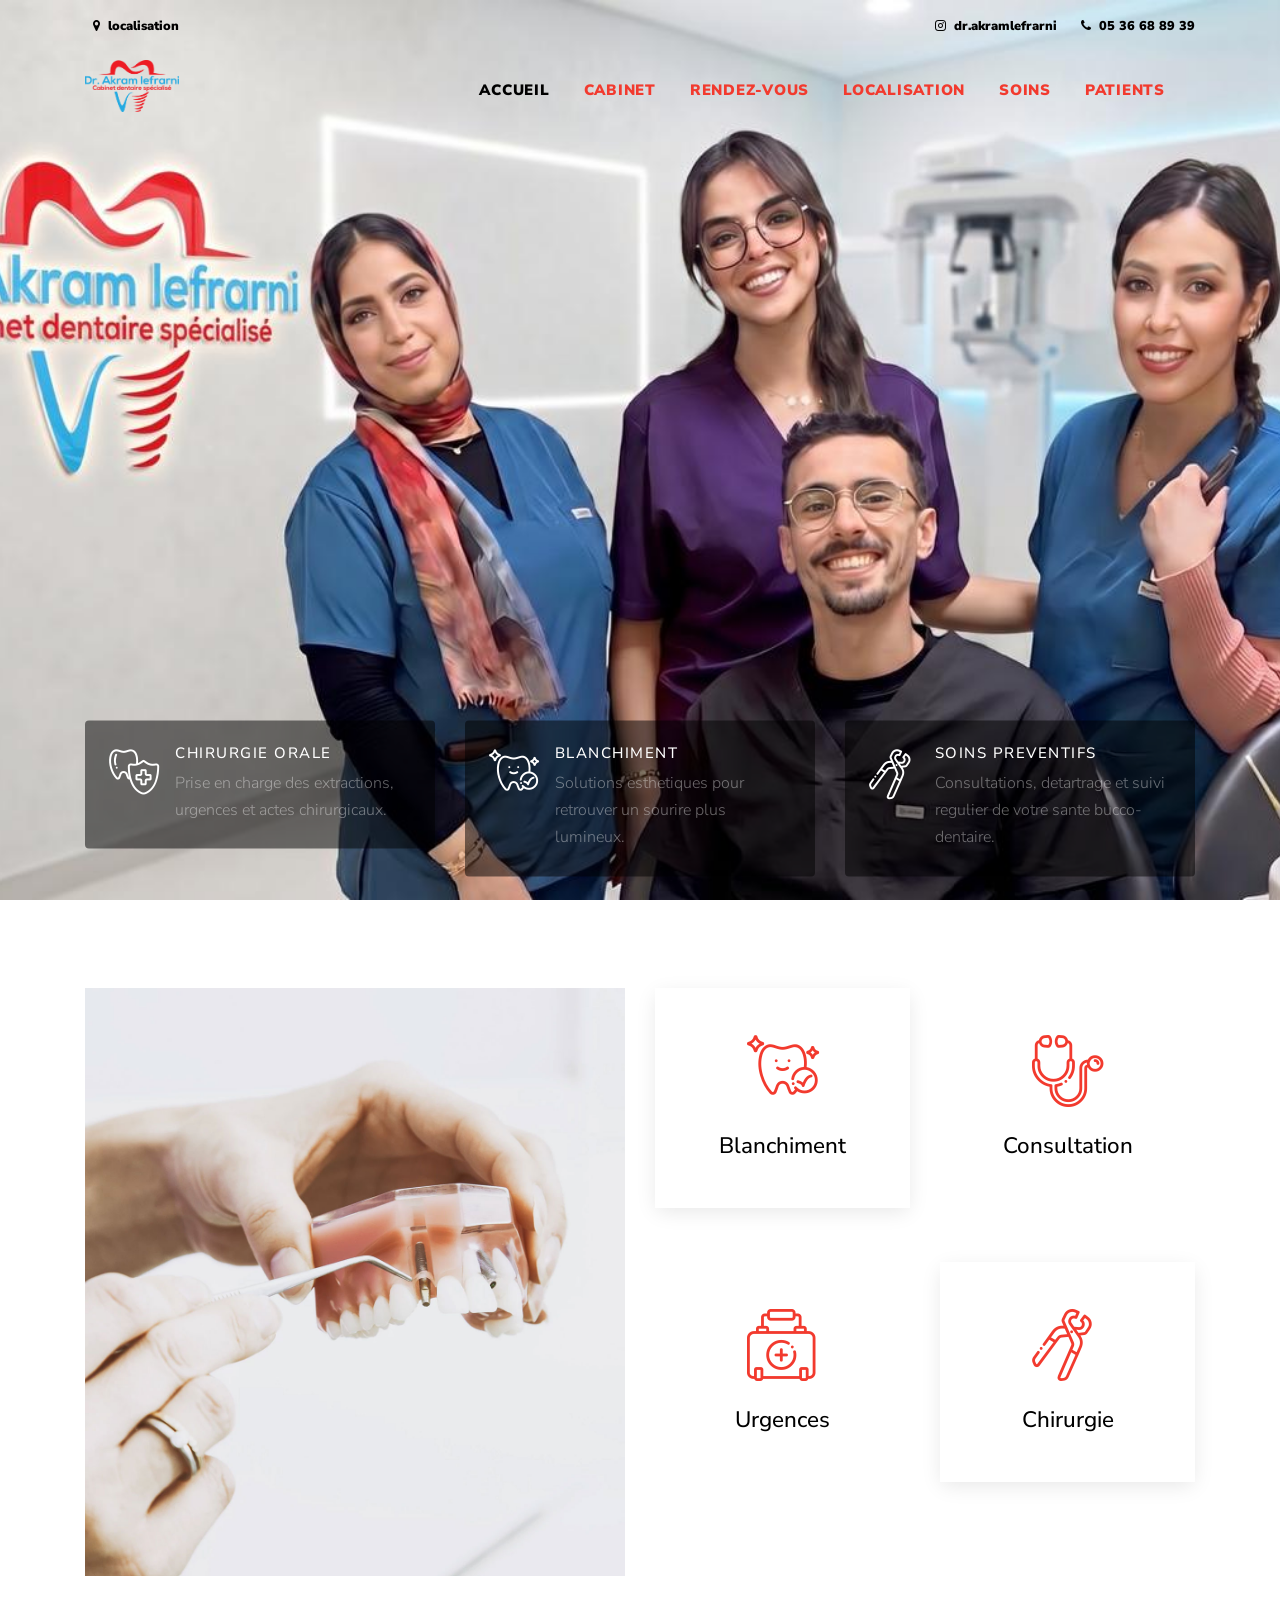
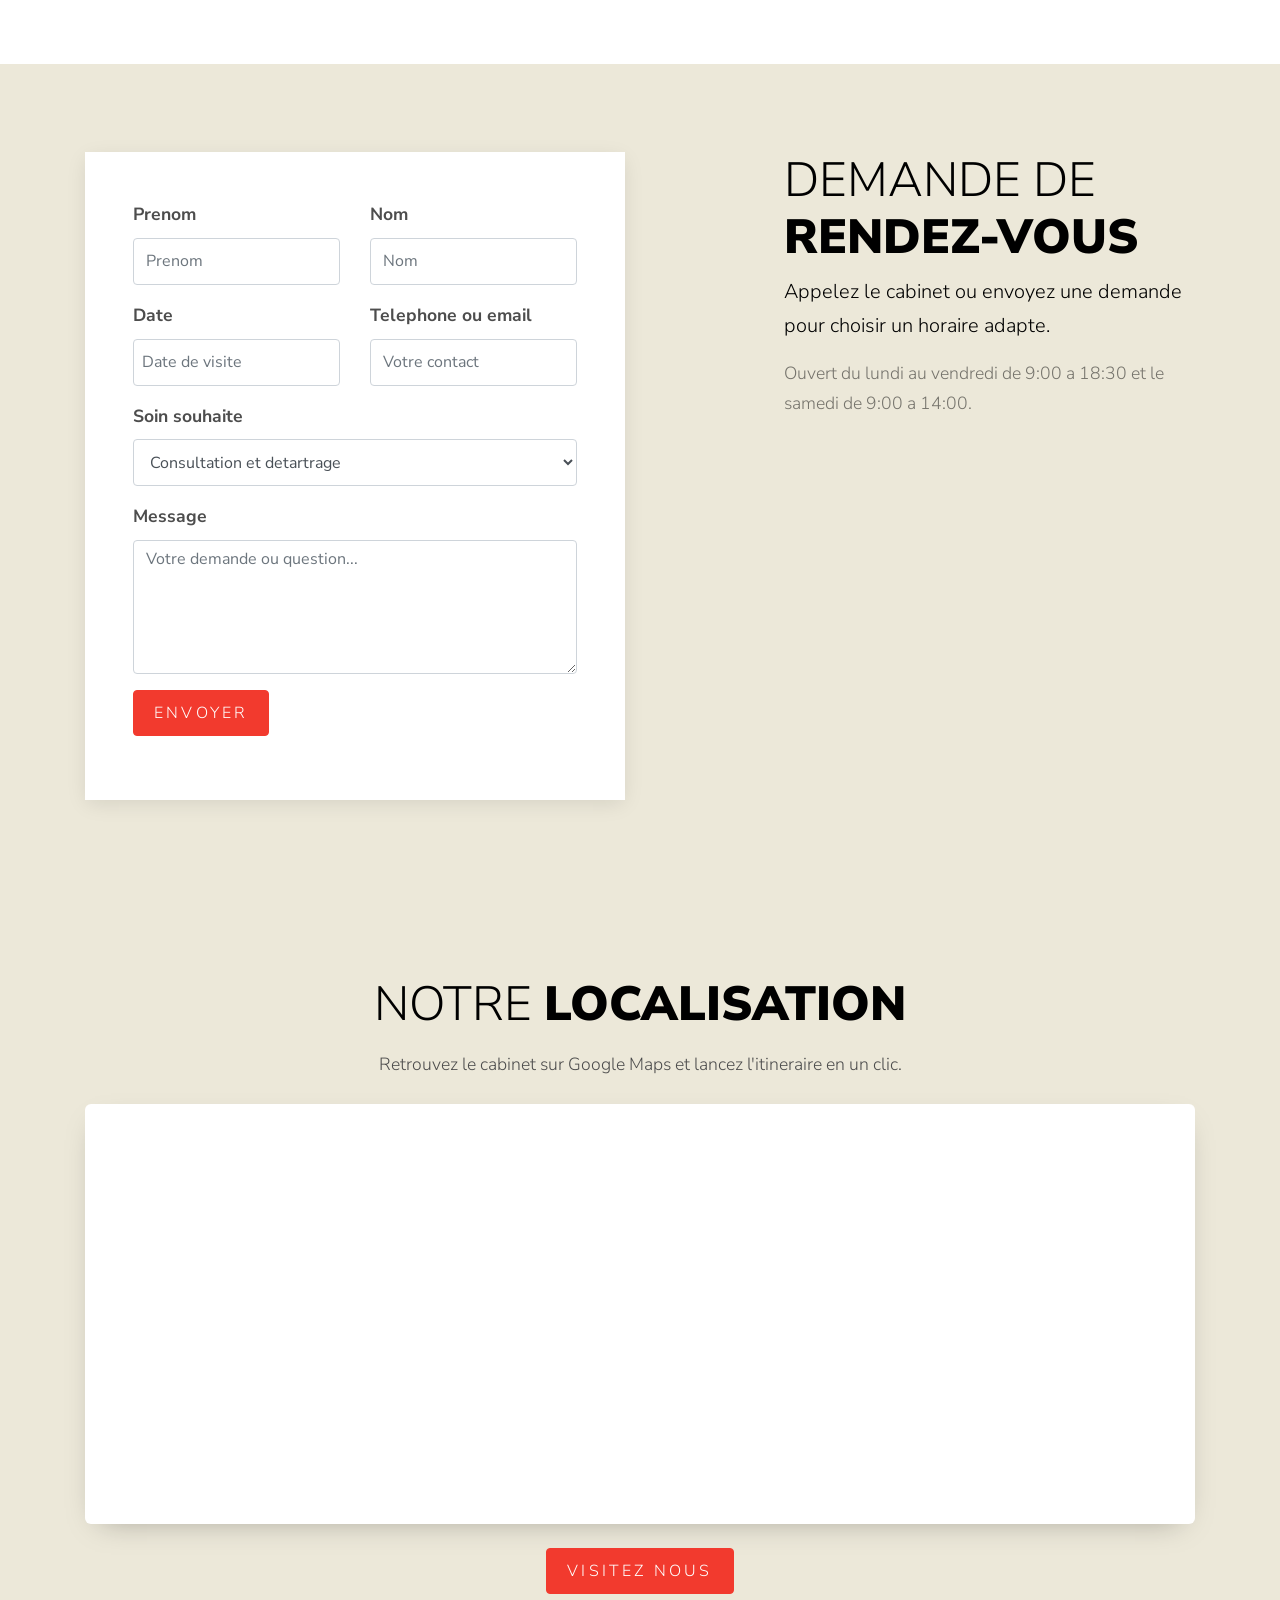
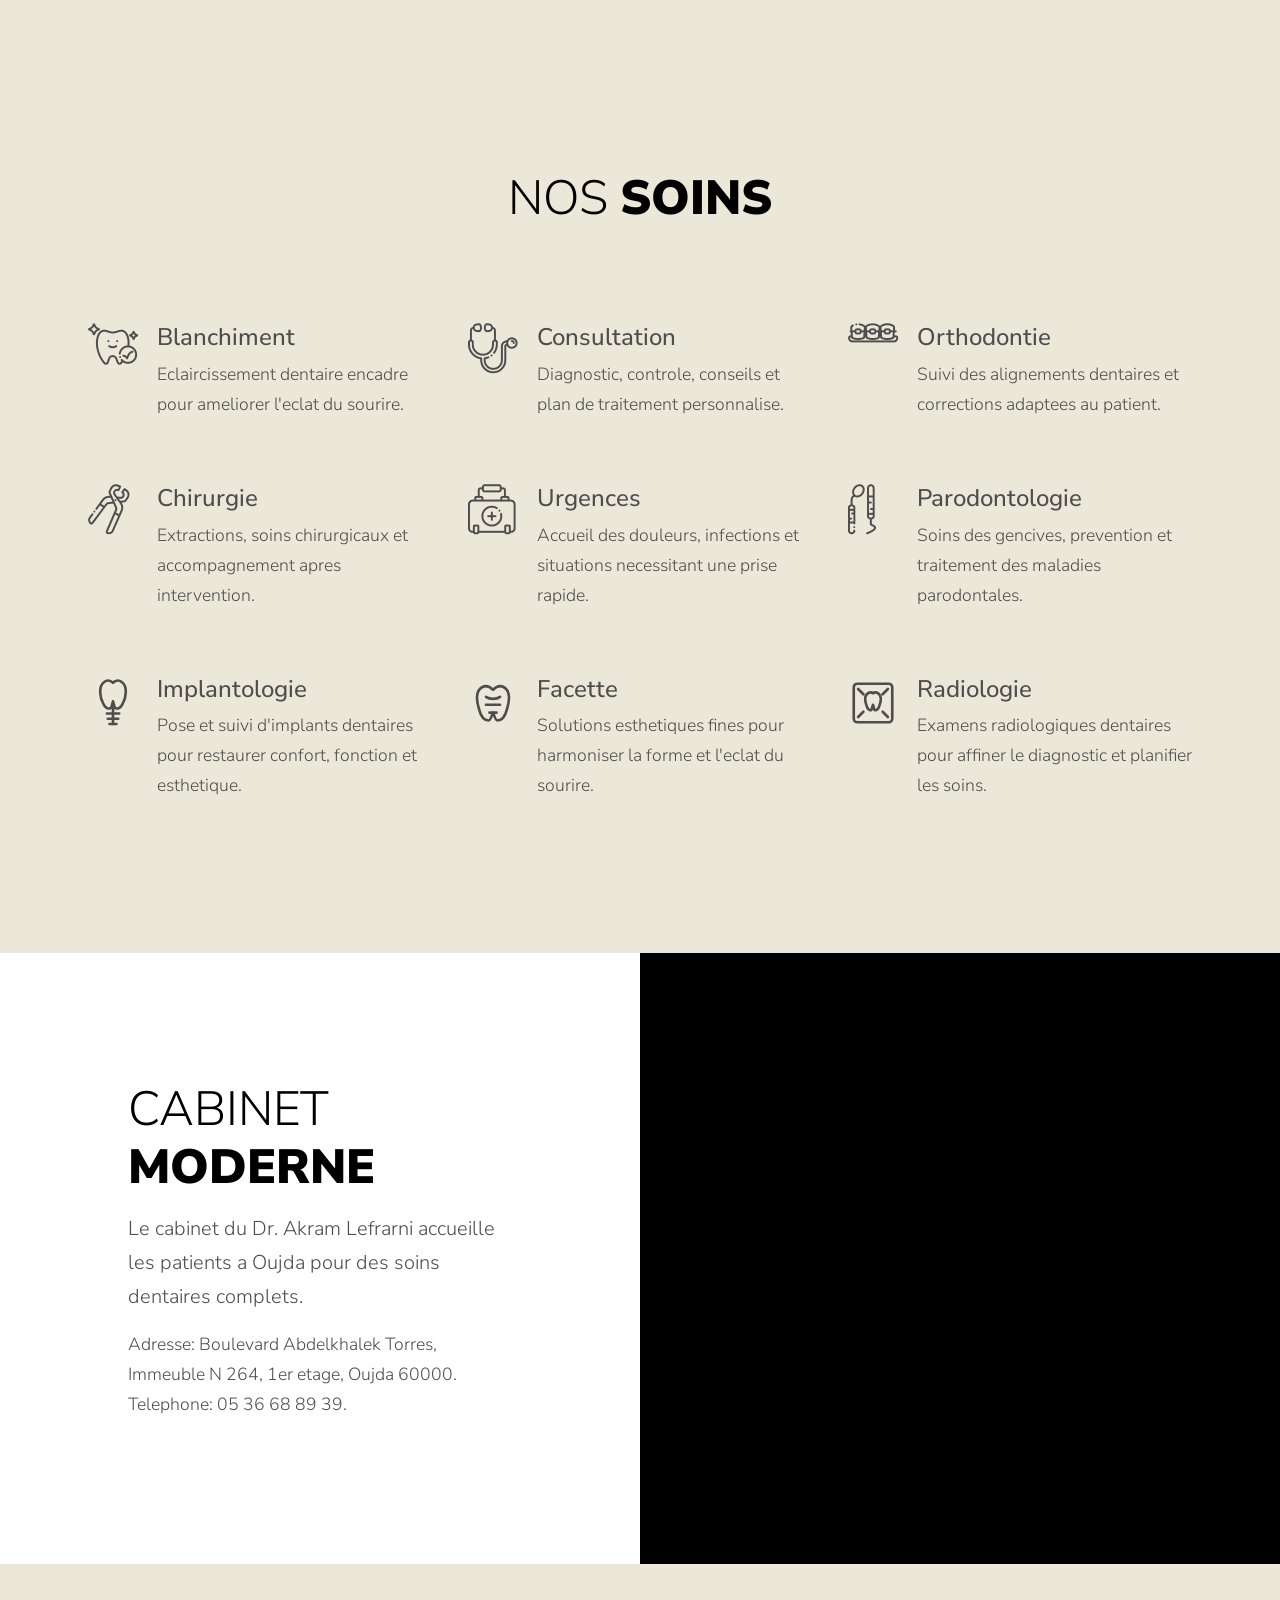
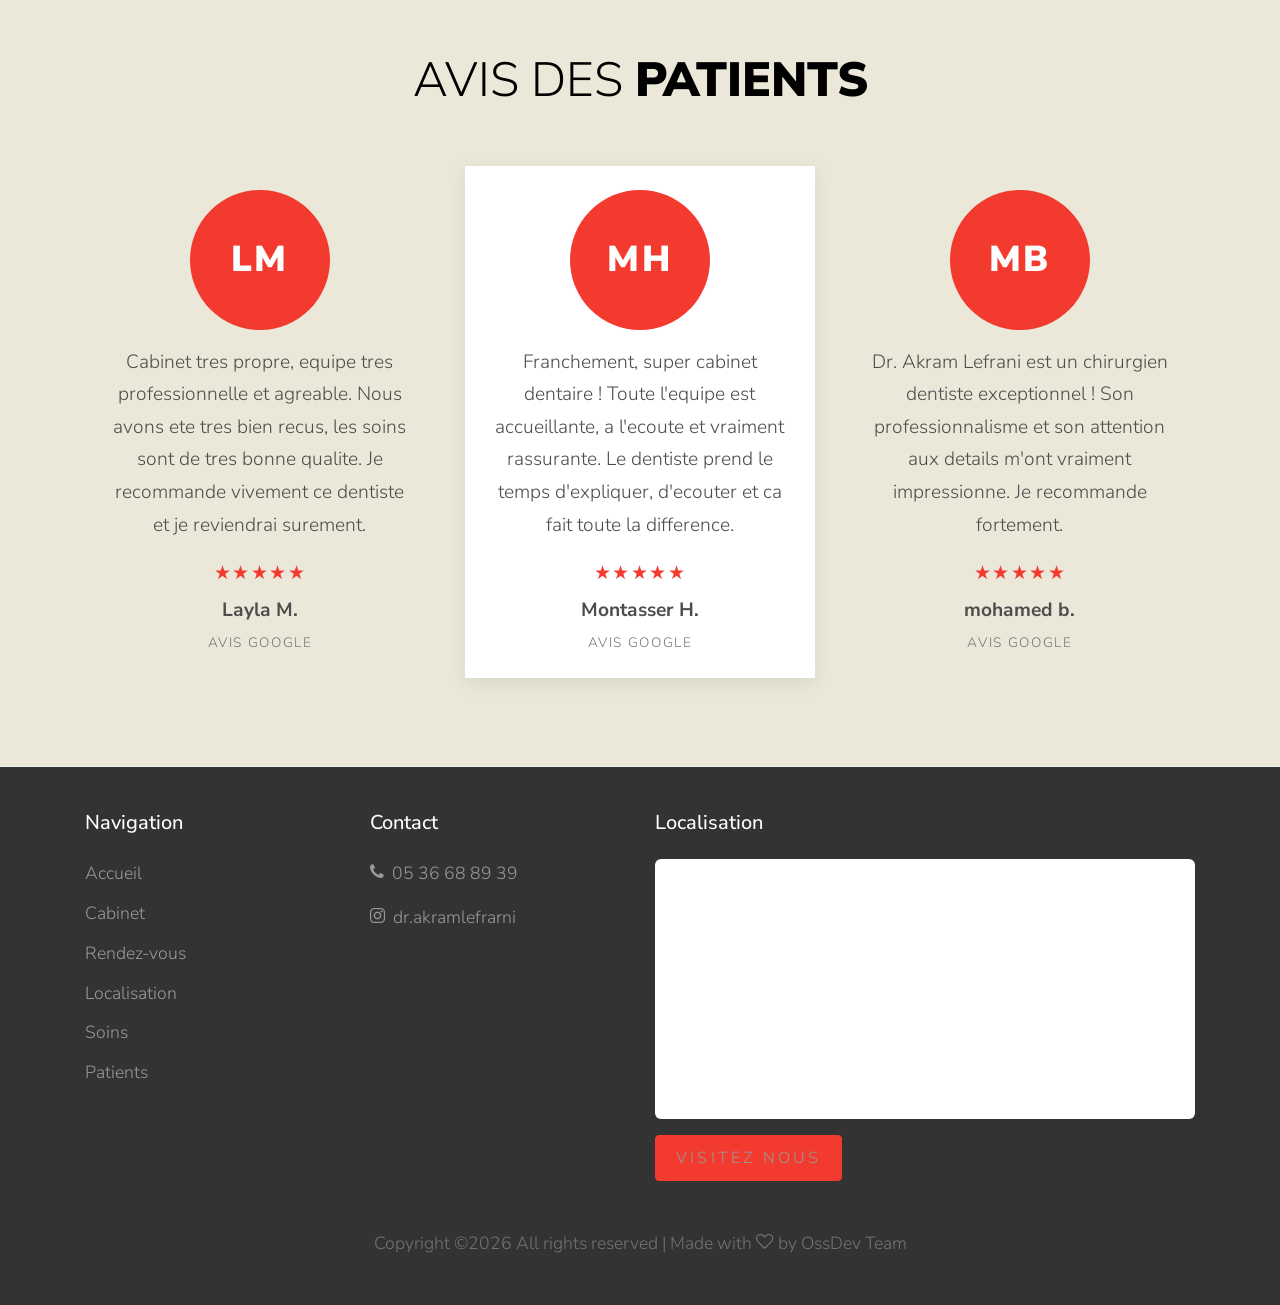
==== index.html @ 18bb13ee "Refine footer and services" ====
<!DOCTYPE html>
<html lang="en">
  <head>
    <title>Cabinet Dentaire Dr. Akram Lefrarni</title>
    <meta charset="utf-8">
    <meta name="viewport" content="width=device-width, initial-scale=1, shrink-to-fit=no">

    <link rel="stylesheet" href="https://fonts.googleapis.com/css?family=Nunito+Sans:200,300,400,700,900"> 
    <link rel="stylesheet" href="fonts/icomoon/style.css">

    <link rel="stylesheet" href="css/bootstrap.min.css">
    <link rel="stylesheet" href="css/magnific-popup.css">
    <link rel="stylesheet" href="css/jquery-ui.css">
    <link rel="stylesheet" href="css/owl.carousel.min.css">
    <link rel="stylesheet" href="css/owl.theme.default.min.css">
    <link rel="stylesheet" href="css/bootstrap-datepicker.css">
    
    
    <link rel="stylesheet" href="fonts/flaticon/font/flaticon.css">
  
    <link rel="stylesheet" href="css/aos.css">

    <link rel="stylesheet" href="css/style.css">
    
  </head>
  <body>
  
  <div class="site-wrap">

    <div class="site-mobile-menu">
      <div class="site-mobile-menu-header">
        <div class="site-mobile-menu-close mt-3">
          <span class="icon-close2 js-menu-toggle"></span>
        </div>
      </div>
      <div class="site-mobile-menu-body"></div>
    </div> <!-- .site-mobile-menu -->
    
    
    <div class="site-navbar-wrap">
      <div class="site-navbar-top d-none d-lg-block">
        <div class="container py-2">
          <div class="row align-items-center">
            <div class="col-6">
              <a href="https://www.google.com/maps?kgmid=/g/11rzddnyf4&amp;hl=fr-MA&amp;shem=epsd1,rimspwouoe&amp;shndl=30&amp;kgs=b366cc1768836b90&amp;um=1&amp;ie=UTF-8&amp;fb=1&amp;gl=ma&amp;sa=X&amp;geocode=KWnq8M3XY3gNMW0KTFNRmbJt&amp;daddr=Blvd+abdelkhalek+torres,+Immeuble+N%C2%B0+264,+1er+%C3%A9tage,+Oujda+60000" target="_blank" rel="noopener" class="d-inline-flex align-items-center p-2 pl-0">
                <span class="icon-map-marker mr-2"></span>
                <span>localisation</span>
              </a>
            </div>
            <div class="col-6">
              <div class="d-flex ml-auto">
                <a href="https://www.instagram.com/dr.akramlefrarni/" class="d-flex align-items-center ml-auto mr-4">
                  <span class="icon-instagram mr-2"></span>
                  <span class="d-none d-md-inline-block">dr.akramlefrarni</span>
                </a>
                <a href="tel:0536688939" class="d-flex align-items-center">
                  <span class="icon-phone mr-2"></span>
                  <span class="d-none d-md-inline-block">05 36 68 89 39</span>
                </a>
              </div>
            </div>
          </div>
        </div>
      </div>
      <div class="site-navbar">
        <div class="container py-1">
          <div class="row align-items-center">
            <div class="col-2">
              <h2 class="mb-0 site-logo"><a href="#home"><img src="images/logo-akram.png" alt="Dr. Akram Lefrarni"></a></h2>
            </div>
            <div class="col-10">
              <nav class="site-navigation text-right" role="navigation">
                <div class="container">
                  <div class="d-inline-block d-lg-none ml-md-0 mr-auto py-3"><a href="#" class="site-menu-toggle js-menu-toggle text-white"><span class="icon-menu h3"></span></a></div>

                  <ul class="site-menu js-clone-nav d-none d-lg-block">
                    <li class="active">
                      <a href="#home">Accueil</a>
                    </li>
                    <li><a href="#cabinet">Cabinet</a></li>
                    <li><a href="#contact">Rendez-vous</a></li>
                    <li><a href="#localisation">Localisation</a></li>
                    <li><a href="#soins">Soins</a></li>
                    <li><a href="#patients">Patients</a></li>
                    <li class="d-lg-none"><a href="https://www.google.com/maps?kgmid=/g/11rzddnyf4&amp;hl=fr-MA&amp;shem=epsd1,rimspwouoe&amp;shndl=30&amp;kgs=b366cc1768836b90&amp;um=1&amp;ie=UTF-8&amp;fb=1&amp;gl=ma&amp;sa=X&amp;geocode=KWnq8M3XY3gNMW0KTFNRmbJt&amp;daddr=Blvd+abdelkhalek+torres,+Immeuble+N%C2%B0+264,+1er+%C3%A9tage,+Oujda+60000" target="_blank" rel="noopener"><span class="icon-map-marker mr-2"></span>localisation</a></li>
                    <li class="d-lg-none"><a href="https://www.instagram.com/dr.akramlefrarni/" target="_blank" rel="noopener"><span class="icon-instagram mr-2"></span>dr.akramlefrarni</a></li>
                    <li class="d-lg-none"><a href="tel:0536688939"><span class="icon-phone mr-2"></span>05 36 68 89 39</a></li>
                  </ul>
                </div>
              </nav>
            </div>
          </div>
        </div>
      </div>
    </div>

    <div id="home" class="site-blocks-cover hero-team-bg" data-aos="fade">
      <div class="container">
        <div class="row align-items-center"></div>
      </div>
    </div>  

    <div class="site-block-1">
      <div class="container">
        <div class="row">
          <div class="col-lg-4">
            <div class="site-block-feature d-flex p-4 rounded mb-4">
              <div class="mr-3">
                <span class="icon flaticon-tooth font-weight-light text-white h2"></span>
              </div>
              <div class="text">
                <h3>Chirurgie orale</h3>
                <p>Prise en charge des extractions, urgences et actes chirurgicaux.</p>
              </div>
            </div>   
          </div>
          <div class="col-lg-4">
            <div class="site-block-feature d-flex p-4 rounded mb-4">
              <div class="mr-3">
                <span class="icon flaticon-tooth-whitening font-weight-light text-white h2"></span>
              </div>
              <div class="text">
                <h3>Blanchiment</h3>
                <p>Solutions esthetiques pour retrouver un sourire plus lumineux.</p>
              </div>
            </div>
          </div>
          <div class="col-lg-4">
            <div class="site-block-feature d-flex p-4 rounded mb-4">
              <div class="mr-3">
                <span class="icon flaticon-tooth-pliers font-weight-light text-white h2"></span>
              </div>
              <div class="text">
                <h3>Soins preventifs</h3>
                <p>Consultations, detartrage et suivi regulier de votre sante bucco-dentaire.</p>
              </div>
            </div>
          </div>
        </div>
      </div>
    </div>

    <div id="cabinet" class="site-section site-block-3">
      <div class="container">
        <div class="row">
          <div class="col-lg-6 mb-5 mb-lg-0">
            <img src="images/img_3.jpg" alt="Image" class="img-fluid">
          </div>
          <div class="col-lg-6">
            <div class="row row-items">
              <div class="col-md-6">
                <a href="#" class="d-flex text-center feature active p-4 mb-4">
                  <span class="align-self-center w-100">
                    <span class="d-block mb-3">
                      <span class="flaticon-tooth-whitening display-3"></span>
                    </span>
                    <h3>Blanchiment</h3>
                  </span>
                </a>
              </div>
              <div class="col-md-6">
                <a href="#" class="d-flex text-center feature p-4 mb-4">
                  <span class="align-self-center w-100">
                    <span class="d-block mb-3">
                      <span class="flaticon-stethoscope display-3"></span>
                    </span>
                    <h3>Consultation</h3>
                  </span>
                </a>
              </div>
            </div>
            <div class="row row-items last">
              <div class="col-md-6">
                <a href="#" class="d-flex text-center feature p-4 mb-4">
                  <span class="align-self-center w-100">
                    <span class="d-block mb-3">
                      <span class="flaticon-first-aid-kit display-3"></span>
                    </span>
                    <h3>Urgences</h3>
                  </span>
                </a>
              </div>
              <div class="col-md-6">
                <a href="#" class="d-flex text-center active feature p-4 mb-4">
                  <span class="align-self-center w-100">
                    <span class="d-block mb-3">
                      <span class="flaticon-tooth-pliers display-3"></span>
                    </span>
                    <h3>Chirurgie</h3>
                  </span>
                </a>
              </div>
            </div>
          </div>
        </div>
      </div>
    </div>

    

    <div id="contact" class="site-section site-block-appointment">
      <div class="container">
        <div class="row">
          <div class="col-lg-6 mb-5 pl-lg-5 order-1 order-lg-2">
            <div class="pl-lg-5 ml-lg-5">
              <h2 class="site-heading text-black">Demande de <strong>Rendez-vous</strong></h2>
              <p class="lead text-black">Appelez le cabinet ou envoyez une demande pour choisir un horaire adapte.</p>
              <p class="text-black-opacity-5">Ouvert du lundi au vendredi de 9:00 a 18:30 et le samedi de 9:00 a 14:00.</p>
            </div>
          </div>
          <div class="col-lg-6 order-2 order-lg-1">


            <form action="#" class="p-5 bg-white js-whatsapp-form" data-whatsapp-type="appointment">

              <div class="row form-group">
                <div class="col-md-6 mb-3 mb-md-0">
                  <label class="font-weight-bold" for="fname">Prenom</label>
                  <input type="text" id="fname" name="fname" class="form-control" placeholder="Prenom">
                </div>
                <div class="col-md-6">
                  <label class="font-weight-bold" for="lname">Nom</label>
                  <input type="text" id="lname" name="lname" class="form-control" placeholder="Nom">
                </div>
              </div>

              <div class="row form-group">
                <div class="col-md-6 mb-3 mb-md-0">
                  <label class="font-weight-bold" for="date">Date</label> 
                  <input type="text" id="date" name="date" class="form-control datepicker px-2" placeholder="Date de visite">
                </div>
                <div class="col-md-6">
                  <label class="font-weight-bold" for="contact-info">Telephone ou email</label> 
                  <input type="text" id="contact-info" name="contact" class="form-control" placeholder="Votre contact">
                </div>
              </div>

              <div class="row form-group">
                <div class="col-md-12">
                  <label class="font-weight-bold" for="treatment">Soin souhaite</label> 
                  <select name="treatment" id="treatment" class="form-control">
                    <option value="Consultation et detartrage">Consultation et detartrage</option>
                    <option value="Urgence dentaire">Urgence dentaire</option>
                    <option value="Implants dentaires">Implants dentaires</option>
                    <option value="Orthodontie">Orthodontie</option>
                    <option value="Blanchiment">Blanchiment</option>
                  </select>
                </div>
              </div>

              <div class="row form-group">
                <div class="col-md-12">
                  <label class="font-weight-bold" for="note">Message</label> 
                  <textarea name="note" id="note" cols="30" rows="5" class="form-control" placeholder="Votre demande ou question..."></textarea>
                </div>
              </div>

              <div class="row form-group">
                <div class="col-md-12">
                  <input type="submit" value="Envoyer" class="btn btn-primary">
                </div>
              </div>

  
            </form>
          </div>
          
        </div>
      </div>
    </div>

    <div id="localisation" class="site-section site-map-location bg-light">
      <div class="container">
        <div class="row mb-4 justify-content-center">
          <div class="col-md-8 text-center">
            <h2 class="site-heading text-black mb-3">Notre <strong>Localisation</strong></h2>
            <p class="mb-0">Retrouvez le cabinet sur Google Maps et lancez l'itineraire en un clic.</p>
          </div>
        </div>
        <div class="site-map-frame">
          <iframe
            src="https://www.google.com/maps?q=Cabinet%20Dentaire%20Dr.%20Akram%20Lefrarni%20Oujda&output=embed"
            title="Localisation Cabinet Dentaire Dr. Akram Lefrarni"
            loading="lazy"
            referrerpolicy="no-referrer-when-downgrade"></iframe>
        </div>
        <div class="text-center mt-4">
          <a href="https://www.google.com/maps?kgmid=/g/11rzddnyf4&amp;hl=fr-MA&amp;shem=epsd1,rimspwouoe&amp;shndl=30&amp;kgs=b366cc1768836b90&amp;um=1&amp;ie=UTF-8&amp;fb=1&amp;gl=ma&amp;sa=X&amp;geocode=KWnq8M3XY3gNMW0KTFNRmbJt&amp;daddr=Blvd+abdelkhalek+torres,+Immeuble+N%C2%B0+264,+1er+%C3%A9tage,+Oujda+60000" target="_blank" rel="noopener" class="btn btn-primary">Visitez nous</a>
        </div>
      </div>
    </div>

    
    <div id="soins" class="site-section bg-light">
      <div class="container">
        <div class="row mb-5 justify-content-center">
          <div class="col-md-6 text-center">
            <h2 class="site-heading text-black mb-5">Nos <strong>Soins</strong></h2>
          </div>
        </div>
        <div class="row">
          <div class="col-md-6 col-lg-4">
            <div class="site-block-feature-2 d-flex rounded mb-5">
              <div class="mr-3">
                <span class="icon flaticon-tooth-whitening font-weight-light "></span>
              </div>
              <div class="text">
                <h3>Blanchiment</h3>
                <p>Eclaircissement dentaire encadre pour ameliorer l'eclat du sourire.</p>
              </div>
            </div>
          </div>

          <div class="col-md-6 col-lg-4">
            <div class="site-block-feature-2 d-flex rounded mb-5">
              <div class="mr-3">
                <span class="icon flaticon-stethoscope font-weight-light "></span>
              </div>
              <div class="text">
                <h3>Consultation</h3>
                <p>Diagnostic, controle, conseils et plan de traitement personnalise.</p>
              </div>
            </div>
          </div>

          <div class="col-md-6 col-lg-4">
            <div class="site-block-feature-2 d-flex rounded mb-5">
              <div class="mr-3">
                <span class="icon flaticon-brackets font-weight-light "></span>
              </div>
              <div class="text">
                <h3>Orthodontie</h3>
                <p>Suivi des alignements dentaires et corrections adaptees au patient.</p>
              </div>
            </div>
          </div>

          <div class="col-md-6 col-lg-4">
            <div class="site-block-feature-2 d-flex rounded mb-5">
              <div class="mr-3">
                <span class="icon flaticon-tooth-pliers font-weight-light "></span>
              </div>
              <div class="text">
                <h3>Chirurgie</h3>
                <p>Extractions, soins chirurgicaux et accompagnement apres intervention.</p>
              </div>
            </div>
          </div>

          <div class="col-md-6 col-lg-4">
            <div class="site-block-feature-2 d-flex rounded mb-5">
              <div class="mr-3">
                <span class="icon flaticon-first-aid-kit font-weight-light "></span>
              </div>
              <div class="text">
                <h3>Urgences</h3>
                <p>Accueil des douleurs, infections et situations necessitant une prise rapide.</p>
              </div>
            </div>
          </div>

          <div class="col-md-6 col-lg-4">
            <div class="site-block-feature-2 d-flex rounded mb-5">
              <div class="mr-3">
                <span class="icon flaticon-dentist-tools font-weight-light "></span>
              </div>
              <div class="text">
                <h3>Parodontologie</h3>
                <p>Soins des gencives, prevention et traitement des maladies parodontales.</p>
              </div>
            </div>
          </div>

          <div class="col-md-6 col-lg-4">
            <div class="site-block-feature-2 d-flex rounded mb-5">
              <div class="mr-3">
                <svg class="service-svg" viewBox="0 0 64 64" aria-hidden="true">
                  <path d="M22 8c4-3 8-1 10 1 2-2 6-4 10-1 7 5 5 18 1 25-2 4-5 6-8 5-2-1-2-5-3-8-1 3-1 7-3 8-3 1-6-1-8-5-4-7-6-20 1-25z"/>
                  <path d="M32 38v18"/>
                  <path d="M25 44h14"/>
                  <path d="M26 50h12"/>
                  <path d="M28 56h8"/>
                </svg>
              </div>
              <div class="text">
                <h3>Implantologie</h3>
                <p>Pose et suivi d'implants dentaires pour restaurer confort, fonction et esthetique.</p>
              </div>
            </div>
          </div>

          <div class="col-md-6 col-lg-4">
            <div class="site-block-feature-2 d-flex rounded mb-5">
              <div class="mr-3">
                <svg class="service-svg" viewBox="0 0 64 64" aria-hidden="true">
                  <path d="M18 15c5-4 10-2 14 2 4-4 9-6 14-2 5 4 5 14 2 24-2 8-6 13-11 13-2 0-3-4-5-9-2 5-3 9-5 9-5 0-9-5-11-13-3-10-3-20 2-24z"/>
                  <path d="M24 25c4 3 12 3 16 0"/>
                  <path d="M24 34h16"/>
                  <path d="M28 43h8"/>
                </svg>
              </div>
              <div class="text">
                <h3>Facette</h3>
                <p>Solutions esthetiques fines pour harmoniser la forme et l'eclat du sourire.</p>
              </div>
            </div>
          </div>

          <div class="col-md-6 col-lg-4">
            <div class="site-block-feature-2 d-flex rounded mb-5">
              <div class="mr-3">
                <svg class="service-svg" viewBox="0 0 64 64" aria-hidden="true">
                  <rect x="10" y="10" width="44" height="44" rx="4"/>
                  <path d="M26 21c3-2 5-1 6 0 1-1 3-2 6 0 4 3 3 10 1 15-1 3-3 5-5 4-1-1-1-4-2-6-1 2-1 5-2 6-2 1-4-1-5-4-2-5-3-12 1-15z"/>
                  <path d="M15 16l6 6"/>
                  <path d="M49 16l-6 6"/>
                  <path d="M15 48l6-6"/>
                  <path d="M49 48l-6-6"/>
                </svg>
              </div>
              <div class="text">
                <h3>Radiologie</h3>
                <p>Examens radiologiques dentaires pour affiner le diagnostic et planifier les soins.</p>
              </div>
            </div>
          </div>

        </div>
      </div>
    </div>

    <div class="site-block-half d-block d-lg-flex site-block-video">
      <div class="image order-2 video-panel">
        <video class="site-inline-video" autoplay muted loop playsinline preload="metadata" aria-label="Cas cliniques avant et apres">
          <source src="images/patient-transformations.mp4" type="video/mp4">
        </video>
      </div>
      <div class="text order-1">
        <h2 class="site-heading text-black mb-3">Cabinet <strong>Moderne</strong></h2>
        <p class="lead">Le cabinet du Dr. Akram Lefrarni accueille les patients a Oujda pour des soins dentaires complets.</p>
        <p>Adresse: Boulevard Abdelkhalek Torres, Immeuble N 264, 1er etage, Oujda 60000. Telephone: 05 36 68 89 39.</p>
      </div>
      
    </div>


    <div id="patients" class="site-section bg-light">
      <div class="container">
        <div class="row mb-5 justify-content-center">
          <div class="col-md-6 text-center">
            <h2 class="site-heading text-black">Avis des <strong>Patients</strong></h2>
          </div>
        </div>
        <div class="row">
          <div class="col-lg-4">
            <div class="site-block-testimony p-4 text-center">
              <div class="mb-3">
                <div class="review-avatar">LM</div>
              </div>
              <div>
                 <p>Cabinet tres propre, equipe tres professionnelle et agreable. Nous avons ete tres bien recus, les soins sont de tres bonne qualite. Je recommande vivement ce dentiste et je reviendrai surement.</p>
                 <p class="review-rating">★★★★★</p>
                 <p><strong class="font-weight-bold">Layla M.</strong></p>
                 <p class="review-source">Avis Google</p>
              </div>
            </div>
          </div>
          <div class="col-lg-4">
            <div class="site-block-testimony p-4 text-center active">
              <div class="mb-3">
                <div class="review-avatar">MH</div>
              </div>
              <div>
                 <p>Franchement, super cabinet dentaire ! Toute l'equipe est accueillante, a l'ecoute et vraiment rassurante. Le dentiste prend le temps d'expliquer, d'ecouter et ca fait toute la difference.</p>
                 <p class="review-rating">★★★★★</p>
                 <p><strong class="font-weight-bold">Montasser H.</strong></p>
                 <p class="review-source">Avis Google</p>
              </div>
            </div>
          </div>
          
          <div class="col-lg-4">
            <div class="site-block-testimony p-4 text-center">
              <div class="mb-3">
                <div class="review-avatar">MB</div>
              </div>
              <div>
                 <p>Dr. Akram Lefrani est un chirurgien dentiste exceptionnel ! Son professionnalisme et son attention aux details m'ont vraiment impressionne. Je recommande fortement.</p>
                 <p class="review-rating">★★★★★</p>
                 <p><strong class="font-weight-bold">mohamed b.</strong></p>
                 <p class="review-source">Avis Google</p>
              </div>
            </div>
          </div>
        </div>
      </div>
    </div>
    
    


    
    
    
    <footer class="site-footer border-top">
      <div class="container">
        <div class="row">
          <div class="col-lg-3 mb-4 mb-lg-0">
            <h3 class="footer-heading mb-4">Navigation</h3>
            <ul class="list-unstyled">
              <li><a href="#home">Accueil</a></li>
              <li><a href="#cabinet">Cabinet</a></li>
              <li><a href="#contact">Rendez-vous</a></li>
              <li><a href="#localisation">Localisation</a></li>
              <li><a href="#soins">Soins</a></li>
              <li><a href="#patients">Patients</a></li>
            </ul>
          </div>
          
          <div class="col-lg-3 mb-4 mb-lg-0">
            <h3 class="footer-heading mb-4">Contact</h3>
            <div class="footer-contact-links">
              <a href="tel:0536688939"><span class="icon-phone mr-2"></span>05 36 68 89 39</a>
              <a href="https://www.instagram.com/dr.akramlefrarni/" target="_blank" rel="noopener"><span class="icon-instagram mr-2"></span>dr.akramlefrarni</a>
            </div>
          </div>

          <div class="col-lg-6 mb-4 mb-lg-0">
            <div>
              <h3 class="footer-heading mb-4">Localisation</h3>
              <div class="footer-map-frame mb-3">
                <iframe
                  src="https://www.google.com/maps?q=Cabinet%20Dentaire%20Dr.%20Akram%20Lefrarni%20Oujda&output=embed"
                  loading="lazy"
                  allowfullscreen
                  referrerpolicy="no-referrer-when-downgrade"></iframe>
              </div>
              <a href="https://www.google.com/maps?kgmid=/g/11rzddnyf4&amp;hl=fr-MA&amp;shem=epsd1,rimspwouoe&amp;shndl=30&amp;kgs=b366cc1768836b90&amp;um=1&amp;ie=UTF-8&amp;fb=1&amp;gl=ma&amp;sa=X&amp;geocode=KWnq8M3XY3gNMW0KTFNRmbJt&amp;daddr=Blvd+abdelkhalek+torres,+Immeuble+N%C2%B0+264,+1er+%C3%A9tage,+Oujda+60000" target="_blank" rel="noopener" class="btn btn-primary">Visitez nous</a>
            </div>
          </div>
          
        </div>
        <div class="row pt-4 mt-4 text-center">
          <div class="col-md-12">
            <p>
            Copyright &copy;<script>document.write(new Date().getFullYear());</script> All rights reserved | Made with <i class="icon-heart-o" aria-hidden="true"></i> by OssDev Team
            </p>
          </div>
          
        </div>
      </div>
    </footer>
  </div>

  <script src="js/jquery-3.3.1.min.js"></script>
  <script src="js/jquery-migrate-3.0.1.min.js"></script>
  <script src="js/jquery-ui.js"></script>
  <script src="js/popper.min.js"></script>
  <script src="js/bootstrap.min.js"></script>
  <script src="js/owl.carousel.min.js"></script>
  <script src="js/jquery.stellar.min.js"></script>
  <script src="js/jquery.countdown.min.js"></script>
  <script src="js/jquery.magnific-popup.min.js"></script>
  <script src="js/bootstrap-datepicker.min.js"></script>
  <script src="js/aos.js"></script>

  <script src="js/main.js"></script>
    
  </body>
</html>
---- fonts/icomoon/style.css ----
@font-face {
  font-family: 'icomoon';
  src:  url('fonts/icomoon.eot?10si43');
  src:  url('fonts/icomoon.eot?10si43#iefix') format('embedded-opentype'),
    url('fonts/icomoon.ttf?10si43') format('truetype'),
    url('fonts/icomoon.woff?10si43') format('woff'),
    url('fonts/icomoon.svg?10si43#icomoon') format('svg');
  font-weight: normal;
  font-style: normal;
}

[class^="icon-"], [class*=" icon-"] {
  /* use !important to prevent issues with browser extensions that change fonts */
  font-family: 'icomoon' !important;
  speak: none;
  font-style: normal;
  font-weight: normal;
  font-variant: normal;
  text-transform: none;
  line-height: 1;

  /* Better Font Rendering =========== */
  -webkit-font-smoothing: antialiased;
  -moz-osx-font-smoothing: grayscale;
}

.icon-asterisk:before {
  content: "\f069";
}
.icon-plus:before {
  content: "\f067";
}
.icon-question:before {
  content: "\f128";
}
.icon-minus:before {
  content: "\f068";
}
.icon-glass:before {
  content: "\f000";
}
.icon-music:before {
  content: "\f001";
}
.icon-search:before {
  content: "\f002";
}
.icon-envelope-o:before {
  content: "\f003";
}
.icon-heart:before {
  content: "\f004";
}
.icon-star:before {
  content: "\f005";
}
.icon-star-o:before {
  content: "\f006";
}
.icon-user:before {
  content: "\f007";
}
.icon-film:before {
  content: "\f008";
}
.icon-th-large:before {
  content: "\f009";
}
.icon-th:before {
  content: "\f00a";
}
.icon-th-list:before {
  content: "\f00b";
}
.icon-check:before {
  content: "\f00c";
}
.icon-close:before {
  content: "\f00d";
}
.icon-remove:before {
  content: "\f00d";
}
.icon-times:before {
  content: "\f00d";
}
.icon-search-plus:before {
  content: "\f00e";
}
.icon-search-minus:before {
  content: "\f010";
}
.icon-power-off:before {
  content: "\f011";
}
.icon-signal:before {
  content: "\f012";
}
.icon-cog:before {
  content: "\f013";
}
.icon-gear:before {
  content: "\f013";
}
.icon-trash-o:before {
  content: "\f014";
}
.icon-home:before {
  content: "\f015";
}
.icon-file-o:before {
  content: "\f016";
}
.icon-clock-o:before {
  content: "\f017";
}
.icon-road:before {
  content: "\f018";
}
.icon-download:before {
  content: "\f019";
}
.icon-arrow-circle-o-down:before {
  content: "\f01a";
}
.icon-arrow-circle-o-up:before {
  content: "\f01b";
}
.icon-inbox:before {
  content: "\f01c";
}
.icon-play-circle-o:before {
  content: "\f01d";
}
.icon-repeat:before {
  content: "\f01e";
}
.icon-rotate-right:before {
  content: "\f01e";
}
.icon-refresh:before {
  content: "\f021";
}
.icon-list-alt:before {
  content: "\f022";
}
.icon-lock:before {
  content: "\f023";
}
.icon-flag:before {
  content: "\f024";
}
.icon-headphones:before {
  content: "\f025";
}
.icon-volume-off:before {
  content: "\f026";
}
.icon-volume-down:before {
  content: "\f027";
}
.icon-volume-up:before {
  content: "\f028";
}
.icon-qrcode:before {
  content: "\f029";
}
.icon-barcode:before {
  content: "\f02a";
}
.icon-tag:before {
  content: "\f02b";
}
.icon-tags:before {
  content: "\f02c";
}
.icon-book:before {
  content: "\f02d";
}
.icon-bookmark:before {
  content: "\f02e";
}
.icon-print:before {
  content: "\f02f";
}
.icon-camera:before {
  content: "\f030";
}
.icon-font:before {
  content: "\f031";
}
.icon-bold:before {
  content: "\f032";
}
.icon-italic:before {
  content: "\f033";
}
.icon-text-height:before {
  content: "\f034";
}
.icon-text-width:before {
  content: "\f035";
}
.icon-align-left:before {
  content: "\f036";
}
.icon-align-center:before {
  content: "\f037";
}
.icon-align-right:before {
  content: "\f038";
}
.icon-align-justify:before {
  content: "\f039";
}
.icon-list:before {
  content: "\f03a";
}
.icon-dedent:before {
  content: "\f03b";
}
.icon-outdent:before {
  content: "\f03b";
}
.icon-indent:before {
  content: "\f03c";
}
.icon-video-camera:before {
  content: "\f03d";
}
.icon-image:before {
  content: "\f03e";
}
.icon-photo:before {
  content: "\f03e";
}
.icon-picture-o:before {
  content: "\f03e";
}
.icon-pencil:before {
  content: "\f040";
}
.icon-map-marker:before {
  content: "\f041";
}
.icon-adjust:before {
  content: "\f042";
}
.icon-tint:before {
  content: "\f043";
}
.icon-edit:before {
  content: "\f044";
}
.icon-pencil-square-o:before {
  content: "\f044";
}
.icon-share-square-o:before {
  content: "\f045";
}
.icon-check-square-o:before {
  content: "\f046";
}
.icon-arrows:before {
  content: "\f047";
}
.icon-step-backward:before {
  content: "\f048";
}
.icon-fast-backward:before {
  content: "\f049";
}
.icon-backward:before {
  content: "\f04a";
}
.icon-play:before {
  content: "\f04b";
}
.icon-pause:before {
  content: "\f04c";
}
.icon-stop:before {
  content: "\f04d";
}
.icon-forward:before {
  content: "\f04e";
}
.icon-fast-forward:before {
  content: "\f050";
}
.icon-step-forward:before {
  content: "\f051";
}
.icon-eject:before {
  content: "\f052";
}
.icon-chevron-left:before {
  content: "\f053";
}
.icon-chevron-right:before {
  content: "\f054";
}
.icon-plus-circle:before {
  content: "\f055";
}
.icon-minus-circle:before {
  content: "\f056";
}
.icon-times-circle:before {
  content: "\f057";
}
.icon-check-circle:before {
  content: "\f058";
}
.icon-question-circle:before {
  content: "\f059";
}
.icon-info-circle:before {
  content: "\f05a";
}
.icon-crosshairs:before {
  content: "\f05b";
}
.icon-times-circle-o:before {
  content: "\f05c";
}
.icon-check-circle-o:before {
  content: "\f05d";
}
.icon-ban:before {
  content: "\f05e";
}
.icon-arrow-left:before {
  content: "\f060";
}
.icon-arrow-right:before {
  content: "\f061";
}
.icon-arrow-up:before {
  content: "\f062";
}
.icon-arrow-down:before {
  content: "\f063";
}
.icon-mail-forward:before {
  content: "\f064";
}
.icon-share:before {
  content: "\f064";
}
.icon-expand:before {
  content: "\f065";
}
.icon-compress:before {
  content: "\f066";
}
.icon-exclamation-circle:before {
  content: "\f06a";
}
.icon-gift:before {
  content: "\f06b";
}
.icon-leaf:before {
  content: "\f06c";
}
.icon-fire:before {
  content: "\f06d";
}
.icon-eye:before {
  content: "\f06e";
}
.icon-eye-slash:before {
  content: "\f070";
}
.icon-exclamation-triangle:before {
  content: "\f071";
}
.icon-warning:before {
  content: "\f071";
}
.icon-plane:before {
  content: "\f072";
}
.icon-calendar:before {
  content: "\f073";
}
.icon-random:before {
  content: "\f074";
}
.icon-comment:before {
  content: "\f075";
}
.icon-magnet:before {
  content: "\f076";
}
.icon-chevron-up:before {
  content: "\f077";
}
.icon-chevron-down:before {
  content: "\f078";
}
.icon-retweet:before {
  content: "\f079";
}
.icon-shopping-cart:before {
  content: "\f07a";
}
.icon-folder:before {
  content: "\f07b";
}
.icon-folder-open:before {
  content: "\f07c";
}
.icon-arrows-v:before {
  content: "\f07d";
}
.icon-arrows-h:before {
  content: "\f07e";
}
.icon-bar-chart:before {
  content: "\f080";
}
.icon-bar-chart-o:before {
  content: "\f080";
}
.icon-twitter-square:before {
  content: "\f081";
}
.icon-facebook-square:before {
  content: "\f082";
}
.icon-camera-retro:before {
  content: "\f083";
}
.icon-key:before {
  content: "\f084";
}
.icon-cogs:before {
  content: "\f085";
}
.icon-gears:before {
  content: "\f085";
}
.icon-comments:before {
  content: "\f086";
}
.icon-thumbs-o-up:before {
  content: "\f087";
}
.icon-thumbs-o-down:before {
  content: "\f088";
}
.icon-star-half:before {
  content: "\f089";
}
.icon-heart-o:before {
  content: "\f08a";
}
.icon-sign-out:before {
  content: "\f08b";
}
.icon-linkedin-square:before {
  content: "\f08c";
}
.icon-thumb-tack:before {
  content: "\f08d";
}
.icon-external-link:before {
  content: "\f08e";
}
.icon-sign-in:before {
  content: "\f090";
}
.icon-trophy:before {
  content: "\f091";
}
.icon-github-square:before {
  content: "\f092";
}
.icon-upload:before {
  content: "\f093";
}
.icon-lemon-o:before {
  content: "\f094";
}
.icon-phone:before {
  content: "\f095";
}
.icon-square-o:before {
  content: "\f096";
}
.icon-bookmark-o:before {
  content: "\f097";
}
.icon-phone-square:before {
  content: "\f098";
}
.icon-twitter:before {
  content: "\f099";
}
.icon-facebook:before {
  content: "\f09a";
}
.icon-facebook-f:before {
  content: "\f09a";
}
.icon-github:before {
  content: "\f09b";
}
.icon-unlock:before {
  content: "\f09c";
}
.icon-credit-card:before {
  content: "\f09d";
}
.icon-feed:before {
  content: "\f09e";
}
.icon-rss:before {
  content: "\f09e";
}
.icon-hdd-o:before {
  content: "\f0a0";
}
.icon-bullhorn:before {
  content: "\f0a1";
}
.icon-bell-o:before {
  content: "\f0a2";
}
.icon-certificate:before {
  content: "\f0a3";
}
.icon-hand-o-right:before {
  content: "\f0a4";
}
.icon-hand-o-left:before {
  content: "\f0a5";
}
.icon-hand-o-up:before {
  content: "\f0a6";
}
.icon-hand-o-down:before {
  content: "\f0a7";
}
.icon-arrow-circle-left:before {
  content: "\f0a8";
}
.icon-arrow-circle-right:before {
  content: "\f0a9";
}
.icon-arrow-circle-up:before {
  content: "\f0aa";
}
.icon-arrow-circle-down:before {
  content: "\f0ab";
}
.icon-globe:before {
  content: "\f0ac";
}
.icon-wrench:before {
  content: "\f0ad";
}
.icon-tasks:before {
  content: "\f0ae";
}
.icon-filter:before {
  content: "\f0b0";
}
.icon-briefcase:before {
  content: "\f0b1";
}
.icon-arrows-alt:before {
  content: "\f0b2";
}
.icon-group:before {
  content: "\f0c0";
}
.icon-users:before {
  content: "\f0c0";
}
.icon-chain:before {
  content: "\f0c1";
}
.icon-link:before {
  content: "\f0c1";
}
.icon-cloud:before {
  content: "\f0c2";
}
.icon-flask:before {
  content: "\f0c3";
}
.icon-cut:before {
  content: "\f0c4";
}
.icon-scissors:before {
  content: "\f0c4";
}
.icon-copy:before {
  content: "\f0c5";
}
.icon-files-o:before {
  content: "\f0c5";
}
.icon-paperclip:before {
  content: "\f0c6";
}
.icon-floppy-o:before {
  content: "\f0c7";
}
.icon-save:before {
  content: "\f0c7";
}
.icon-square:before {
  content: "\f0c8";
}
.icon-bars:before {
  content: "\f0c9";
}
.icon-navicon:before {
  content: "\f0c9";
}
.icon-reorder:before {
  content: "\f0c9";
}
.icon-list-ul:before {
  content: "\f0ca";
}
.icon-list-ol:before {
  content: "\f0cb";
}
.icon-strikethrough:before {
  content: "\f0cc";
}
.icon-underline:before {
  content: "\f0cd";
}
.icon-table:before {
  content: "\f0ce";
}
.icon-magic:before {
  content: "\f0d0";
}
.icon-truck:before {
  content: "\f0d1";
}
.icon-pinterest:before {
  content: "\f0d2";
}
.icon-pinterest-square:before {
  content: "\f0d3";
}
.icon-google-plus-square:before {
  content: "\f0d4";
}
.icon-google-plus:before {
  content: "\f0d5";
}
.icon-money:before {
  content: "\f0d6";
}
.icon-caret-down:before {
  content: "\f0d7";
}
.icon-caret-up:before {
  content: "\f0d8";
}
.icon-caret-left:before {
  content: "\f0d9";
}
.icon-caret-right:before {
  content: "\f0da";
}
.icon-columns:before {
  content: "\f0db";
}
.icon-sort:before {
  content: "\f0dc";
}
.icon-unsorted:before {
  content: "\f0dc";
}
.icon-sort-desc:before {
  content: "\f0dd";
}
.icon-sort-down:before {
  content: "\f0dd";
}
.icon-sort-asc:before {
  content: "\f0de";
}
.icon-sort-up:before {
  content: "\f0de";
}
.icon-envelope:before {
  content: "\f0e0";
}
.icon-linkedin:before {
  content: "\f0e1";
}
.icon-rotate-left:before {
  content: "\f0e2";
}
.icon-undo:before {
  content: "\f0e2";
}
.icon-gavel:before {
  content: "\f0e3";
}
.icon-legal:before {
  content: "\f0e3";
}
.icon-dashboard:before {
  content: "\f0e4";
}
.icon-tachometer:before {
  content: "\f0e4";
}
.icon-comment-o:before {
  content: "\f0e5";
}
.icon-comments-o:before {
  content: "\f0e6";
}
.icon-bolt:before {
  content: "\f0e7";
}
.icon-flash:before {
  content: "\f0e7";
}
.icon-sitemap:before {
  content: "\f0e8";
}
.icon-umbrella:before {
  content: "\f0e9";
}
.icon-clipboard:before {
  content: "\f0ea";
}
.icon-paste:before {
  content: "\f0ea";
}
.icon-lightbulb-o:before {
  content: "\f0eb";
}
.icon-exchange:before {
  content: "\f0ec";
}
.icon-cloud-download:before {
  content: "\f0ed";
}
.icon-cloud-upload:before {
  content: "\f0ee";
}
.icon-user-md:before {
  content: "\f0f0";
}
.icon-stethoscope:before {
  content: "\f0f1";
}
.icon-suitcase:before {
  content: "\f0f2";
}
.icon-bell:before {
  content: "\f0f3";
}
.icon-coffee:before {
  content: "\f0f4";
}
.icon-cutlery:before {
  content: "\f0f5";
}
.icon-file-text-o:before {
  content: "\f0f6";
}
.icon-building-o:before {
  content: "\f0f7";
}
.icon-hospital-o:before {
  content: "\f0f8";
}
.icon-ambulance:before {
  content: "\f0f9";
}
.icon-medkit:before {
  content: "\f0fa";
}
.icon-fighter-jet:before {
  content: "\f0fb";
}
.icon-beer:before {
  content: "\f0fc";
}
.icon-h-square:before {
  content: "\f0fd";
}
.icon-plus-square:before {
  content: "\f0fe";
}
.icon-angle-double-left:before {
  content: "\f100";
}
.icon-angle-double-right:before {
  content: "\f101";
}
.icon-angle-double-up:before {
  content: "\f102";
}
.icon-angle-double-down:before {
  content: "\f103";
}
.icon-angle-left:before {
  content: "\f104";
}
.icon-angle-right:before {
  content: "\f105";
}
.icon-angle-up:before {
  content: "\f106";
}
.icon-angle-down:before {
  content: "\f107";
}
.icon-desktop:before {
  content: "\f108";
}
.icon-laptop:before {
  content: "\f109";
}
.icon-tablet:before {
  content: "\f10a";
}
.icon-mobile:before {
  content: "\f10b";
}
.icon-mobile-phone:before {
  content: "\f10b";
}
.icon-circle-o:before {
  content: "\f10c";
}
.icon-quote-left:before {
  content: "\f10d";
}
.icon-quote-right:before {
  content: "\f10e";
}
.icon-spinner:before {
  content: "\f110";
}
.icon-circle:before {
  content: "\f111";
}
.icon-mail-reply:before {
  content: "\f112";
}
.icon-reply:before {
  content: "\f112";
}
.icon-github-alt:before {
  content: "\f113";
}
.icon-folder-o:before {
  content: "\f114";
}
.icon-folder-open-o:before {
  content: "\f115";
}
.icon-smile-o:before {
  content: "\f118";
}
.icon-frown-o:before {
  content: "\f119";
}
.icon-meh-o:before {
  content: "\f11a";
}
.icon-gamepad:before {
  content: "\f11b";
}
.icon-keyboard-o:before {
  content: "\f11c";
}
.icon-flag-o:before {
  content: "\f11d";
}
.icon-flag-checkered:before {
  content: "\f11e";
}
.icon-terminal:before {
  content: "\f120";
}
.icon-code:before {
  content: "\f121";
}
.icon-mail-reply-all:before {
  content: "\f122";
}
.icon-reply-all:before {
  content: "\f122";
}
.icon-star-half-empty:before {
  content: "\f123";
}
.icon-star-half-full:before {
  content: "\f123";
}
.icon-star-half-o:before {
  content: "\f123";
}
.icon-location-arrow:before {
  content: "\f124";
}
.icon-crop:before {
  content: "\f125";
}
.icon-code-fork:before {
  content: "\f126";
}
.icon-chain-broken:before {
  content: "\f127";
}
.icon-unlink:before {
  content: "\f127";
}
.icon-info:before {
  content: "\f129";
}
.icon-exclamation:before {
  content: "\f12a";
}
.icon-superscript:before {
  content: "\f12b";
}
.icon-subscript:before {
  content: "\f12c";
}
.icon-eraser:before {
  content: "\f12d";
}
.icon-puzzle-piece:before {
  content: "\f12e";
}
.icon-microphone:before {
  content: "\f130";
}
.icon-microphone-slash:before {
  content: "\f131";
}
.icon-shield:before {
  content: "\f132";
}
.icon-calendar-o:before {
  content: "\f133";
}
.icon-fire-extinguisher:before {
  content: "\f134";
}
.icon-rocket:before {
  content: "\f135";
}
.icon-maxcdn:before {
  content: "\f136";
}
.icon-chevron-circle-left:before {
  content: "\f137";
}
.icon-chevron-circle-right:before {
  content: "\f138";
}
.icon-chevron-circle-up:before {
  content: "\f139";
}
.icon-chevron-circle-down:before {
  content: "\f13a";
}
.icon-html5:before {
  content: "\f13b";
}
.icon-css3:before {
  content: "\f13c";
}
.icon-anchor:before {
  content: "\f13d";
}
.icon-unlock-alt:before {
  content: "\f13e";
}
.icon-bullseye:before {
  content: "\f140";
}
.icon-ellipsis-h:before {
  content: "\f141";
}
.icon-ellipsis-v:before {
  content: "\f142";
}
.icon-rss-square:before {
  content: "\f143";
}
.icon-play-circle:before {
  content: "\f144";
}
.icon-ticket:before {
  content: "\f145";
}
.icon-minus-square:before {
  content: "\f146";
}
.icon-minus-square-o:before {
  content: "\f147";
}
.icon-level-up:before {
  content: "\f148";
}
.icon-level-down:before {
  content: "\f149";
}
.icon-check-square:before {
  content: "\f14a";
}
.icon-pencil-square:before {
  content: "\f14b";
}
.icon-external-link-square:before {
  content: "\f14c";
}
.icon-share-square:before {
  content: "\f14d";
}
.icon-compass:before {
  content: "\f14e";
}
.icon-caret-square-o-down:before {
  content: "\f150";
}
.icon-toggle-down:before {
  content: "\f150";
}
.icon-caret-square-o-up:before {
  content: "\f151";
}
.icon-toggle-up:before {
  content: "\f151";
}
.icon-caret-square-o-right:before {
  content: "\f152";
}
.icon-toggle-right:before {
  content: "\f152";
}
.icon-eur:before {
  content: "\f153";
}
.icon-euro:before {
  content: "\f153";
}
.icon-gbp:before {
  content: "\f154";
}
.icon-dollar:before {
  content: "\f155";
}
.icon-usd:before {
  content: "\f155";
}
.icon-inr:before {
  content: "\f156";
}
.icon-rupee:before {
  content: "\f156";
}
.icon-cny:before {
  content: "\f157";
}
.icon-jpy:before {
  content: "\f157";
}
.icon-rmb:before {
  content: "\f157";
}
.icon-yen:before {
  content: "\f157";
}
.icon-rouble:before {
  content: "\f158";
}
.icon-rub:before {
  content: "\f158";
}
.icon-ruble:before {
  content: "\f158";
}
.icon-krw:before {
  content: "\f159";
}
.icon-won:before {
  content: "\f159";
}
.icon-bitcoin:before {
  content: "\f15a";
}
.icon-btc:before {
  content: "\f15a";
}
.icon-file:before {
  content: "\f15b";
}
.icon-file-text:before {
  content: "\f15c";
}
.icon-sort-alpha-asc:before {
  content: "\f15d";
}
.icon-sort-alpha-desc:before {
  content: "\f15e";
}
.icon-sort-amount-asc:before {
  content: "\f160";
}
.icon-sort-amount-desc:before {
  content: "\f161";
}
.icon-sort-numeric-asc:before {
  content: "\f162";
}
.icon-sort-numeric-desc:before {
  content: "\f163";
}
.icon-thumbs-up:before {
  content: "\f164";
}
.icon-thumbs-down:before {
  content: "\f165";
}
.icon-youtube-square:before {
  content: "\f166";
}
.icon-youtube:before {
  content: "\f167";
}
.icon-xing:before {
  content: "\f168";
}
.icon-xing-square:before {
  content: "\f169";
}
.icon-youtube-play:before {
  content: "\f16a";
}
.icon-dropbox:before {
  content: "\f16b";
}
.icon-stack-overflow:before {
  content: "\f16c";
}
.icon-instagram:before {
  content: "\f16d";
}
.icon-flickr:before {
  content: "\f16e";
}
.icon-adn:before {
  content: "\f170";
}
.icon-bitbucket:before {
  content: "\f171";
}
.icon-bitbucket-square:before {
  content: "\f172";
}
.icon-tumblr:before {
  content: "\f173";
}
.icon-tumblr-square:before {
  content: "\f174";
}
.icon-long-arrow-down:before {
  content: "\f175";
}
.icon-long-arrow-up:before {
  content: "\f176";
}
.icon-long-arrow-left:before {
  content: "\f177";
}
.icon-long-arrow-right:before {
  content: "\f178";
}
.icon-apple:before {
  content: "\f179";
}
.icon-windows:before {
  content: "\f17a";
}
.icon-android:before {
  content: "\f17b";
}
.icon-linux:before {
  content: "\f17c";
}
.icon-dribbble:before {
  content: "\f17d";
}
.icon-skype:before {
  content: "\f17e";
}
.icon-foursquare:before {
  content: "\f180";
}
.icon-trello:before {
  content: "\f181";
}
.icon-female:before {
  content: "\f182";
}
.icon-male:before {
  content: "\f183";
}
.icon-gittip:before {
  content: "\f184";
}
.icon-gratipay:before {
  content: "\f184";
}
.icon-sun-o:before {
  content: "\f185";
}
.icon-moon-o:before {
  content: "\f186";
}
.icon-archive:before {
  content: "\f187";
}
.icon-bug:before {
  content: "\f188";
}
.icon-vk:before {
  content: "\f189";
}
.icon-weibo:before {
  content: "\f18a";
}
.icon-renren:before {
  content: "\f18b";
}
.icon-pagelines:before {
  content: "\f18c";
}
.icon-stack-exchange:before {
  content: "\f18d";
}
.icon-arrow-circle-o-right:before {
  content: "\f18e";
}
.icon-arrow-circle-o-left:before {
  content: "\f190";
}
.icon-caret-square-o-left:before {
  content: "\f191";
}
.icon-toggle-left:before {
  content: "\f191";
}
.icon-dot-circle-o:before {
  content: "\f192";
}
.icon-wheelchair:before {
  content: "\f193";
}
.icon-vimeo-square:before {
  content: "\f194";
}
.icon-try:before {
  content: "\f195";
}
.icon-turkish-lira:before {
  content: "\f195";
}
.icon-plus-square-o:before {
  content: "\f196";
}
.icon-space-shuttle:before {
  content: "\f197";
}
.icon-slack:before {
  content: "\f198";
}
.icon-envelope-square:before {
  content: "\f199";
}
.icon-wordpress:before {
  content: "\f19a";
}
.icon-openid:before {
  content: "\f19b";
}
.icon-bank:before {
  content: "\f19c";
}
.icon-institution:before {
  content: "\f19c";
}
.icon-university:before {
  content: "\f19c";
}
.icon-graduation-cap:before {
  content: "\f19d";
}
.icon-mortar-board:before {
  content: "\f19d";
}
.icon-yahoo:before {
  content: "\f19e";
}
.icon-google:before {
  content: "\f1a0";
}
.icon-reddit:before {
  content: "\f1a1";
}
.icon-reddit-square:before {
  content: "\f1a2";
}
.icon-stumbleupon-circle:before {
  content: "\f1a3";
}
.icon-stumbleupon:before {
  content: "\f1a4";
}
.icon-delicious:before {
  content: "\f1a5";
}
.icon-digg:before {
  content: "\f1a6";
}
.icon-pied-piper-pp:before {
  content: "\f1a7";
}
.icon-pied-piper-alt:before {
  content: "\f1a8";
}
.icon-drupal:before {
  content: "\f1a9";
}
.icon-joomla:before {
  content: "\f1aa";
}
.icon-language:before {
  content: "\f1ab";
}
.icon-fax:before {
  content: "\f1ac";
}
.icon-building:before {
  content: "\f1ad";
}
.icon-child:before {
  content: "\f1ae";
}
.icon-paw:before {
  content: "\f1b0";
}
.icon-spoon:before {
  content: "\f1b1";
}
.icon-cube:before {
  content: "\f1b2";
}
.icon-cubes:before {
  content: "\f1b3";
}
.icon-behance:before {
  content: "\f1b4";
}
.icon-behance-square:before {
  content: "\f1b5";
}
.icon-steam:before {
  content: "\f1b6";
}
.icon-steam-square:before {
  content: "\f1b7";
}
.icon-recycle:before {
  content: "\f1b8";
}
.icon-automobile:before {
  content: "\f1b9";
}
.icon-car:before {
  content: "\f1b9";
}
.icon-cab:before {
  content: "\f1ba";
}
.icon-taxi:before {
  content: "\f1ba";
}
.icon-tree:before {
  content: "\f1bb";
}
.icon-spotify:before {
  content: "\f1bc";
}
.icon-deviantart:before {
  content: "\f1bd";
}
.icon-soundcloud:before {
  content: "\f1be";
}
.icon-database:before {
  content: "\f1c0";
}
.icon-file-pdf-o:before {
  content: "\f1c1";
}
.icon-file-word-o:before {
  content: "\f1c2";
}
.icon-file-excel-o:before {
  content: "\f1c3";
}
.icon-file-powerpoint-o:before {
  content: "\f1c4";
}
.icon-file-image-o:before {
  content: "\f1c5";
}
.icon-file-photo-o:before {
  content: "\f1c5";
}
.icon-file-picture-o:before {
  content: "\f1c5";
}
.icon-file-archive-o:before {
  content: "\f1c6";
}
.icon-file-zip-o:before {
  content: "\f1c6";
}
.icon-file-audio-o:before {
  content: "\f1c7";
}
.icon-file-sound-o:before {
  content: "\f1c7";
}
.icon-file-movie-o:before {
  content: "\f1c8";
}
.icon-file-video-o:before {
  content: "\f1c8";
}
.icon-file-code-o:before {
  content: "\f1c9";
}
.icon-vine:before {
  content: "\f1ca";
}
.icon-codepen:before {
  content: "\f1cb";
}
.icon-jsfiddle:before {
  content: "\f1cc";
}
.icon-life-bouy:before {
  content: "\f1cd";
}
.icon-life-buoy:before {
  content: "\f1cd";
}
.icon-life-ring:before {
  content: "\f1cd";
}
.icon-life-saver:before {
  content: "\f1cd";
}
.icon-support:before {
  content: "\f1cd";
}
.icon-circle-o-notch:before {
  content: "\f1ce";
}
.icon-ra:before {
  content: "\f1d0";
}
.icon-rebel:before {
  content: "\f1d0";
}
.icon-resistance:before {
  content: "\f1d0";
}
.icon-empire:before {
  content: "\f1d1";
}
.icon-ge:before {
  content: "\f1d1";
}
.icon-git-square:before {
  content: "\f1d2";
}
.icon-git:before {
  content: "\f1d3";
}
.icon-hacker-news:before {
  content: "\f1d4";
}
.icon-y-combinator-square:before {
  content: "\f1d4";
}
.icon-yc-square:before {
  content: "\f1d4";
}
.icon-tencent-weibo:before {
  content: "\f1d5";
}
.icon-qq:before {
  content: "\f1d6";
}
.icon-wechat:before {
  content: "\f1d7";
}
.icon-weixin:before {
  content: "\f1d7";
}
.icon-paper-plane:before {
  content: "\f1d8";
}
.icon-send:before {
  content: "\f1d8";
}
.icon-paper-plane-o:before {
  content: "\f1d9";
}
.icon-send-o:before {
  content: "\f1d9";
}
.icon-history:before {
  content: "\f1da";
}
.icon-circle-thin:before {
  content: "\f1db";
}
.icon-header:before {
  content: "\f1dc";
}
.icon-paragraph:before {
  content: "\f1dd";
}
.icon-sliders:before {
  content: "\f1de";
}
.icon-share-alt:before {
  content: "\f1e0";
}
.icon-share-alt-square:before {
  content: "\f1e1";
}
.icon-bomb:before {
  content: "\f1e2";
}
.icon-futbol-o:before {
  content: "\f1e3";
}
.icon-soccer-ball-o:before {
  content: "\f1e3";
}
.icon-tty:before {
  content: "\f1e4";
}
.icon-binoculars:before {
  content: "\f1e5";
}
.icon-plug:before {
  content: "\f1e6";
}
.icon-slideshare:before {
  content: "\f1e7";
}
.icon-twitch:before {
  content: "\f1e8";
}
.icon-yelp:before {
  content: "\f1e9";
}
.icon-newspaper-o:before {
  content: "\f1ea";
}
.icon-wifi:before {
  content: "\f1eb";
}
.icon-calculator:before {
  content: "\f1ec";
}
.icon-paypal:before {
  content: "\f1ed";
}
.icon-google-wallet:before {
  content: "\f1ee";
}
.icon-cc-visa:before {
  content: "\f1f0";
}
.icon-cc-mastercard:before {
  content: "\f1f1";
}
.icon-cc-discover:before {
  content: "\f1f2";
}
.icon-cc-amex:before {
  content: "\f1f3";
}
.icon-cc-paypal:before {
  content: "\f1f4";
}
.icon-cc-stripe:before {
  content: "\f1f5";
}
.icon-bell-slash:before {
  content: "\f1f6";
}
.icon-bell-slash-o:before {
  content: "\f1f7";
}
.icon-trash:before {
  content: "\f1f8";
}
.icon-copyright:before {
  content: "\f1f9";
}
.icon-at:before {
  content: "\f1fa";
}
.icon-eyedropper:before {
  content: "\f1fb";
}
.icon-paint-brush:before {
  content: "\f1fc";
}
.icon-birthday-cake:before {
  content: "\f1fd";
}
.icon-area-chart:before {
  content: "\f1fe";
}
.icon-pie-chart:before {
  content: "\f200";
}
.icon-line-chart:before {
  content: "\f201";
}
.icon-lastfm:before {
  content: "\f202";
}
.icon-lastfm-square:before {
  content: "\f203";
}
.icon-toggle-off:before {
  content: "\f204";
}
.icon-toggle-on:before {
  content: "\f205";
}
.icon-bicycle:before {
  content: "\f206";
}
.icon-bus:before {
  content: "\f207";
}
.icon-ioxhost:before {
  content: "\f208";
}
.icon-angellist:before {
  content: "\f209";
}
.icon-cc:before {
  content: "\f20a";
}
.icon-ils:before {
  content: "\f20b";
}
.icon-shekel:before {
  content: "\f20b";
}
.icon-sheqel:before {
  content: "\f20b";
}
.icon-meanpath:before {
  content: "\f20c";
}
.icon-buysellads:before {
  content: "\f20d";
}
.icon-connectdevelop:before {
  content: "\f20e";
}
.icon-dashcube:before {
  content: "\f210";
}
.icon-forumbee:before {
  content: "\f211";
}
.icon-leanpub:before {
  content: "\f212";
}
.icon-sellsy:before {
  content: "\f213";
}
.icon-shirtsinbulk:before {
  content: "\f214";
}
.icon-simplybuilt:before {
  content: "\f215";
}
.icon-skyatlas:before {
  content: "\f216";
}
.icon-cart-plus:before {
  content: "\f217";
}
.icon-cart-arrow-down:before {
  content: "\f218";
}
.icon-diamond:before {
  content: "\f219";
}
.icon-ship:before {
  content: "\f21a";
}
.icon-user-secret:before {
  content: "\f21b";
}
.icon-motorcycle:before {
  content: "\f21c";
}
.icon-street-view:before {
  content: "\f21d";
}
.icon-heartbeat:before {
  content: "\f21e";
}
.icon-venus:before {
  content: "\f221";
}
.icon-mars:before {
  content: "\f222";
}
.icon-mercury:before {
  content: "\f223";
}
.icon-intersex:before {
  content: "\f224";
}
.icon-transgender:before {
  content: "\f224";
}
.icon-transgender-alt:before {
  content: "\f225";
}
.icon-venus-double:before {
  content: "\f226";
}
.icon-mars-double:before {
  content: "\f227";
}
.icon-venus-mars:before {
  content: "\f228";
}
.icon-mars-stroke:before {
  content: "\f229";
}
.icon-mars-stroke-v:before {
  content: "\f22a";
}
.icon-mars-stroke-h:before {
  content: "\f22b";
}
.icon-neuter:before {
  content: "\f22c";
}
.icon-genderless:before {
  content: "\f22d";
}
.icon-facebook-official:before {
  content: "\f230";
}
.icon-pinterest-p:before {
  content: "\f231";
}
.icon-whatsapp:before {
  content: "\f232";
}
.icon-server:before {
  content: "\f233";
}
.icon-user-plus:before {
  content: "\f234";
}
.icon-user-times:before {
  content: "\f235";
}
.icon-bed:before {
  content: "\f236";
}
.icon-hotel:before {
  content: "\f236";
}
.icon-viacoin:before {
  content: "\f237";
}
.icon-train:before {
  content: "\f238";
}
.icon-subway:before {
  content: "\f239";
}
.icon-medium:before {
  content: "\f23a";
}
.icon-y-combinator:before {
  content: "\f23b";
}
.icon-yc:before {
  content: "\f23b";
}
.icon-optin-monster:before {
  content: "\f23c";
}
.icon-opencart:before {
  content: "\f23d";
}
.icon-expeditedssl:before {
  content: "\f23e";
}
.icon-battery:before {
  content: "\f240";
}
.icon-battery-4:before {
  content: "\f240";
}
.icon-battery-full:before {
  content: "\f240";
}
.icon-battery-3:before {
  content: "\f241";
}
.icon-battery-three-quarters:before {
  content: "\f241";
}
.icon-battery-2:before {
  content: "\f242";
}
.icon-battery-half:before {
  content: "\f242";
}
.icon-battery-1:before {
  content: "\f243";
}
.icon-battery-quarter:before {
  content: "\f243";
}
.icon-battery-0:before {
  content: "\f244";
}
.icon-battery-empty:before {
  content: "\f244";
}
.icon-mouse-pointer:before {
  content: "\f245";
}
.icon-i-cursor:before {
  content: "\f246";
}
.icon-object-group:before {
  content: "\f247";
}
.icon-object-ungroup:before {
  content: "\f248";
}
.icon-sticky-note:before {
  content: "\f249";
}
.icon-sticky-note-o:before {
  content: "\f24a";
}
.icon-cc-jcb:before {
  content: "\f24b";
}
.icon-cc-diners-club:before {
  content: "\f24c";
}
.icon-clone:before {
  content: "\f24d";
}
.icon-balance-scale:before {
  content: "\f24e";
}
.icon-hourglass-o:before {
  content: "\f250";
}
.icon-hourglass-1:before {
  content: "\f251";
}
.icon-hourglass-start:before {
  content: "\f251";
}
.icon-hourglass-2:before {
  content: "\f252";
}
.icon-hourglass-half:before {
  content: "\f252";
}
.icon-hourglass-3:before {
  content: "\f253";
}
.icon-hourglass-end:before {
  content: "\f253";
}
.icon-hourglass:before {
  content: "\f254";
}
.icon-hand-grab-o:before {
  content: "\f255";
}
.icon-hand-rock-o:before {
  content: "\f255";
}
.icon-hand-paper-o:before {
  content: "\f256";
}
.icon-hand-stop-o:before {
  content: "\f256";
}
.icon-hand-scissors-o:before {
  content: "\f257";
}
.icon-hand-lizard-o:before {
  content: "\f258";
}
.icon-hand-spock-o:before {
  content: "\f259";
}
.icon-hand-pointer-o:before {
  content: "\f25a";
}
.icon-hand-peace-o:before {
  content: "\f25b";
}
.icon-trademark:before {
  content: "\f25c";
}
.icon-registered:before {
  content: "\f25d";
}
.icon-creative-commons:before {
  content: "\f25e";
}
.icon-gg:before {
  content: "\f260";
}
.icon-gg-circle:before {
  content: "\f261";
}
.icon-tripadvisor:before {
  content: "\f262";
}
.icon-odnoklassniki:before {
  content: "\f263";
}
.icon-odnoklassniki-square:before {
  content: "\f264";
}
.icon-get-pocket:before {
  content: "\f265";
}
.icon-wikipedia-w:before {
  content: "\f266";
}
.icon-safari:before {
  content: "\f267";
}
.icon-chrome:before {
  content: "\f268";
}
.icon-firefox:before {
  content: "\f269";
}
.icon-opera:before {
  content: "\f26a";
}
.icon-internet-explorer:before {
  content: "\f26b";
}
.icon-television:before {
  content: "\f26c";
}
.icon-tv:before {
  content: "\f26c";
}
.icon-contao:before {
  content: "\f26d";
}
.icon-500px:before {
  content: "\f26e";
}
.icon-amazon:before {
  content: "\f270";
}
.icon-calendar-plus-o:before {
  content: "\f271";
}
.icon-calendar-minus-o:before {
  content: "\f272";
}
.icon-calendar-times-o:before {
  content: "\f273";
}
.icon-calendar-check-o:before {
  content: "\f274";
}
.icon-industry:before {
  content: "\f275";
}
.icon-map-pin:before {
  content: "\f276";
}
.icon-map-signs:before {
  content: "\f277";
}
.icon-map-o:before {
  content: "\f278";
}
.icon-map:before {
  content: "\f279";
}
.icon-commenting:before {
  content: "\f27a";
}
.icon-commenting-o:before {
  content: "\f27b";
}
.icon-houzz:before {
  content: "\f27c";
}
.icon-vimeo:before {
  content: "\f27d";
}
.icon-black-tie:before {
  content: "\f27e";
}
.icon-fonticons:before {
  content: "\f280";
}
.icon-reddit-alien:before {
  content: "\f281";
}
.icon-edge:before {
  content: "\f282";
}
.icon-credit-card-alt:before {
  content: "\f283";
}
.icon-codiepie:before {
  content: "\f284";
}
.icon-modx:before {
  content: "\f285";
}
.icon-fort-awesome:before {
  content: "\f286";
}
.icon-usb:before {
  content: "\f287";
}
.icon-product-hunt:before {
  content: "\f288";
}
.icon-mixcloud:before {
  content: "\f289";
}
.icon-scribd:before {
  content: "\f28a";
}
.icon-pause-circle:before {
  content: "\f28b";
}
.icon-pause-circle-o:before {
  content: "\f28c";
}
.icon-stop-circle:before {
  content: "\f28d";
}
.icon-stop-circle-o:before {
  content: "\f28e";
}
.icon-shopping-bag:before {
  content: "\f290";
}
.icon-shopping-basket:before {
  content: "\f291";
}
.icon-hashtag:before {
  content: "\f292";
}
.icon-bluetooth:before {
  content: "\f293";
}
.icon-bluetooth-b:before {
  content: "\f294";
}
.icon-percent:before {
  content: "\f295";
}
.icon-gitlab:before {
  content: "\f296";
}
.icon-wpbeginner:before {
  content: "\f297";
}
.icon-wpforms:before {
  content: "\f298";
}
.icon-envira:before {
  content: "\f299";
}
.icon-universal-access:before {
  content: "\f29a";
}
.icon-wheelchair-alt:before {
  content: "\f29b";
}
.icon-question-circle-o:before {
  content: "\f29c";
}
.icon-blind:before {
  content: "\f29d";
}
.icon-audio-description:before {
  content: "\f29e";
}
.icon-volume-control-phone:before {
  content: "\f2a0";
}
.icon-braille:before {
  content: "\f2a1";
}
.icon-assistive-listening-systems:before {
  content: "\f2a2";
}
.icon-american-sign-language-interpreting:before {
  content: "\f2a3";
}
.icon-asl-interpreting:before {
  content: "\f2a3";
}
.icon-deaf:before {
  content: "\f2a4";
}
.icon-deafness:before {
  content: "\f2a4";
}
.icon-hard-of-hearing:before {
  content: "\f2a4";
}
.icon-glide:before {
  content: "\f2a5";
}
.icon-glide-g:before {
  content: "\f2a6";
}
.icon-sign-language:before {
  content: "\f2a7";
}
.icon-signing:before {
  content: "\f2a7";
}
.icon-low-vision:before {
  content: "\f2a8";
}
.icon-viadeo:before {
  content: "\f2a9";
}
.icon-viadeo-square:before {
  content: "\f2aa";
}
.icon-snapchat:before {
  content: "\f2ab";
}
.icon-snapchat-ghost:before {
  content: "\f2ac";
}
.icon-snapchat-square:before {
  content: "\f2ad";
}
.icon-pied-piper:before {
  content: "\f2ae";
}
.icon-first-order:before {
  content: "\f2b0";
}
.icon-yoast:before {
  content: "\f2b1";
}
.icon-themeisle:before {
  content: "\f2b2";
}
.icon-google-plus-circle:before {
  content: "\f2b3";
}
.icon-google-plus-official:before {
  content: "\f2b3";
}
.icon-fa:before {
  content: "\f2b4";
}
.icon-font-awesome:before {
  content: "\f2b4";
}
.icon-handshake-o:before {
  content: "\f2b5";
}
.icon-envelope-open:before {
  content: "\f2b6";
}
.icon-envelope-open-o:before {
  content: "\f2b7";
}
.icon-linode:before {
  content: "\f2b8";
}
.icon-address-book:before {
  content: "\f2b9";
}
.icon-address-book-o:before {
  content: "\f2ba";
}
.icon-address-card:before {
  content: "\f2bb";
}
.icon-vcard:before {
  content: "\f2bb";
}
.icon-address-card-o:before {
  content: "\f2bc";
}
.icon-vcard-o:before {
  content: "\f2bc";
}
.icon-user-circle:before {
  content: "\f2bd";
}
.icon-user-circle-o:before {
  content: "\f2be";
}
.icon-user-o:before {
  content: "\f2c0";
}
.icon-id-badge:before {
  content: "\f2c1";
}
.icon-drivers-license:before {
  content: "\f2c2";
}
.icon-id-card:before {
  content: "\f2c2";
}
.icon-drivers-license-o:before {
  content: "\f2c3";
}
.icon-id-card-o:before {
  content: "\f2c3";
}
.icon-quora:before {
  content: "\f2c4";
}
.icon-free-code-camp:before {
  content: "\f2c5";
}
.icon-telegram:before {
  content: "\f2c6";
}
.icon-thermometer:before {
  content: "\f2c7";
}
.icon-thermometer-4:before {
  content: "\f2c7";
}
.icon-thermometer-full:before {
  content: "\f2c7";
}
.icon-thermometer-3:before {
  content: "\f2c8";
}
.icon-thermometer-three-quarters:before {
  content: "\f2c8";
}
.icon-thermometer-2:before {
  content: "\f2c9";
}
.icon-thermometer-half:before {
  content: "\f2c9";
}
.icon-thermometer-1:before {
  content: "\f2ca";
}
.icon-thermometer-quarter:before {
  content: "\f2ca";
}
.icon-thermometer-0:before {
  content: "\f2cb";
}
.icon-thermometer-empty:before {
  content: "\f2cb";
}
.icon-shower:before {
  content: "\f2cc";
}
.icon-bath:before {
  content: "\f2cd";
}
.icon-bathtub:before {
  content: "\f2cd";
}
.icon-s15:before {
  content: "\f2cd";
}
.icon-podcast:before {
  content: "\f2ce";
}
.icon-window-maximize:before {
  content: "\f2d0";
}
.icon-window-minimize:before {
  content: "\f2d1";
}
.icon-window-restore:before {
  content: "\f2d2";
}
.icon-times-rectangle:before {
  content: "\f2d3";
}
.icon-window-close:before {
  content: "\f2d3";
}
.icon-times-rectangle-o:before {
  content: "\f2d4";
}
.icon-window-close-o:before {
  content: "\f2d4";
}
.icon-bandcamp:before {
  content: "\f2d5";
}
.icon-grav:before {
  content: "\f2d6";
}
.icon-etsy:before {
  content: "\f2d7";
}
.icon-imdb:before {
  content: "\f2d8";
}
.icon-ravelry:before {
  content: "\f2d9";
}
.icon-eercast:before {
  content: "\f2da";
}
.icon-microchip:before {
  content: "\f2db";
}
.icon-snowflake-o:before {
  content: "\f2dc";
}
.icon-superpowers:before {
  content: "\f2dd";
}
.icon-wpexplorer:before {
  content: "\f2de";
}
.icon-meetup:before {
  content: "\f2e0";
}
.icon-3d_rotation:before {
  content: "\e84d";
}
.icon-ac_unit:before {
  content: "\eb3b";
}
.icon-alarm:before {
  content: "\e855";
}
.icon-access_alarms:before {
  content: "\e191";
}
.icon-schedule:before {
  content: "\e8b5";
}
.icon-accessibility:before {
  content: "\e84e";
}
.icon-accessible:before {
  content: "\e914";
}
.icon-account_balance:before {
  content: "\e84f";
}
.icon-account_balance_wallet:before {
  content: "\e850";
}
.icon-account_box:before {
  content: "\e851";
}
.icon-account_circle:before {
  content: "\e853";
}
.icon-adb:before {
  content: "\e60e";
}
.icon-add:before {
  content: "\e145";
}
.icon-add_a_photo:before {
  content: "\e439";
}
.icon-alarm_add:before {
  content: "\e856";
}
.icon-add_alert:before {
  content: "\e003";
}
.icon-add_box:before {
  content: "\e146";
}
.icon-add_circle:before {
  content: "\e147";
}
.icon-control_point:before {
  content: "\e3ba";
}
.icon-add_location:before {
  content: "\e567";
}
.icon-add_shopping_cart:before {
  content: "\e854";
}
.icon-queue:before {
  content: "\e03c";
}
.icon-add_to_queue:before {
  content: "\e05c";
}
.icon-adjust2:before {
  content: "\e39e";
}
.icon-airline_seat_flat:before {
  content: "\e630";
}
.icon-airline_seat_flat_angled:before {
  content: "\e631";
}
.icon-airline_seat_individual_suite:before {
  content: "\e632";
}
.icon-airline_seat_legroom_extra:before {
  content: "\e633";
}
.icon-airline_seat_legroom_normal:before {
  content: "\e634";
}
.icon-airline_seat_legroom_reduced:before {
  content: "\e635";
}
.icon-airline_seat_recline_extra:before {
  content: "\e636";
}
.icon-airline_seat_recline_normal:before {
  content: "\e637";
}
.icon-flight:before {
  content: "\e539";
}
.icon-airplanemode_inactive:before {
  content: "\e194";
}
.icon-airplay:before {
  content: "\e055";
}
.icon-airport_shuttle:before {
  content: "\eb3c";
}
.icon-alarm_off:before {
  content: "\e857";
}
.icon-alarm_on:before {
  content: "\e858";
}
.icon-album:before {
  content: "\e019";
}
.icon-all_inclusive:before {
  content: "\eb3d";
}
.icon-all_out:before {
  content: "\e90b";
}
.icon-android2:before {
  content: "\e859";
}
.icon-announcement:before {
  content: "\e85a";
}
.icon-apps:before {
  content: "\e5c3";
}
.icon-archive2:before {
  content: "\e149";
}
.icon-arrow_back:before {
  content: "\e5c4";
}
.icon-arrow_downward:before {
  content: "\e5db";
}
.icon-arrow_drop_down:before {
  content: "\e5c5";
}
.icon-arrow_drop_down_circle:before {
  content: "\e5c6";
}
.icon-arrow_drop_up:before {
  content: "\e5c7";
}
.icon-arrow_forward:before {
  content: "\e5c8";
}
.icon-arrow_upward:before {
  content: "\e5d8";
}
.icon-art_track:before {
  content: "\e060";
}
.icon-aspect_ratio:before {
  content: "\e85b";
}
.icon-poll:before {
  content: "\e801";
}
.icon-assignment:before {
  content: "\e85d";
}
.icon-assignment_ind:before {
  content: "\e85e";
}
.icon-assignment_late:before {
  content: "\e85f";
}
.icon-assignment_return:before {
  content: "\e860";
}
.icon-assignment_returned:before {
  content: "\e861";
}
.icon-assignment_turned_in:before {
  content: "\e862";
}
.icon-assistant:before {
  content: "\e39f";
}
.icon-flag2:before {
  content: "\e153";
}
.icon-attach_file:before {
  content: "\e226";
}
.icon-attach_money:before {
  content: "\e227";
}
.icon-attachment:before {
  content: "\e2bc";
}
.icon-audiotrack:before {
  content: "\e3a1";
}
.icon-autorenew:before {
  content: "\e863";
}
.icon-av_timer:before {
  content: "\e01b";
}
.icon-backspace:before {
  content: "\e14a";
}
.icon-cloud_upload:before {
  content: "\e2c3";
}
.icon-battery_alert:before {
  content: "\e19c";
}
.icon-battery_charging_full:before {
  content: "\e1a3";
}
.icon-battery_std:before {
  content: "\e1a5";
}
.icon-battery_unknown:before {
  content: "\e1a6";
}
.icon-beach_access:before {
  content: "\eb3e";
}
.icon-beenhere:before {
  content: "\e52d";
}
.icon-block:before {
  content: "\e14b";
}
.icon-bluetooth2:before {
  content: "\e1a7";
}
.icon-bluetooth_searching:before {
  content: "\e1aa";
}
.icon-bluetooth_connected:before {
  content: "\e1a8";
}
.icon-bluetooth_disabled:before {
  content: "\e1a9";
}
.icon-blur_circular:before {
  content: "\e3a2";
}
.icon-blur_linear:before {
  content: "\e3a3";
}
.icon-blur_off:before {
  content: "\e3a4";
}
.icon-blur_on:before {
  content: "\e3a5";
}
.icon-class:before {
  content: "\e86e";
}
.icon-turned_in:before {
  content: "\e8e6";
}
.icon-turned_in_not:before {
  content: "\e8e7";
}
.icon-border_all:before {
  content: "\e228";
}
.icon-border_bottom:before {
  content: "\e229";
}
.icon-border_clear:before {
  content: "\e22a";
}
.icon-border_color:before {
  content: "\e22b";
}
.icon-border_horizontal:before {
  content: "\e22c";
}
.icon-border_inner:before {
  content: "\e22d";
}
.icon-border_left:before {
  content: "\e22e";
}
.icon-border_outer:before {
  content: "\e22f";
}
.icon-border_right:before {
  content: "\e230";
}
.icon-border_style:before {
  content: "\e231";
}
.icon-border_top:before {
  content: "\e232";
}
.icon-border_vertical:before {
  content: "\e233";
}
.icon-branding_watermark:before {
  content: "\e06b";
}
.icon-brightness_1:before {
  content: "\e3a6";
}
.icon-brightness_2:before {
  content: "\e3a7";
}
.icon-brightness_3:before {
  content: "\e3a8";
}
.icon-brightness_4:before {
  content: "\e3a9";
}
.icon-brightness_low:before {
  content: "\e1ad";
}
.icon-brightness_medium:before {
  content: "\e1ae";
}
.icon-brightness_high:before {
  content: "\e1ac";
}
.icon-brightness_auto:before {
  content: "\e1ab";
}
.icon-broken_image:before {
  content: "\e3ad";
}
.icon-brush:before {
  content: "\e3ae";
}
.icon-bubble_chart:before {
  content: "\e6dd";
}
.icon-bug_report:before {
  content: "\e868";
}
.icon-build:before {
  content: "\e869";
}
.icon-burst_mode:before {
  content: "\e43c";
}
.icon-domain:before {
  content: "\e7ee";
}
.icon-business_center:before {
  content: "\eb3f";
}
.icon-cached:before {
  content: "\e86a";
}
.icon-cake:before {
  content: "\e7e9";
}
.icon-phone2:before {
  content: "\e0cd";
}
.icon-call_end:before {
  content: "\e0b1";
}
.icon-call_made:before {
  content: "\e0b2";
}
.icon-merge_type:before {
  content: "\e252";
}
.icon-call_missed:before {
  content: "\e0b4";
}
.icon-call_missed_outgoing:before {
  content: "\e0e4";
}
.icon-call_received:before {
  content: "\e0b5";
}
.icon-call_split:before {
  content: "\e0b6";
}
.icon-call_to_action:before {
  content: "\e06c";
}
.icon-camera2:before {
  content: "\e3af";
}
.icon-photo_camera:before {
  content: "\e412";
}
.icon-camera_enhance:before {
  content: "\e8fc";
}
.icon-camera_front:before {
  content: "\e3b1";
}
.icon-camera_rear:before {
  content: "\e3b2";
}
.icon-camera_roll:before {
  content: "\e3b3";
}
.icon-cancel:before {
  content: "\e5c9";
}
.icon-redeem:before {
  content: "\e8b1";
}
.icon-card_membership:before {
  content: "\e8f7";
}
.icon-card_travel:before {
  content: "\e8f8";
}
.icon-casino:before {
  content: "\eb40";
}
.icon-cast:before {
  content: "\e307";
}
.icon-cast_connected:before {
  content: "\e308";
}
.icon-center_focus_strong:before {
  content: "\e3b4";
}
.icon-center_focus_weak:before {
  content: "\e3b5";
}
.icon-change_history:before {
  content: "\e86b";
}
.icon-chat:before {
  content: "\e0b7";
}
.icon-chat_bubble:before {
  content: "\e0ca";
}
.icon-chat_bubble_outline:before {
  content: "\e0cb";
}
.icon-check2:before {
  content: "\e5ca";
}
.icon-check_box:before {
  content: "\e834";
}
.icon-check_box_outline_blank:before {
  content: "\e835";
}
.icon-check_circle:before {
  content: "\e86c";
}
.icon-navigate_before:before {
  content: "\e408";
}
.icon-navigate_next:before {
  content: "\e409";
}
.icon-child_care:before {
  content: "\eb41";
}
.icon-child_friendly:before {
  content: "\eb42";
}
.icon-chrome_reader_mode:before {
  content: "\e86d";
}
.icon-close2:before {
  content: "\e5cd";
}
.icon-clear_all:before {
  content: "\e0b8";
}
.icon-closed_caption:before {
  content: "\e01c";
}
.icon-wb_cloudy:before {
  content: "\e42d";
}
.icon-cloud_circle:before {
  content: "\e2be";
}
.icon-cloud_done:before {
  content: "\e2bf";
}
.icon-cloud_download:before {
  content: "\e2c0";
}
.icon-cloud_off:before {
  content: "\e2c1";
}
.icon-cloud_queue:before {
  content: "\e2c2";
}
.icon-code2:before {
  content: "\e86f";
}
.icon-photo_library:before {
  content: "\e413";
}
.icon-collections_bookmark:before {
  content: "\e431";
}
.icon-palette:before {
  content: "\e40a";
}
.icon-colorize:before {
  content: "\e3b8";
}
.icon-comment2:before {
  content: "\e0b9";
}
.icon-compare:before {
  content: "\e3b9";
}
.icon-compare_arrows:before {
  content: "\e915";
}
.icon-laptop2:before {
  content: "\e31e";
}
.icon-confirmation_number:before {
  content: "\e638";
}
.icon-contact_mail:before {
  content: "\e0d0";
}
.icon-contact_phone:before {
  content: "\e0cf";
}
.icon-contacts:before {
  content: "\e0ba";
}
.icon-content_copy:before {
  content: "\e14d";
}
.icon-content_cut:before {
  content: "\e14e";
}
.icon-content_paste:before {
  content: "\e14f";
}
.icon-control_point_duplicate:before {
  content: "\e3bb";
}
.icon-copyright2:before {
  content: "\e90c";
}
.icon-mode_edit:before {
  content: "\e254";
}
.icon-create_new_folder:before {
  content: "\e2cc";
}
.icon-payment:before {
  content: "\e8a1";
}
.icon-crop2:before {
  content: "\e3be";
}
.icon-crop_16_9:before {
  content: "\e3bc";
}
.icon-crop_3_2:before {
  content: "\e3bd";
}
.icon-crop_landscape:before {
  content: "\e3c3";
}
.icon-crop_7_5:before {
  content: "\e3c0";
}
.icon-crop_din:before {
  content: "\e3c1";
}
.icon-crop_free:before {
  content: "\e3c2";
}
.icon-crop_original:before {
  content: "\e3c4";
}
.icon-crop_portrait:before {
  content: "\e3c5";
}
.icon-crop_rotate:before {
  content: "\e437";
}
.icon-crop_square:before {
  content: "\e3c6";
}
.icon-dashboard2:before {
  content: "\e871";
}
.icon-data_usage:before {
  content: "\e1af";
}
.icon-date_range:before {
  content: "\e916";
}
.icon-dehaze:before {
  content: "\e3c7";
}
.icon-delete:before {
  content: "\e872";
}
.icon-delete_forever:before {
  content: "\e92b";
}
.icon-delete_sweep:before {
  content: "\e16c";
}
.icon-description:before {
  content: "\e873";
}
.icon-desktop_mac:before {
  content: "\e30b";
}
.icon-desktop_windows:before {
  content: "\e30c";
}
.icon-details:before {
  content: "\e3c8";
}
.icon-developer_board:before {
  content: "\e30d";
}
.icon-developer_mode:before {
  content: "\e1b0";
}
.icon-device_hub:before {
  content: "\e335";
}
.icon-phonelink:before {
  content: "\e326";
}
.icon-devices_other:before {
  content: "\e337";
}
.icon-dialer_sip:before {
  content: "\e0bb";
}
.icon-dialpad:before {
  content: "\e0bc";
}
.icon-directions:before {
  content: "\e52e";
}
.icon-directions_bike:before {
  content: "\e52f";
}
.icon-directions_boat:before {
  content: "\e532";
}
.icon-directions_bus:before {
  content: "\e530";
}
.icon-directions_car:before {
  content: "\e531";
}
.icon-directions_railway:before {
  content: "\e534";
}
.icon-directions_run:before {
  content: "\e566";
}
.icon-directions_transit:before {
  content: "\e535";
}
.icon-directions_walk:before {
  content: "\e536";
}
.icon-disc_full:before {
  content: "\e610";
}
.icon-dns:before {
  content: "\e875";
}
.icon-not_interested:before {
  content: "\e033";
}
.icon-do_not_disturb_alt:before {
  content: "\e611";
}
.icon-do_not_disturb_off:before {
  content: "\e643";
}
.icon-remove_circle:before {
  content: "\e15c";
}
.icon-dock:before {
  content: "\e30e";
}
.icon-done:before {
  content: "\e876";
}
.icon-done_all:before {
  content: "\e877";
}
.icon-donut_large:before {
  content: "\e917";
}
.icon-donut_small:before {
  content: "\e918";
}
.icon-drafts:before {
  content: "\e151";
}
.icon-drag_handle:before {
  content: "\e25d";
}
.icon-time_to_leave:before {
  content: "\e62c";
}
.icon-dvr:before {
  content: "\e1b2";
}
.icon-edit_location:before {
  content: "\e568";
}
.icon-eject2:before {
  content: "\e8fb";
}
.icon-markunread:before {
  content: "\e159";
}
.icon-enhanced_encryption:before {
  content: "\e63f";
}
.icon-equalizer:before {
  content: "\e01d";
}
.icon-error:before {
  content: "\e000";
}
.icon-error_outline:before {
  content: "\e001";
}
.icon-euro_symbol:before {
  content: "\e926";
}
.icon-ev_station:before {
  content: "\e56d";
}
.icon-insert_invitation:before {
  content: "\e24f";
}
.icon-event_available:before {
  content: "\e614";
}
.icon-event_busy:before {
  content: "\e615";
}
.icon-event_note:before {
  content: "\e616";
}
.icon-event_seat:before {
  content: "\e903";
}
.icon-exit_to_app:before {
  content: "\e879";
}
.icon-expand_less:before {
  content: "\e5ce";
}
.icon-expand_more:before {
  content: "\e5cf";
}
.icon-explicit:before {
  content: "\e01e";
}
.icon-explore:before {
  content: "\e87a";
}
.icon-exposure:before {
  content: "\e3ca";
}
.icon-exposure_neg_1:before {
  content: "\e3cb";
}
.icon-exposure_neg_2:before {
  content: "\e3cc";
}
.icon-exposure_plus_1:before {
  content: "\e3cd";
}
.icon-exposure_plus_2:before {
  content: "\e3ce";
}
.icon-exposure_zero:before {
  content: "\e3cf";
}
.icon-extension:before {
  content: "\e87b";
}
.icon-face:before {
  content: "\e87c";
}
.icon-fast_forward:before {
  content: "\e01f";
}
.icon-fast_rewind:before {
  content: "\e020";
}
.icon-favorite:before {
  content: "\e87d";
}
.icon-favorite_border:before {
  content: "\e87e";
}
.icon-featured_play_list:before {
  content: "\e06d";
}
.icon-featured_video:before {
  content: "\e06e";
}
.icon-sms_failed:before {
  content: "\e626";
}
.icon-fiber_dvr:before {
  content: "\e05d";
}
.icon-fiber_manual_record:before {
  content: "\e061";
}
.icon-fiber_new:before {
  content: "\e05e";
}
.icon-fiber_pin:before {
  content: "\e06a";
}
.icon-fiber_smart_record:before {
  content: "\e062";
}
.icon-get_app:before {
  content: "\e884";
}
.icon-file_upload:before {
  content: "\e2c6";
}
.icon-filter2:before {
  content: "\e3d3";
}
.icon-filter_1:before {
  content: "\e3d0";
}
.icon-filter_2:before {
  content: "\e3d1";
}
.icon-filter_3:before {
  content: "\e3d2";
}
.icon-filter_4:before {
  content: "\e3d4";
}
.icon-filter_5:before {
  content: "\e3d5";
}
.icon-filter_6:before {
  content: "\e3d6";
}
.icon-filter_7:before {
  content: "\e3d7";
}
.icon-filter_8:before {
  content: "\e3d8";
}
.icon-filter_9:before {
  content: "\e3d9";
}
.icon-filter_9_plus:before {
  content: "\e3da";
}
.icon-filter_b_and_w:before {
  content: "\e3db";
}
.icon-filter_center_focus:before {
  content: "\e3dc";
}
.icon-filter_drama:before {
  content: "\e3dd";
}
.icon-filter_frames:before {
  content: "\e3de";
}
.icon-terrain:before {
  content: "\e564";
}
.icon-filter_list:before {
  content: "\e152";
}
.icon-filter_none:before {
  content: "\e3e0";
}
.icon-filter_tilt_shift:before {
  content: "\e3e2";
}
.icon-filter_vintage:before {
  content: "\e3e3";
}
.icon-find_in_page:before {
  content: "\e880";
}
.icon-find_replace:before {
  content: "\e881";
}
.icon-fingerprint:before {
  content: "\e90d";
}
.icon-first_page:before {
  content: "\e5dc";
}
.icon-fitness_center:before {
  content: "\eb43";
}
.icon-flare:before {
  content: "\e3e4";
}
.icon-flash_auto:before {
  content: "\e3e5";
}
.icon-flash_off:before {
  content: "\e3e6";
}
.icon-flash_on:before {
  content: "\e3e7";
}
.icon-flight_land:before {
  content: "\e904";
}
.icon-flight_takeoff:before {
  content: "\e905";
}
.icon-flip:before {
  content: "\e3e8";
}
.icon-flip_to_back:before {
  content: "\e882";
}
.icon-flip_to_front:before {
  content: "\e883";
}
.icon-folder2:before {
  content: "\e2c7";
}
.icon-folder_open:before {
  content: "\e2c8";
}
.icon-folder_shared:before {
  content: "\e2c9";
}
.icon-folder_special:before {
  content: "\e617";
}
.icon-font_download:before {
  content: "\e167";
}
.icon-format_align_center:before {
  content: "\e234";
}
.icon-format_align_justify:before {
  content: "\e235";
}
.icon-format_align_left:before {
  content: "\e236";
}
.icon-format_align_right:before {
  content: "\e237";
}
.icon-format_bold:before {
  content: "\e238";
}
.icon-format_clear:before {
  content: "\e239";
}
.icon-format_color_fill:before {
  content: "\e23a";
}
.icon-format_color_reset:before {
  content: "\e23b";
}
.icon-format_color_text:before {
  content: "\e23c";
}
.icon-format_indent_decrease:before {
  content: "\e23d";
}
.icon-format_indent_increase:before {
  content: "\e23e";
}
.icon-format_italic:before {
  content: "\e23f";
}
.icon-format_line_spacing:before {
  content: "\e240";
}
.icon-format_list_bulleted:before {
  content: "\e241";
}
.icon-format_list_numbered:before {
  content: "\e242";
}
.icon-format_paint:before {
  content: "\e243";
}
.icon-format_quote:before {
  content: "\e244";
}
.icon-format_shapes:before {
  content: "\e25e";
}
.icon-format_size:before {
  content: "\e245";
}
.icon-format_strikethrough:before {
  content: "\e246";
}
.icon-format_textdirection_l_to_r:before {
  content: "\e247";
}
.icon-format_textdirection_r_to_l:before {
  content: "\e248";
}
.icon-format_underlined:before {
  content: "\e249";
}
.icon-question_answer:before {
  content: "\e8af";
}
.icon-forward2:before {
  content: "\e154";
}
.icon-forward_10:before {
  content: "\e056";
}
.icon-forward_30:before {
  content: "\e057";
}
.icon-forward_5:before {
  content: "\e058";
}
.icon-free_breakfast:before {
  content: "\eb44";
}
.icon-fullscreen:before {
  content: "\e5d0";
}
.icon-fullscreen_exit:before {
  content: "\e5d1";
}
.icon-functions:before {
  content: "\e24a";
}
.icon-g_translate:before {
  content: "\e927";
}
.icon-games:before {
  content: "\e021";
}
.icon-gavel2:before {
  content: "\e90e";
}
.icon-gesture:before {
  content: "\e155";
}
.icon-gif:before {
  content: "\e908";
}
.icon-goat:before {
  content: "\e900";
}
.icon-golf_course:before {
  content: "\eb45";
}
.icon-my_location:before {
  content: "\e55c";
}
.icon-location_searching:before {
  content: "\e1b7";
}
.icon-location_disabled:before {
  content: "\e1b6";
}
.icon-star2:before {
  content: "\e838";
}
.icon-gradient:before {
  content: "\e3e9";
}
.icon-grain:before {
  content: "\e3ea";
}
.icon-graphic_eq:before {
  content: "\e1b8";
}
.icon-grid_off:before {
  content: "\e3eb";
}
.icon-grid_on:before {
  content: "\e3ec";
}
.icon-people:before {
  content: "\e7fb";
}
.icon-group_add:before {
  content: "\e7f0";
}
.icon-group_work:before {
  content: "\e886";
}
.icon-hd:before {
  content: "\e052";
}
.icon-hdr_off:before {
  content: "\e3ed";
}
.icon-hdr_on:before {
  content: "\e3ee";
}
.icon-hdr_strong:before {
  content: "\e3f1";
}
.icon-hdr_weak:before {
  content: "\e3f2";
}
.icon-headset:before {
  content: "\e310";
}
.icon-headset_mic:before {
  content: "\e311";
}
.icon-healing:before {
  content: "\e3f3";
}
.icon-hearing:before {
  content: "\e023";
}
.icon-help:before {
  content: "\e887";
}
.icon-help_outline:before {
  content: "\e8fd";
}
.icon-high_quality:before {
  content: "\e024";
}
.icon-highlight:before {
  content: "\e25f";
}
.icon-highlight_off:before {
  content: "\e888";
}
.icon-restore:before {
  content: "\e8b3";
}
.icon-home2:before {
  content: "\e88a";
}
.icon-hot_tub:before {
  content: "\eb46";
}
.icon-local_hotel:before {
  content: "\e549";
}
.icon-hourglass_empty:before {
  content: "\e88b";
}
.icon-hourglass_full:before {
  content: "\e88c";
}
.icon-http:before {
  content: "\e902";
}
.icon-lock2:before {
  content: "\e897";
}
.icon-photo2:before {
  content: "\e410";
}
.icon-image_aspect_ratio:before {
  content: "\e3f5";
}
.icon-import_contacts:before {
  content: "\e0e0";
}
.icon-import_export:before {
  content: "\e0c3";
}
.icon-important_devices:before {
  content: "\e912";
}
.icon-inbox2:before {
  content: "\e156";
}
.icon-indeterminate_check_box:before {
  content: "\e909";
}
.icon-info2:before {
  content: "\e88e";
}
.icon-info_outline:before {
  content: "\e88f";
}
.icon-input:before {
  content: "\e890";
}
.icon-insert_comment:before {
  content: "\e24c";
}
.icon-insert_drive_file:before {
  content: "\e24d";
}
.icon-tag_faces:before {
  content: "\e420";
}
.icon-link2:before {
  content: "\e157";
}
.icon-invert_colors:before {
  content: "\e891";
}
.icon-invert_colors_off:before {
  content: "\e0c4";
}
.icon-iso:before {
  content: "\e3f6";
}
.icon-keyboard:before {
  content: "\e312";
}
.icon-keyboard_arrow_down:before {
  content: "\e313";
}
.icon-keyboard_arrow_left:before {
  content: "\e314";
}
.icon-keyboard_arrow_right:before {
  content: "\e315";
}
.icon-keyboard_arrow_up:before {
  content: "\e316";
}
.icon-keyboard_backspace:before {
  content: "\e317";
}
.icon-keyboard_capslock:before {
  content: "\e318";
}
.icon-keyboard_hide:before {
  content: "\e31a";
}
.icon-keyboard_return:before {
  content: "\e31b";
}
.icon-keyboard_tab:before {
  content: "\e31c";
}
.icon-keyboard_voice:before {
  content: "\e31d";
}
.icon-kitchen:before {
  content: "\eb47";
}
.icon-label:before {
  content: "\e892";
}
.icon-label_outline:before {
  content: "\e893";
}
.icon-language2:before {
  content: "\e894";
}
.icon-laptop_chromebook:before {
  content: "\e31f";
}
.icon-laptop_mac:before {
  content: "\e320";
}
.icon-laptop_windows:before {
  content: "\e321";
}
.icon-last_page:before {
  content: "\e5dd";
}
.icon-open_in_new:before {
  content: "\e89e";
}
.icon-layers:before {
  content: "\e53b";
}
.icon-layers_clear:before {
  content: "\e53c";
}
.icon-leak_add:before {
  content: "\e3f8";
}
.icon-leak_remove:before {
  content: "\e3f9";
}
.icon-lens:before {
  content: "\e3fa";
}
.icon-library_books:before {
  content: "\e02f";
}
.icon-library_music:before {
  content: "\e030";
}
.icon-lightbulb_outline:before {
  content: "\e90f";
}
.icon-line_style:before {
  content: "\e919";
}
.icon-line_weight:before {
  content: "\e91a";
}
.icon-linear_scale:before {
  content: "\e260";
}
.icon-linked_camera:before {
  content: "\e438";
}
.icon-list2:before {
  content: "\e896";
}
.icon-live_help:before {
  content: "\e0c6";
}
.icon-live_tv:before {
  content: "\e639";
}
.icon-local_play:before {
  content: "\e553";
}
.icon-local_airport:before {
  content: "\e53d";
}
.icon-local_atm:before {
  content: "\e53e";
}
.icon-local_bar:before {
  content: "\e540";
}
.icon-local_cafe:before {
  content: "\e541";
}
.icon-local_car_wash:before {
  content: "\e542";
}
.icon-local_convenience_store:before {
  content: "\e543";
}
.icon-restaurant_menu:before {
  content: "\e561";
}
.icon-local_drink:before {
  content: "\e544";
}
.icon-local_florist:before {
  content: "\e545";
}
.icon-local_gas_station:before {
  content: "\e546";
}
.icon-shopping_cart:before {
  content: "\e8cc";
}
.icon-local_hospital:before {
  content: "\e548";
}
.icon-local_laundry_service:before {
  content: "\e54a";
}
.icon-local_library:before {
  content: "\e54b";
}
.icon-local_mall:before {
  content: "\e54c";
}
.icon-theaters:before {
  content: "\e8da";
}
.icon-local_offer:before {
  content: "\e54e";
}
.icon-local_parking:before {
  content: "\e54f";
}
.icon-local_pharmacy:before {
  content: "\e550";
}
.icon-local_pizza:before {
  content: "\e552";
}
.icon-print2:before {
  content: "\e8ad";
}
.icon-local_shipping:before {
  content: "\e558";
}
.icon-local_taxi:before {
  content: "\e559";
}
.icon-location_city:before {
  content: "\e7f1";
}
.icon-location_off:before {
  content: "\e0c7";
}
.icon-room:before {
  content: "\e8b4";
}
.icon-lock_open:before {
  content: "\e898";
}
.icon-lock_outline:before {
  content: "\e899";
}
.icon-looks:before {
  content: "\e3fc";
}
.icon-looks_3:before {
  content: "\e3fb";
}
.icon-looks_4:before {
  content: "\e3fd";
}
.icon-looks_5:before {
  content: "\e3fe";
}
.icon-looks_6:before {
  content: "\e3ff";
}
.icon-looks_one:before {
  content: "\e400";
}
.icon-looks_two:before {
  content: "\e401";
}
.icon-sync:before {
  content: "\e627";
}
.icon-loupe:before {
  content: "\e402";
}
.icon-low_priority:before {
  content: "\e16d";
}
.icon-loyalty:before {
  content: "\e89a";
}
.icon-mail_outline:before {
  content: "\e0e1";
}
.icon-map2:before {
  content: "\e55b";
}
.icon-markunread_mailbox:before {
  content: "\e89b";
}
.icon-memory:before {
  content: "\e322";
}
.icon-menu:before {
  content: "\e5d2";
}
.icon-message:before {
  content: "\e0c9";
}
.icon-mic:before {
  content: "\e029";
}
.icon-mic_none:before {
  content: "\e02a";
}
.icon-mic_off:before {
  content: "\e02b";
}
.icon-mms:before {
  content: "\e618";
}
.icon-mode_comment:before {
  content: "\e253";
}
.icon-monetization_on:before {
  content: "\e263";
}
.icon-money_off:before {
  content: "\e25c";
}
.icon-monochrome_photos:before {
  content: "\e403";
}
.icon-mood_bad:before {
  content: "\e7f3";
}
.icon-more:before {
  content: "\e619";
}
.icon-more_horiz:before {
  content: "\e5d3";
}
.icon-more_vert:before {
  content: "\e5d4";
}
.icon-motorcycle2:before {
  content: "\e91b";
}
.icon-mouse:before {
  content: "\e323";
}
.icon-move_to_inbox:before {
  content: "\e168";
}
.icon-movie_creation:before {
  content: "\e404";
}
.icon-movie_filter:before {
  content: "\e43a";
}
.icon-multiline_chart:before {
  content: "\e6df";
}
.icon-music_note:before {
  content: "\e405";
}
.icon-music_video:before {
  content: "\e063";
}
.icon-nature:before {
  content: "\e406";
}
.icon-nature_people:before {
  content: "\e407";
}
.icon-navigation:before {
  content: "\e55d";
}
.icon-near_me:before {
  content: "\e569";
}
.icon-network_cell:before {
  content: "\e1b9";
}
.icon-network_check:before {
  content: "\e640";
}
.icon-network_locked:before {
  content: "\e61a";
}
.icon-network_wifi:before {
  content: "\e1ba";
}
.icon-new_releases:before {
  content: "\e031";
}
.icon-next_week:before {
  content: "\e16a";
}
.icon-nfc:before {
  content: "\e1bb";
}
.icon-no_encryption:before {
  content: "\e641";
}
.icon-signal_cellular_no_sim:before {
  content: "\e1ce";
}
.icon-note:before {
  content: "\e06f";
}
.icon-note_add:before {
  content: "\e89c";
}
.icon-notifications:before {
  content: "\e7f4";
}
.icon-notifications_active:before {
  content: "\e7f7";
}
.icon-notifications_none:before {
  content: "\e7f5";
}
.icon-notifications_off:before {
  content: "\e7f6";
}
.icon-notifications_paused:before {
  content: "\e7f8";
}
.icon-offline_pin:before {
  content: "\e90a";
}
.icon-ondemand_video:before {
  content: "\e63a";
}
.icon-opacity:before {
  content: "\e91c";
}
.icon-open_in_browser:before {
  content: "\e89d";
}
.icon-open_with:before {
  content: "\e89f";
}
.icon-pages:before {
  content: "\e7f9";
}
.icon-pageview:before {
  content: "\e8a0";
}
.icon-pan_tool:before {
  content: "\e925";
}
.icon-panorama:before {
  content: "\e40b";
}
.icon-radio_button_unchecked:before {
  content: "\e836";
}
.icon-panorama_horizontal:before {
  content: "\e40d";
}
.icon-panorama_vertical:before {
  content: "\e40e";
}
.icon-panorama_wide_angle:before {
  content: "\e40f";
}
.icon-party_mode:before {
  content: "\e7fa";
}
.icon-pause2:before {
  content: "\e034";
}
.icon-pause_circle_filled:before {
  content: "\e035";
}
.icon-pause_circle_outline:before {
  content: "\e036";
}
.icon-people_outline:before {
  content: "\e7fc";
}
.icon-perm_camera_mic:before {
  content: "\e8a2";
}
.icon-perm_contact_calendar:before {
  content: "\e8a3";
}
.icon-perm_data_setting:before {
  content: "\e8a4";
}
.icon-perm_device_information:before {
  content: "\e8a5";
}
.icon-person_outline:before {
  content: "\e7ff";
}
.icon-perm_media:before {
  content: "\e8a7";
}
.icon-perm_phone_msg:before {
  content: "\e8a8";
}
.icon-perm_scan_wifi:before {
  content: "\e8a9";
}
.icon-person:before {
  content: "\e7fd";
}
.icon-person_add:before {
  content: "\e7fe";
}
.icon-person_pin:before {
  content: "\e55a";
}
.icon-person_pin_circle:before {
  content: "\e56a";
}
.icon-personal_video:before {
  content: "\e63b";
}
.icon-pets:before {
  content: "\e91d";
}
.icon-phone_android:before {
  content: "\e324";
}
.icon-phone_bluetooth_speaker:before {
  content: "\e61b";
}
.icon-phone_forwarded:before {
  content: "\e61c";
}
.icon-phone_in_talk:before {
  content: "\e61d";
}
.icon-phone_iphone:before {
  content: "\e325";
}
.icon-phone_locked:before {
  content: "\e61e";
}
.icon-phone_missed:before {
  content: "\e61f";
}
.icon-phone_paused:before {
  content: "\e620";
}
.icon-phonelink_erase:before {
  content: "\e0db";
}
.icon-phonelink_lock:before {
  content: "\e0dc";
}
.icon-phonelink_off:before {
  content: "\e327";
}
.icon-phonelink_ring:before {
  content: "\e0dd";
}
.icon-phonelink_setup:before {
  content: "\e0de";
}
.icon-photo_album:before {
  content: "\e411";
}
.icon-photo_filter:before {
  content: "\e43b";
}
.icon-photo_size_select_actual:before {
  content: "\e432";
}
.icon-photo_size_select_large:before {
  content: "\e433";
}
.icon-photo_size_select_small:before {
  content: "\e434";
}
.icon-picture_as_pdf:before {
  content: "\e415";
}
.icon-picture_in_picture:before {
  content: "\e8aa";
}
.icon-picture_in_picture_alt:before {
  content: "\e911";
}
.icon-pie_chart:before {
  content: "\e6c4";
}
.icon-pie_chart_outlined:before {
  content: "\e6c5";
}
.icon-pin_drop:before {
  content: "\e55e";
}
.icon-play_arrow:before {
  content: "\e037";
}
.icon-play_circle_filled:before {
  content: "\e038";
}
.icon-play_circle_outline:before {
  content: "\e039";
}
.icon-play_for_work:before {
  content: "\e906";
}
.icon-playlist_add:before {
  content: "\e03b";
}
.icon-playlist_add_check:before {
  content: "\e065";
}
.icon-playlist_play:before {
  content: "\e05f";
}
.icon-plus_one:before {
  content: "\e800";
}
.icon-polymer:before {
  content: "\e8ab";
}
.icon-pool:before {
  content: "\eb48";
}
.icon-portable_wifi_off:before {
  content: "\e0ce";
}
.icon-portrait:before {
  content: "\e416";
}
.icon-power:before {
  content: "\e63c";
}
.icon-power_input:before {
  content: "\e336";
}
.icon-power_settings_new:before {
  content: "\e8ac";
}
.icon-pregnant_woman:before {
  content: "\e91e";
}
.icon-present_to_all:before {
  content: "\e0df";
}
.icon-priority_high:before {
  content: "\e645";
}
.icon-public:before {
  content: "\e80b";
}
.icon-publish:before {
  content: "\e255";
}
.icon-queue_music:before {
  content: "\e03d";
}
.icon-queue_play_next:before {
  content: "\e066";
}
.icon-radio:before {
  content: "\e03e";
}
.icon-radio_button_checked:before {
  content: "\e837";
}
.icon-rate_review:before {
  content: "\e560";
}
.icon-receipt:before {
  content: "\e8b0";
}
.icon-recent_actors:before {
  content: "\e03f";
}
.icon-record_voice_over:before {
  content: "\e91f";
}
.icon-redo:before {
  content: "\e15a";
}
.icon-refresh2:before {
  content: "\e5d5";
}
.icon-remove2:before {
  content: "\e15b";
}
.icon-remove_circle_outline:before {
  content: "\e15d";
}
.icon-remove_from_queue:before {
  content: "\e067";
}
.icon-visibility:before {
  content: "\e8f4";
}
.icon-remove_shopping_cart:before {
  content: "\e928";
}
.icon-reorder2:before {
  content: "\e8fe";
}
.icon-repeat2:before {
  content: "\e040";
}
.icon-repeat_one:before {
  content: "\e041";
}
.icon-replay:before {
  content: "\e042";
}
.icon-replay_10:before {
  content: "\e059";
}
.icon-replay_30:before {
  content: "\e05a";
}
.icon-replay_5:before {
  content: "\e05b";
}
.icon-reply2:before {
  content: "\e15e";
}
.icon-reply_all:before {
  content: "\e15f";
}
.icon-report:before {
  content: "\e160";
}
.icon-warning2:before {
  content: "\e002";
}
.icon-restaurant:before {
  content: "\e56c";
}
.icon-restore_page:before {
  content: "\e929";
}
.icon-ring_volume:before {
  content: "\e0d1";
}
.icon-room_service:before {
  content: "\eb49";
}
.icon-rotate_90_degrees_ccw:before {
  content: "\e418";
}
.icon-rotate_left:before {
  content: "\e419";
}
.icon-rotate_right:before {
  content: "\e41a";
}
.icon-rounded_corner:before {
  content: "\e920";
}
.icon-router:before {
  content: "\e328";
}
.icon-rowing:before {
  content: "\e921";
}
.icon-rss_feed:before {
  content: "\e0e5";
}
.icon-rv_hookup:before {
  content: "\e642";
}
.icon-satellite:before {
  content: "\e562";
}
.icon-save2:before {
  content: "\e161";
}
.icon-scanner:before {
  content: "\e329";
}
.icon-school:before {
  content: "\e80c";
}
.icon-screen_lock_landscape:before {
  content: "\e1be";
}
.icon-screen_lock_portrait:before {
  content: "\e1bf";
}
.icon-screen_lock_rotation:before {
  content: "\e1c0";
}
.icon-screen_rotation:before {
  content: "\e1c1";
}
.icon-screen_share:before {
  content: "\e0e2";
}
.icon-sd_storage:before {
  content: "\e1c2";
}
.icon-search2:before {
  content: "\e8b6";
}
.icon-security:before {
  content: "\e32a";
}
.icon-select_all:before {
  content: "\e162";
}
.icon-send2:before {
  content: "\e163";
}
.icon-sentiment_dissatisfied:before {
  content: "\e811";
}
.icon-sentiment_neutral:before {
  content: "\e812";
}
.icon-sentiment_satisfied:before {
  content: "\e813";
}
.icon-sentiment_very_dissatisfied:before {
  content: "\e814";
}
.icon-sentiment_very_satisfied:before {
  content: "\e815";
}
.icon-settings:before {
  content: "\e8b8";
}
.icon-settings_applications:before {
  content: "\e8b9";
}
.icon-settings_backup_restore:before {
  content: "\e8ba";
}
.icon-settings_bluetooth:before {
  content: "\e8bb";
}
.icon-settings_brightness:before {
  content: "\e8bd";
}
.icon-settings_cell:before {
  content: "\e8bc";
}
.icon-settings_ethernet:before {
  content: "\e8be";
}
.icon-settings_input_antenna:before {
  content: "\e8bf";
}
.icon-settings_input_composite:before {
  content: "\e8c1";
}
.icon-settings_input_hdmi:before {
  content: "\e8c2";
}
.icon-settings_input_svideo:before {
  content: "\e8c3";
}
.icon-settings_overscan:before {
  content: "\e8c4";
}
.icon-settings_phone:before {
  content: "\e8c5";
}
.icon-settings_power:before {
  content: "\e8c6";
}
.icon-settings_remote:before {
  content: "\e8c7";
}
.icon-settings_system_daydream:before {
  content: "\e1c3";
}
.icon-settings_voice:before {
  content: "\e8c8";
}
.icon-share2:before {
  content: "\e80d";
}
.icon-shop:before {
  content: "\e8c9";
}
.icon-shop_two:before {
  content: "\e8ca";
}
.icon-shopping_basket:before {
  content: "\e8cb";
}
.icon-short_text:before {
  content: "\e261";
}
.icon-show_chart:before {
  content: "\e6e1";
}
.icon-shuffle:before {
  content: "\e043";
}
.icon-signal_cellular_4_bar:before {
  content: "\e1c8";
}
.icon-signal_cellular_connected_no_internet_4_bar:before {
  content: "\e1cd";
}
.icon-signal_cellular_null:before {
  content: "\e1cf";
}
.icon-signal_cellular_off:before {
  content: "\e1d0";
}
.icon-signal_wifi_4_bar:before {
  content: "\e1d8";
}
.icon-signal_wifi_4_bar_lock:before {
  content: "\e1d9";
}
.icon-signal_wifi_off:before {
  content: "\e1da";
}
.icon-sim_card:before {
  content: "\e32b";
}
.icon-sim_card_alert:before {
  content: "\e624";
}
.icon-skip_next:before {
  content: "\e044";
}
.icon-skip_previous:before {
  content: "\e045";
}
.icon-slideshow:before {
  content: "\e41b";
}
.icon-slow_motion_video:before {
  content: "\e068";
}
.icon-stay_primary_portrait:before {
  content: "\e0d6";
}
.icon-smoke_free:before {
  content: "\eb4a";
}
.icon-smoking_rooms:before {
  content: "\eb4b";
}
.icon-textsms:before {
  content: "\e0d8";
}
.icon-snooze:before {
  content: "\e046";
}
.icon-sort2:before {
  content: "\e164";
}
.icon-sort_by_alpha:before {
  content: "\e053";
}
.icon-spa:before {
  content: "\eb4c";
}
.icon-space_bar:before {
  content: "\e256";
}
.icon-speaker:before {
  content: "\e32d";
}
.icon-speaker_group:before {
  content: "\e32e";
}
.icon-speaker_notes:before {
  content: "\e8cd";
}
.icon-speaker_notes_off:before {
  content: "\e92a";
}
.icon-speaker_phone:before {
  content: "\e0d2";
}
.icon-spellcheck:before {
  content: "\e8ce";
}
.icon-star_border:before {
  content: "\e83a";
}
.icon-star_half:before {
  content: "\e839";
}
.icon-stars:before {
  content: "\e8d0";
}
.icon-stay_primary_landscape:before {
  content: "\e0d5";
}
.icon-stop2:before {
  content: "\e047";
}
.icon-stop_screen_share:before {
  content: "\e0e3";
}
.icon-storage:before {
  content: "\e1db";
}
.icon-store_mall_directory:before {
  content: "\e563";
}
.icon-straighten:before {
  content: "\e41c";
}
.icon-streetview:before {
  content: "\e56e";
}
.icon-strikethrough_s:before {
  content: "\e257";
}
.icon-style:before {
  content: "\e41d";
}
.icon-subdirectory_arrow_left:before {
  content: "\e5d9";
}
.icon-subdirectory_arrow_right:before {
  content: "\e5da";
}
.icon-subject:before {
  content: "\e8d2";
}
.icon-subscriptions:before {
  content: "\e064";
}
.icon-subtitles:before {
  content: "\e048";
}
.icon-subway2:before {
  content: "\e56f";
}
.icon-supervisor_account:before {
  content: "\e8d3";
}
.icon-surround_sound:before {
  content: "\e049";
}
.icon-swap_calls:before {
  content: "\e0d7";
}
.icon-swap_horiz:before {
  content: "\e8d4";
}
.icon-swap_vert:before {
  content: "\e8d5";
}
.icon-swap_vertical_circle:before {
  content: "\e8d6";
}
.icon-switch_camera:before {
  content: "\e41e";
}
.icon-switch_video:before {
  content: "\e41f";
}
.icon-sync_disabled:before {
  content: "\e628";
}
.icon-sync_problem:before {
  content: "\e629";
}
.icon-system_update:before {
  content: "\e62a";
}
.icon-system_update_alt:before {
  content: "\e8d7";
}
.icon-tab:before {
  content: "\e8d8";
}
.icon-tab_unselected:before {
  content: "\e8d9";
}
.icon-tablet2:before {
  content: "\e32f";
}
.icon-tablet_android:before {
  content: "\e330";
}
.icon-tablet_mac:before {
  content: "\e331";
}
.icon-tap_and_play:before {
  content: "\e62b";
}
.icon-text_fields:before {
  content: "\e262";
}
.icon-text_format:before {
  content: "\e165";
}
.icon-texture:before {
  content: "\e421";
}
.icon-thumb_down:before {
  content: "\e8db";
}
.icon-thumb_up:before {
  content: "\e8dc";
}
.icon-thumbs_up_down:before {
  content: "\e8dd";
}
.icon-timelapse:before {
  content: "\e422";
}
.icon-timeline:before {
  content: "\e922";
}
.icon-timer:before {
  content: "\e425";
}
.icon-timer_10:before {
  content: "\e423";
}
.icon-timer_3:before {
  content: "\e424";
}
.icon-timer_off:before {
  content: "\e426";
}
.icon-title:before {
  content: "\e264";
}
.icon-toc:before {
  content: "\e8de";
}
.icon-today:before {
  content: "\e8df";
}
.icon-toll:before {
  content: "\e8e0";
}
.icon-tonality:before {
  content: "\e427";
}
.icon-touch_app:before {
  content: "\e913";
}
.icon-toys:before {
  content: "\e332";
}
.icon-track_changes:before {
  content: "\e8e1";
}
.icon-traffic:before {
  content: "\e565";
}
.icon-train2:before {
  content: "\e570";
}
.icon-tram:before {
  content: "\e571";
}
.icon-transfer_within_a_station:before {
  content: "\e572";
}
.icon-transform:before {
  content: "\e428";
}
.icon-translate:before {
  content: "\e8e2";
}
.icon-trending_down:before {
  content: "\e8e3";
}
.icon-trending_flat:before {
  content: "\e8e4";
}
.icon-trending_up:before {
  content: "\e8e5";
}
.icon-tune:before {
  content: "\e429";
}
.icon-tv2:before {
  content: "\e333";
}
.icon-unarchive:before {
  content: "\e169";
}
.icon-undo2:before {
  content: "\e166";
}
.icon-unfold_less:before {
  content: "\e5d6";
}
.icon-unfold_more:before {
  content: "\e5d7";
}
.icon-update:before {
  content: "\e923";
}
.icon-usb2:before {
  content: "\e1e0";
}
.icon-verified_user:before {
  content: "\e8e8";
}
.icon-vertical_align_bottom:before {
  content: "\e258";
}
.icon-vertical_align_center:before {
  content: "\e259";
}
.icon-vertical_align_top:before {
  content: "\e25a";
}
.icon-vibration:before {
  content: "\e62d";
}
.icon-video_call:before {
  content: "\e070";
}
.icon-video_label:before {
  content: "\e071";
}
.icon-video_library:before {
  content: "\e04a";
}
.icon-videocam:before {
  content: "\e04b";
}
.icon-videocam_off:before {
  content: "\e04c";
}
.icon-videogame_asset:before {
  content: "\e338";
}
.icon-view_agenda:before {
  content: "\e8e9";
}
.icon-view_array:before {
  content: "\e8ea";
}
.icon-view_carousel:before {
  content: "\e8eb";
}
.icon-view_column:before {
  content: "\e8ec";
}
.icon-view_comfy:before {
  content: "\e42a";
}
.icon-view_compact:before {
  content: "\e42b";
}
.icon-view_day:before {
  content: "\e8ed";
}
.icon-view_headline:before {
  content: "\e8ee";
}
.icon-view_list:before {
  content: "\e8ef";
}
.icon-view_module:before {
  content: "\e8f0";
}
.icon-view_quilt:before {
  content: "\e8f1";
}
.icon-view_stream:before {
  content: "\e8f2";
}
.icon-view_week:before {
  content: "\e8f3";
}
.icon-vignette:before {
  content: "\e435";
}
.icon-visibility_off:before {
  content: "\e8f5";
}
.icon-voice_chat:before {
  content: "\e62e";
}
.icon-voicemail:before {
  content: "\e0d9";
}
.icon-volume_down:before {
  content: "\e04d";
}
.icon-volume_mute:before {
  content: "\e04e";
}
.icon-volume_off:before {
  content: "\e04f";
}
.icon-volume_up:before {
  content: "\e050";
}
.icon-vpn_key:before {
  content: "\e0da";
}
.icon-vpn_lock:before {
  content: "\e62f";
}
.icon-wallpaper:before {
  content: "\e1bc";
}
.icon-watch:before {
  content: "\e334";
}
.icon-watch_later:before {
  content: "\e924";
}
.icon-wb_auto:before {
  content: "\e42c";
}
.icon-wb_incandescent:before {
  content: "\e42e";
}
.icon-wb_iridescent:before {
  content: "\e436";
}
.icon-wb_sunny:before {
  content: "\e430";
}
.icon-wc:before {
  content: "\e63d";
}
.icon-web:before {
  content: "\e051";
}
.icon-web_asset:before {
  content: "\e069";
}
.icon-weekend:before {
  content: "\e16b";
}
.icon-whatshot:before {
  content: "\e80e";
}
.icon-widgets:before {
  content: "\e1bd";
}
.icon-wifi2:before {
  content: "\e63e";
}
.icon-wifi_lock:before {
  content: "\e1e1";
}
.icon-wifi_tethering:before {
  content: "\e1e2";
}
.icon-work:before {
  content: "\e8f9";
}
.icon-wrap_text:before {
  content: "\e25b";
}
.icon-youtube_searched_for:before {
  content: "\e8fa";
}
.icon-zoom_in:before {
  content: "\e8ff";
}
.icon-zoom_out:before {
  content: "\e901";
}
.icon-zoom_out_map:before {
  content: "\e56b";
}
---- fonts/flaticon/font/flaticon.css ----
/*
  	Flaticon icon font: Flaticon
  	Creation date: 14/09/2018 07:17
  	*/

@font-face {
  font-family: "Flaticon";
  src: url("./Flaticon.eot");
  src: url("./Flaticon.eot?#iefix") format("embedded-opentype"),
       url("./Flaticon.woff") format("woff"),
       url("./Flaticon.ttf") format("truetype"),
       url("./Flaticon.svg#Flaticon") format("svg");
  font-weight: normal;
  font-style: normal;

  line-height: 1;

  

}

@media screen and (-webkit-min-device-pixel-ratio:0) {
  @font-face {
    font-family: "Flaticon";
    src: url("./Flaticon.svg#Flaticon") format("svg");
  }
}

[class^="flaticon-"]:before, [class*=" flaticon-"]:before,
[class^="flaticon-"]:after, [class*=" flaticon-"]:after {   
  font-family: Flaticon;
  font-style: normal;
  margin-left: 0px;
  /* Better Font Rendering =========== */
  -webkit-font-smoothing: antialiased;
  -moz-osx-font-smoothing: grayscale;
}

.flaticon-tooth:before { content: "\f100"; }
.flaticon-dentist-tools:before { content: "\f101"; }
.flaticon-tooth-whitening:before { content: "\f102"; }
.flaticon-dentist-chair:before { content: "\f103"; }
.flaticon-stethoscope:before { content: "\f104"; }
.flaticon-tooth-pliers:before { content: "\f105"; }
.flaticon-first-aid-kit:before { content: "\f106"; }
.flaticon-brackets:before { content: "\f107"; }
---- css/style.css ----
/* Base */
body {
  line-height: 1.7;
  color: #4d4d4d;
  font-weight: 300;
  font-size: 1.1rem;
  font-family: "Nunito Sans", -apple-system, BlinkMacSystemFont, "Segoe UI", Roboto, "Helvetica Neue", Arial, sans-serif, "Apple Color Emoji", "Segoe UI Emoji", "Segoe UI Symbol", "Noto Color Emoji"; }

html {
  scroll-behavior: smooth; }

::-moz-selection {
  background: #000;
  color: #fff; }

::selection {
  background: #000;
  color: #fff; }

a {
  -webkit-transition: .3s all ease;
  -o-transition: .3s all ease;
  transition: .3s all ease; }
  a:hover {
    text-decoration: none; }

.text-black {
  color: #000 !important; }

.bg-black {
  background: #000 !important; }

.site-wrap:before {
  -webkit-transition: .3s all ease-in-out;
  -o-transition: .3s all ease-in-out;
  transition: .3s all ease-in-out;
  background: rgba(0, 0, 0, 0.6);
  content: "";
  position: absolute;
  z-index: 2000;
  top: 0;
  left: 0;
  right: 0;
  bottom: 0;
  opacity: 0;
  visibility: hidden; }

.offcanvas-menu .site-wrap {
  position: absolute;
  height: 100%;
  width: 100%;
  z-index: 2;
  overflow: hidden; }
  .offcanvas-menu .site-wrap:before {
    opacity: 1;
    visibility: visible; }

.btn {
  text-transform: uppercase;
  position: relative;
  -webkit-transition: 0.2s all ease-in-out !important;
  -o-transition: 0.2s all ease-in-out !important;
  transition: 0.2s all ease-in-out !important;
  top: 0;
  letter-spacing: .05em;
  padding: 10px 20px; }
  .btn:hover, .btn:active, .btn:focus {
    outline: none;
    -webkit-box-shadow: none !important;
    box-shadow: none !important; }
  .btn.btn-secondary {
    background-color: #e6e7e9;
    border-color: #e6e7e9;
    color: #000; }
  .btn.btn-sm {
    font-size: 0.9rem; }
  .btn.btn-primary {
    font-weight: 300;
    letter-spacing: .2em; }
  .btn:hover {
    -webkit-box-shadow: 0 5px 20px -7px rgba(0, 0, 0, 0.9) !important;
    box-shadow: 0 5px 20px -7px rgba(0, 0, 0, 0.9) !important;
    top: -2px; }

.bg-black {
  background: #000; }

.form-control {
  height: 47px; }
  .form-control:active, .form-control:focus {
    border-color: #f23a2e; }
  .form-control:hover, .form-control:active, .form-control:focus {
    -webkit-box-shadow: none !important;
    box-shadow: none !important; }

.site-section {
  padding: 2.5em 0; }
  @media (min-width: 768px) {
    .site-section {
      padding: 5em 0; } }
  .site-section.site-section-sm {
    padding: 4em 0; }

.site-section-heading {
  font-size: 30px;
  color: #25262a;
  position: relative; }
  .site-section-heading:before {
    content: "";
    left: 0%;
    top: 0;
    position: absolute;
    width: 40px;
    height: 2px;
    background: #f23a2e; }
  .site-section-heading.text-center:before {
    content: "";
    left: 50%;
    top: 0;
    -webkit-transform: translateX(-50%);
    -ms-transform: translateX(-50%);
    transform: translateX(-50%);
    position: absolute;
    width: 40px;
    height: 2px;
    background: #f23a2e; }

.border-top {
  border-top: 1px solid #edf0f5 !important; }

.site-footer {
  padding: 2.5em 0 1.75em;
  background: #333333; }
  .site-footer p {
    color: #737373; }
  .site-footer h2, .site-footer h3, .site-footer h4, .site-footer h5 {
    color: #fff; }
  .site-footer a {
    color: #999999; }
    .site-footer a:hover {
      color: white; }
  .site-footer ul li {
    margin-bottom: 10px; }
  .site-footer .footer-heading {
    font-size: 20px;
    color: #fff; }
  .site-footer .footer-contact-links a {
    display: block;
    margin-bottom: 14px; }

.bg-text-line {
  display: inline;
  background: #000;
  -webkit-box-shadow: 20px 0 0 #000, -20px 0 0 #000;
  box-shadow: 20px 0 0 #000, -20px 0 0 #000; }

.bg-image {
  background-size: cover;
  background-repeat: no-rpeeat;
  overflow: hidden; }
  .bg-image.center {
    background-position: top center; }
  .bg-image.fixed {
    background-position: fixed !important; }
  .bg-image.overlay, .bg-image.overlay-primary, .bg-image.overlay-info, .bg-image.overlay-success, .bg-image.overlay-warning {
    position: relative; }
    .bg-image.overlay:before, .bg-image.overlay-primary:before, .bg-image.overlay-info:before, .bg-image.overlay-success:before, .bg-image.overlay-warning:before {
      content: "";
      position: absolute;
      top: 0;
      bottom: 0;
      right: 0;
      left: 0; }
  .bg-image.overlay:before {
    background: rgba(0, 0, 0, 0.4); }
  .bg-image.overlay-primary:before {
    background: rgba(242, 58, 46, 0.9); }
  .bg-image.overlay-info:before {
    background: rgba(23, 162, 184, 0.9); }
  .bg-image.overlay-success:before {
    background: rgba(40, 167, 69, 0.9); }
  .bg-image.overlay-success:before {
    background: rgba(238, 198, 10, 0.9); }

/* Navbar */
.site-navbar-wrap {
  position: absolute;
  z-index: 99;
  width: 100%;
  left: 0; }
  .site-navbar-wrap a {
    color: #000;
    font-weight: 900; }
  .site-navbar-wrap .site-navbar-top {
    font-size: 0.8rem; }

.site-navbar-top, .site-navbar {
  border-bottom: 0; }

.site-navbar {
  margin-bottom: 0px;
  width: 100%;
  border-bottom: 0; }
  .site-navbar .site-logo {
    font-weight: 200; }
    .site-navbar .site-logo a {
      display: -webkit-inline-box;
      display: -ms-inline-flexbox;
      display: inline-flex;
      -webkit-box-align: center;
      -ms-flex-align: center;
      align-items: center;
      font-weight: 200;
      color: #fff; }
    .site-navbar .site-logo img {
      display: block;
      width: auto;
      max-width: 160px;
      height: 52px;
      -o-object-fit: contain;
      object-fit: contain; }
      @media (max-width: 767.98px) {
        .site-navbar .site-logo img {
          display: none; } }
  .site-navbar .site-navigation .site-menu {
    margin-bottom: 0; }
    .site-navbar .site-navigation .site-menu .active > a {
      color: #000;
      font-weight: 900; }
    .site-navbar .site-navigation .site-menu a {
      text-decoration: none !important;
      font-size: 15px;
      display: inline-block; }
    .site-navbar .site-navigation .site-menu > li {
      display: inline-block;
      padding: 10px 5px; }
      .site-navbar .site-navigation .site-menu > li > a {
        padding: 10px 10px;
        text-transform: uppercase;
        letter-spacing: .05em;
        color: #f23a2e;
        font-weight: 900;
        font-size: 15px;
        text-decoration: none !important; }
        .site-navbar .site-navigation .site-menu > li > a:hover {
          color: #000; }
      .site-navbar .site-navigation .site-menu > li:last-child {
        padding-right: 0; }
        .site-navbar .site-navigation .site-menu > li:last-child > a {
          padding-right: 0; }
    .site-navbar .site-navigation .site-menu .has-children {
      position: relative; }
      .site-navbar .site-navigation .site-menu .has-children > a {
        position: relative;
        padding-right: 20px; }
        .site-navbar .site-navigation .site-menu .has-children > a:before {
          position: absolute;
          content: "\e313";
          font-size: 16px;
          top: 50%;
          right: 0;
          -webkit-transform: translateY(-50%);
          -ms-transform: translateY(-50%);
          transform: translateY(-50%);
          font-family: 'icomoon'; }
      .site-navbar .site-navigation .site-menu .has-children .dropdown {
        visibility: hidden;
        opacity: 0;
        top: 100%;
        position: absolute;
        text-align: left;
        -webkit-box-shadow: 0 0px 4px 0px rgba(0, 0, 0, 0.25);
        box-shadow: 0 0px 4px 0px rgba(0, 0, 0, 0.25);
        border: 0;
        padding: 0px 0;
        margin-top: 20px;
        margin-left: 0px;
        background: #fff;
        -webkit-transition: 0.2s 0s;
        -o-transition: 0.2s 0s;
        transition: 0.2s 0s; }
        .site-navbar .site-navigation .site-menu .has-children .dropdown.arrow-top {
          position: absolute; }
          .site-navbar .site-navigation .site-menu .has-children .dropdown.arrow-top:before {
            bottom: 100%;
            left: 20%;
            border: solid transparent;
            content: " ";
            height: 0;
            width: 0;
            position: absolute;
            pointer-events: none; }
          .site-navbar .site-navigation .site-menu .has-children .dropdown.arrow-top:before {
            border-color: rgba(136, 183, 213, 0);
            border-bottom-color: #fff;
            border-width: 10px;
            margin-left: -10px; }
        .site-navbar .site-navigation .site-menu .has-children .dropdown a {
          font-size: 16px;
          text-transform: none;
          letter-spacing: normal;
          -webkit-transition: 0s all;
          -o-transition: 0s all;
          transition: 0s all;
          color: #343a40; }
        .site-navbar .site-navigation .site-menu .has-children .dropdown .active > a {
          color: #fff !important; }
        .site-navbar .site-navigation .site-menu .has-children .dropdown > li {
          list-style: none;
          padding: 0;
          margin: 0;
          min-width: 200px; }
          .site-navbar .site-navigation .site-menu .has-children .dropdown > li > a {
            padding: 9px 20px;
            display: block; }
            .site-navbar .site-navigation .site-menu .has-children .dropdown > li > a:hover {
              background: #f4f5f9;
              color: #25262a; }
          .site-navbar .site-navigation .site-menu .has-children .dropdown > li.has-children > a:before {
            content: "\e315";
            right: 20px; }
          .site-navbar .site-navigation .site-menu .has-children .dropdown > li.has-children > .dropdown, .site-navbar .site-navigation .site-menu .has-children .dropdown > li.has-children > ul {
            left: 100%;
            top: 0; }
          .site-navbar .site-navigation .site-menu .has-children .dropdown > li.has-children:hover > a, .site-navbar .site-navigation .site-menu .has-children .dropdown > li.has-children:active > a, .site-navbar .site-navigation .site-menu .has-children .dropdown > li.has-children:focus > a {
            background: #f4f5f9;
            color: #25262a; }
      .site-navbar .site-navigation .site-menu .has-children a {
        text-transform: uppercase; }
      .site-navbar .site-navigation .site-menu .has-children:hover > a, .site-navbar .site-navigation .site-menu .has-children:focus > a, .site-navbar .site-navigation .site-menu .has-children:active > a {
        color: #000; }
      .site-navbar .site-navigation .site-menu .has-children:hover, .site-navbar .site-navigation .site-menu .has-children:focus, .site-navbar .site-navigation .site-menu .has-children:active {
        cursor: pointer; }
        .site-navbar .site-navigation .site-menu .has-children:hover > .dropdown, .site-navbar .site-navigation .site-menu .has-children:focus > .dropdown, .site-navbar .site-navigation .site-menu .has-children:active > .dropdown {
          -webkit-transition-delay: 0s;
          -o-transition-delay: 0s;
          transition-delay: 0s;
          margin-top: 0px;
          visibility: visible;
          opacity: 1; }

.site-mobile-menu {
  width: 300px;
  position: fixed;
  right: 0;
  z-index: 2000;
  padding-top: 20px;
  background: #fff;
  height: calc(100vh);
  -webkit-transform: translateX(110%);
  -ms-transform: translateX(110%);
  transform: translateX(110%);
  -webkit-box-shadow: -10px 0 20px -10px rgba(0, 0, 0, 0.1);
  box-shadow: -10px 0 20px -10px rgba(0, 0, 0, 0.1);
  -webkit-transition: .3s all ease-in-out;
  -o-transition: .3s all ease-in-out;
  transition: .3s all ease-in-out; }
  .offcanvas-menu .site-mobile-menu {
    -webkit-transform: translateX(0%);
    -ms-transform: translateX(0%);
    transform: translateX(0%); }
  .site-mobile-menu .site-mobile-menu-header {
    width: 100%;
    float: left;
    padding-left: 20px;
    padding-right: 20px; }
    .site-mobile-menu .site-mobile-menu-header .site-mobile-menu-close {
      float: right;
      margin-top: 8px; }
      .site-mobile-menu .site-mobile-menu-header .site-mobile-menu-close span {
        font-size: 30px;
        display: inline-block;
        padding-left: 10px;
        padding-right: 0px;
        line-height: 1;
        cursor: pointer;
        -webkit-transition: .3s all ease;
        -o-transition: .3s all ease;
        transition: .3s all ease; }
        .site-mobile-menu .site-mobile-menu-header .site-mobile-menu-close span:hover {
          color: #25262a; }
    .site-mobile-menu .site-mobile-menu-header .site-mobile-menu-logo {
      float: left;
      margin-top: 10px;
      margin-left: 0px; }
      .site-mobile-menu .site-mobile-menu-header .site-mobile-menu-logo a {
        display: inline-block;
        text-transform: uppercase; }
        .site-mobile-menu .site-mobile-menu-header .site-mobile-menu-logo a img {
          max-width: 70px; }
        .site-mobile-menu .site-mobile-menu-header .site-mobile-menu-logo a:hover {
          text-decoration: none; }
  .site-mobile-menu .site-mobile-menu-body {
    overflow-y: scroll;
    -webkit-overflow-scrolling: touch;
    position: relative;
    padding: 20px;
    height: calc(100vh - 52px);
    padding-bottom: 150px; }
  .site-mobile-menu .site-nav-wrap {
    padding: 0;
    margin: 0;
    list-style: none;
    position: relative; }
    .site-mobile-menu .site-nav-wrap a {
      padding: 10px 20px;
      display: block;
      position: relative;
      color: #212529;
      font-weight: 900; }
      .site-mobile-menu .site-nav-wrap a:hover {
        color: #000; }
    .site-mobile-menu .site-nav-wrap li {
      position: relative;
      display: block; }
      .site-mobile-menu .site-nav-wrap li.active > a {
        color: #000; }
    .site-mobile-menu .site-nav-wrap .arrow-collapse {
      position: absolute;
      right: 0px;
      top: 10px;
      z-index: 20;
      width: 36px;
      height: 36px;
      text-align: center;
      cursor: pointer;
      border-radius: 50%; }
      .site-mobile-menu .site-nav-wrap .arrow-collapse:hover {
        background: #f8f9fa; }
      .site-mobile-menu .site-nav-wrap .arrow-collapse:before {
        font-size: 12px;
        z-index: 20;
        font-family: "icomoon";
        content: "\f078";
        position: absolute;
        top: 50%;
        left: 50%;
        -webkit-transform: translate(-50%, -50%) rotate(-180deg);
        -ms-transform: translate(-50%, -50%) rotate(-180deg);
        transform: translate(-50%, -50%) rotate(-180deg);
        -webkit-transition: .3s all ease;
        -o-transition: .3s all ease;
        transition: .3s all ease; }
      .site-mobile-menu .site-nav-wrap .arrow-collapse.collapsed:before {
        -webkit-transform: translate(-50%, -50%);
        -ms-transform: translate(-50%, -50%);
        transform: translate(-50%, -50%); }
    .site-mobile-menu .site-nav-wrap > li {
      display: block;
      position: relative;
      float: left;
      width: 100%; }
      .site-mobile-menu .site-nav-wrap > li > a {
        padding-left: 20px;
        font-size: 20px; }
      .site-mobile-menu .site-nav-wrap > li > ul {
        padding: 0;
        margin: 0;
        list-style: none; }
        .site-mobile-menu .site-nav-wrap > li > ul > li {
          display: block; }
          .site-mobile-menu .site-nav-wrap > li > ul > li > a {
            padding-left: 40px;
            font-size: 16px; }
          .site-mobile-menu .site-nav-wrap > li > ul > li > ul {
            padding: 0;
            margin: 0; }
            .site-mobile-menu .site-nav-wrap > li > ul > li > ul > li {
              display: block; }
              .site-mobile-menu .site-nav-wrap > li > ul > li > ul > li > a {
                font-size: 16px;
                padding-left: 60px; }

/* Blocks */
.site-blocks-cover {
  position: relative;
  overflow: hidden;
  background-size: cover;
  background-repeat: no-repeat;
  background-position: top; }
  .site-blocks-cover > .container {
    position: relative;
    z-index: 1; }
  .site-blocks-cover.hero-team-bg {
    background-image: none; }
    .site-blocks-cover.hero-team-bg:before {
      position: absolute;
      content: "";
      inset: 0;
      background-image: url("../images/hero-team.jpg");
      background-size: cover;
      background-repeat: no-repeat;
      background-position: top; }
  .site-blocks-cover.overlay {
    position: relative; }
    .site-blocks-cover.overlay:before {
      position: absolute;
      content: "";
      left: 0;
      bottom: 0;
      right: 0;
      top: 0;
      background: rgba(0, 0, 0, 0.4); }
  .site-blocks-cover, .site-blocks-cover .row {
    min-height: 600px;
    height: calc(100vh); }
  .site-blocks-cover.inner-page, .site-blocks-cover.inner-page .row {
    min-height: 600px;
    height: calc(80vh); }
  @media (max-width: 767.98px) {
    .site-blocks-cover {
      background-color: #fff; }
      .site-blocks-cover, .site-blocks-cover .row {
        min-height: 255px;
        height: 255px; }
      .site-blocks-cover.hero-team-bg:before {
        background-size: 100% auto;
        background-position: center top; } }
  .site-blocks-cover .sub-text {
    font-size: 1.1rem;
    text-transform: uppercase;
    color: rgba(255, 255, 255, 0.7);
    letter-spacing: .2em; }
  .site-blocks-cover h1 {
    font-weight: 900;
    color: #fff;
    text-transform: uppercase;
    font-size: 3rem; }
    .site-blocks-cover h1 strong {
      font-weight: 900; }
    @media (min-width: 768px) {
      .site-blocks-cover h1 {
        font-size: 5rem;
        font-weight: 300;
        line-height: 1.2; } }
  .site-blocks-cover p {
    color: #fff;
    font-size: 1.5rem;
    line-height: 1.5; }
  .site-blocks-cover .intro-text {
    font-size: 16px;
    line-height: 1.5; }

.site-heading {
  font-weight: 300;
  text-transform: uppercase;
  font-size: 2rem; }
  @media (min-width: 768px) {
    .site-heading {
      font-size: 3rem; } }
.site-heading strong {
  font-weight: 900; }

.site-map-location .site-map-frame {
  width: 100%;
  height: 420px;
  overflow: hidden;
  border-radius: 6px;
  -webkit-box-shadow: 0 10px 30px -15px rgba(0, 0, 0, 0.35);
  box-shadow: 0 10px 30px -15px rgba(0, 0, 0, 0.35);
  background: #fff; }
  .site-map-location .site-map-frame iframe {
    display: block;
    width: 100%;
    height: 100%;
    border: 0; }

.footer-map-frame {
  width: 100%;
  height: 260px;
  overflow: hidden;
  border-radius: 6px;
  background: #fff; }
  .footer-map-frame iframe {
    display: block;
    width: 100%;
    height: 100%;
    border: 0; }

.site-block-1 {
  padding-top: 50px; }
  @media (max-width: 767.98px) {
    .site-block-1 {
      padding-top: 18px; } }
  @media (min-width: 992px) {
    .site-block-1 {
      padding-top: 0;
      position: absolute;
      width: 100%;
      -webkit-transform: translateY(-100%);
      -ms-transform: translateY(-100%);
      transform: translateY(-100%); } }

.site-block-appointment, .bg-light {
  background: #ece8d9 !important; }
  .site-block-appointment form, .bg-light form {
    -webkit-box-shadow: 0 5px 20px -2px rgba(0, 0, 0, 0.1);
    box-shadow: 0 5px 20px -2px rgba(0, 0, 0, 0.1); }

.text-white-opacity-5 {
  color: rgba(255, 255, 255, 0.5); }

.text-black-opacity-5 {
  color: rgba(0, 0, 0, 0.5); }

.site-block-feature {
  background: rgba(0, 0, 0, 0.5);
  position: relative; }
  @media (max-width: 767.98px) {
    .site-block-feature {
      background: #000;
      opacity: 1; }
      .site-block-feature p {
        color: #fff; } }
  .site-block-feature .icon {
    font-size: 50px; }
  .site-block-feature h3 {
    font-size: 15px;
    letter-spacing: .1em;
    text-transform: uppercase;
    color: #fff; }
  .site-block-feature p {
    color: rgba(255, 255, 255, 0.4);
    font-size: 1rem; }
    .site-block-feature p:last-child {
      margin-bottom: 0; }

.site-block-feature-2 .icon {
  font-size: 50px;
  position: relative;
  line-height: 1;
  min-width: 56px;
  display: inline-block;
  text-align: center; }

.site-block-feature-2 .service-svg {
  width: 56px;
  height: 56px;
  display: block;
  color: inherit;
  fill: none;
  stroke: currentColor;
  stroke-width: 3;
  stroke-linecap: round;
  stroke-linejoin: round; }

.site-block-feature-2 h3 {
  font-size: 1.5rem; }

.site-block-3 .row-items {
  height: auto;
  margin-bottom: 30px; }
  .site-block-3 .row-items.last {
    height: auto;
    margin-bottom: 0; }

.site-block-3 .feature {
  -webkit-transition: .3s all ease-in-out;
  -o-transition: .3s all ease-in-out;
  transition: .3s all ease-in-out;
  min-height: 220px; }
  .site-block-3 .feature h3 {
    color: #000;
    font-size: 1.4rem; }
  .site-block-3 .feature:hover, .site-block-3 .feature:active, .site-block-3 .feature:focus, .site-block-3 .feature.active {
    -webkit-box-shadow: 0 5px 20px -2px rgba(0, 0, 0, 0.1);
    box-shadow: 0 5px 20px -2px rgba(0, 0, 0, 0.1); }

.site-block-half .image, .site-block-half .text {
  width: 100%; }
  @media (min-width: 992px) {
    .site-block-half .image, .site-block-half .text {
      width: 50%; } }

@media (max-width: 991.98px) {
  .site-block-half .image {
    margin-bottom: 50px; } }

.site-block-half .text {
  padding-left: 15px;
  padding-right: 15px; }
  @media (min-width: 992px) {
    .site-block-half .text {
      padding: 4rem; } }
  @media (min-width: 1200px) {
    .site-block-half .text {
      padding: 8rem; } }

.site-block-half .bg-image {
  background-position: center center; }
  @media (max-width: 991.98px) {
    .site-block-half .bg-image {
      height: 400px; } }

.site-block-half.site-block-video .image {
  position: relative; }
  .site-block-half.site-block-video .image.video-panel {
    overflow: hidden;
    background: #000; }
  .site-block-half.site-block-video .image .site-inline-video {
    width: 100%;
    height: 100%;
    min-height: 400px;
    -o-object-fit: cover;
    object-fit: cover;
    display: block; }
  .site-block-half.site-block-video .image .play-button {
    position: absolute;
    top: 50%;
    left: 50%;
    -webkit-transform: translate(-50%, -50%);
    -ms-transform: translate(-50%, -50%);
    transform: translate(-50%, -50%);
    font-size: 20px;
    width: 70px;
    height: 70px;
    background: #fff;
    display: block;
    border-radius: 50%;
    opacity: 1;
    color: #f23a2e !important; }
    .site-block-half.site-block-video .image .play-button:hover {
      opacity: 1; }
    .site-block-half.site-block-video .image .play-button > span {
      position: absolute;
      left: 55%;
      top: 50%;
      -webkit-transform: translate(-60%, -50%);
      -ms-transform: translate(-60%, -50%);
      transform: translate(-60%, -50%); }

.site-block-testimony .review-avatar {
  width: 140px;
  height: 140px;
  margin: 0 auto;
  border-radius: 50%;
  display: -webkit-box;
  display: -ms-flexbox;
  display: flex;
  -webkit-box-align: center;
  -ms-flex-align: center;
  align-items: center;
  -webkit-box-pack: center;
  -ms-flex-pack: center;
  justify-content: center;
  background: #f23a2e;
  color: #fff;
  font-size: 36px;
  font-weight: 900;
  letter-spacing: .08em; }

.site-block-testimony .review-rating {
  margin-bottom: .25rem;
  color: #f23a2e;
  letter-spacing: .08em; }

.site-block-testimony .review-source {
  margin-top: -.75rem;
  margin-bottom: 0;
  font-size: .85rem;
  text-transform: uppercase;
  letter-spacing: .12em;
  color: #737373; }

.site-block-testimony img {
  max-width: 140px;
  border-radius: 50%; }

.site-block-testimony p {
  font-size: 1.2rem; }

.site-block-testimony.active {
  background: #fff;
  -webkit-box-shadow: 0 5px 20px -2px rgba(0, 0, 0, 0.1);
  box-shadow: 0 5px 20px -2px rgba(0, 0, 0, 0.1); }

.post-entry {
  position: relative;
  overflow: hidden;
  border: 1px solid #e6e6e6; }
  .post-entry, .post-entry .text {
    border-radius: 4px;
    border-top: none !important; }
  .post-entry .date {
    color: #ccc;
    font-weight: normal;
    letter-spacing: .1em; }
  .post-entry .image {
    overflow: hidden;
    position: relative; }
    .post-entry .image img {
      -webkit-transition: .3s all ease;
      -o-transition: .3s all ease;
      transition: .3s all ease;
      -webkit-transform: scale(1);
      -ms-transform: scale(1);
      transform: scale(1); }
  .post-entry:hover .image img, .post-entry:active .image img, .post-entry:focus .image img {
    -webkit-transform: scale(1.2);
    -ms-transform: scale(1.2);
    transform: scale(1.2); }

.block-13, .slide-one-item {
  position: relative;
  z-index: 1; }
  .block-13 .owl-nav, .slide-one-item .owl-nav {
    position: relative;
    position: absolute;
    bottom: 0px;
    left: 50%;
    -webkit-transform: translateX(-50%);
    -ms-transform: translateX(-50%);
    transform: translateX(-50%); }
    .block-13 .owl-nav .owl-prev, .block-13 .owl-nav .owl-next, .slide-one-item .owl-nav .owl-prev, .slide-one-item .owl-nav .owl-next {
      position: relative;
      display: inline-block;
      padding: 20px;
      font-size: 30px;
      color: #fff; }
      .block-13 .owl-nav .owl-prev.disabled, .block-13 .owl-nav .owl-next.disabled, .slide-one-item .owl-nav .owl-prev.disabled, .slide-one-item .owl-nav .owl-next.disabled {
        opacity: .2; }

.slide-one-item.home-slider .owl-nav {
  bottom: 40px; }
  @media (min-width: 768px) {
    .slide-one-item.home-slider .owl-nav {
      bottom: 80px; } }

.slide-one-item .owl-item > div {
  height: 300px; }
  @media (min-width: 768px) {
    .slide-one-item .owl-item > div {
      height: 800px; } }

.block-12 {
  position: relative; }
  .block-12 figure {
    position: relative; }
    .block-12 figure:before {
      content: '';
      position: absolute;
      top: 0;
      right: 0;
      bottom: 0;
      left: 0;
      background: -moz-linear-gradient(top, transparent 0%, transparent 18%, rgba(0, 0, 0, 0.8) 99%, rgba(0, 0, 0, 0.8) 100%);
      background: -webkit-linear-gradient(top, transparent 0%, transparent 18%, rgba(0, 0, 0, 0.8) 99%, rgba(0, 0, 0, 0.8) 100%);
      background: -webkit-gradient(linear, left top, left bottom, from(transparent), color-stop(18%, transparent), color-stop(99%, rgba(0, 0, 0, 0.8)), to(rgba(0, 0, 0, 0.8)));
      background: -o-linear-gradient(top, transparent 0%, transparent 18%, rgba(0, 0, 0, 0.8) 99%, rgba(0, 0, 0, 0.8) 100%);
      background: linear-gradient(to bottom, transparent 0%, transparent 18%, rgba(0, 0, 0, 0.8) 99%, rgba(0, 0, 0, 0.8) 100%);
      filter: progid:DXImageTransform.Microsoft.gradient( startColorstr='#00000000', endColorstr='#cc000000',GradientType=0 ); }
  .block-12 .text-overlay {
    position: absolute;
    bottom: 20px;
    left: 20px;
    right: 20px;
    z-index: 10; }
    .block-12 .text-overlay h2 {
      color: #fff; }
  .block-12 .text {
    position: relative;
    top: -100px; }
    .block-12 .text .meta {
      text-transform: uppercase;
      padding-left: 40px;
      color: #fff;
      display: block;
      margin-bottom: 20px; }
    .block-12 .text .text-inner {
      -webkit-box-shadow: 0 0 20px -5px rgba(0, 0, 0, 0.3);
      box-shadow: 0 0 20px -5px rgba(0, 0, 0, 0.3);
      background: #fff;
      padding: 10px;
      margin-right: 30px;
      position: relative; }
      @media (min-width: 576px) {
        .block-12 .text .text-inner {
          padding: 20px; } }
      @media (min-width: 768px) {
        .block-12 .text .text-inner {
          padding: 30px 40px; } }
      .block-12 .text .text-inner:before {
        position: absolute;
        content: "";
        width: 80px;
        height: 4px;
        margin-top: -4px;
        background: #f23a2e;
        top: 0; }
      .block-12 .text .text-inner .heading {
        font-size: 20px;
        margin: 0;
        padding: 0; }

.block-16 figure {
  position: relative; }
  .block-16 figure .play-button {
    position: absolute;
    top: 50%;
    left: 50%;
    -webkit-transform: translate(-50%, -50%);
    -ms-transform: translate(-50%, -50%);
    transform: translate(-50%, -50%);
    font-size: 20px;
    width: 70px;
    height: 70px;
    background: #fff;
    display: block;
    border-radius: 50%;
    opacity: 1;
    color: #f23a2e !important; }
    .block-16 figure .play-button:hover {
      opacity: 1; }
    .block-16 figure .play-button > span {
      position: absolute;
      left: 55%;
      top: 50%;
      -webkit-transform: translate(-60%, -50%);
      -ms-transform: translate(-60%, -50%);
      transform: translate(-60%, -50%); }

.block-25 ul, .block-25 ul li {
  padding: 0;
  margin: 0; }

.block-25 ul li .date {
  color: rgba(255, 255, 255, 0.25);
  font-size: 0.8rem;
  display: block; }

.block-25 ul li a .image {
  -webkit-box-flex: 0;
  -ms-flex: 0 0 90px;
  flex: 0 0 90px; }
  .block-25 ul li a .image img {
    border-radius: 4px;
    max-width: 100%;
    opacity: 1;
    -webkit-transition: .3s all ease-in-out;
    -o-transition: .3s all ease-in-out;
    transition: .3s all ease-in-out; }

.block-25 ul li a .text .heading {
  font-size: 18px;
  line-height: 1.5;
  margin: 0;
  padding: 0;
  -webkit-transition: .3s all ease;
  -o-transition: .3s all ease;
  transition: .3s all ease;
  color: #999999; }

.block-25 ul li a .meta {
  color: #f23a2e; }

.block-25 ul li a:hover img {
  opacity: .5; }

.block-25 ul li a:hover .text .heading {
  color: #fff; }

#date-countdown .countdown-block {
  color: rgba(255, 255, 255, 0.4); }

#date-countdown .label {
  font-size: 40px;
  color: #fff; }

.next-match .image {
  width: 50px;
  border-radius: 50%; }

.player {
  position: relative; }
  .player img {
    max-width: 100px;
    border-radius: 50%;
    margin-bottom: 20px; }
  .player .team-number {
    position: absolute;
    width: 30px;
    height: 30px;
    background: #f23a2e;
    border-radius: 50%;
    color: #fff; }
    .player .team-number > span {
      position: absolute;
      -webkit-transform: translate(-50%, -50%);
      -ms-transform: translate(-50%, -50%);
      transform: translate(-50%, -50%);
      left: 50%;
      top: 50%; }
  .player h2 {
    font-size: 20px;
    letter-spacing: .2em;
    text-transform: uppercase; }
  .player .position {
    font-size: 14px;
    color: #b3b3b3;
    text-transform: uppercase; }

.site-block-27 ul, .site-block-27 ul li {
  padding: 0;
  margin: 0; }

.site-block-27 ul li {
  display: inline-block;
  margin-bottom: 4px; }
  .site-block-27 ul li a, .site-block-27 ul li span {
    text-align: center;
    display: inline-block;
    width: 40px;
    height: 40px;
    line-height: 40px;
    border-radius: 50%;
    border: 1px solid #ccc; }
.site-block-27 ul li.active a, .site-block-27 ul li.active span {
    background: #f23a2e;
    color: #fff;
    border: 1px solid transparent; }
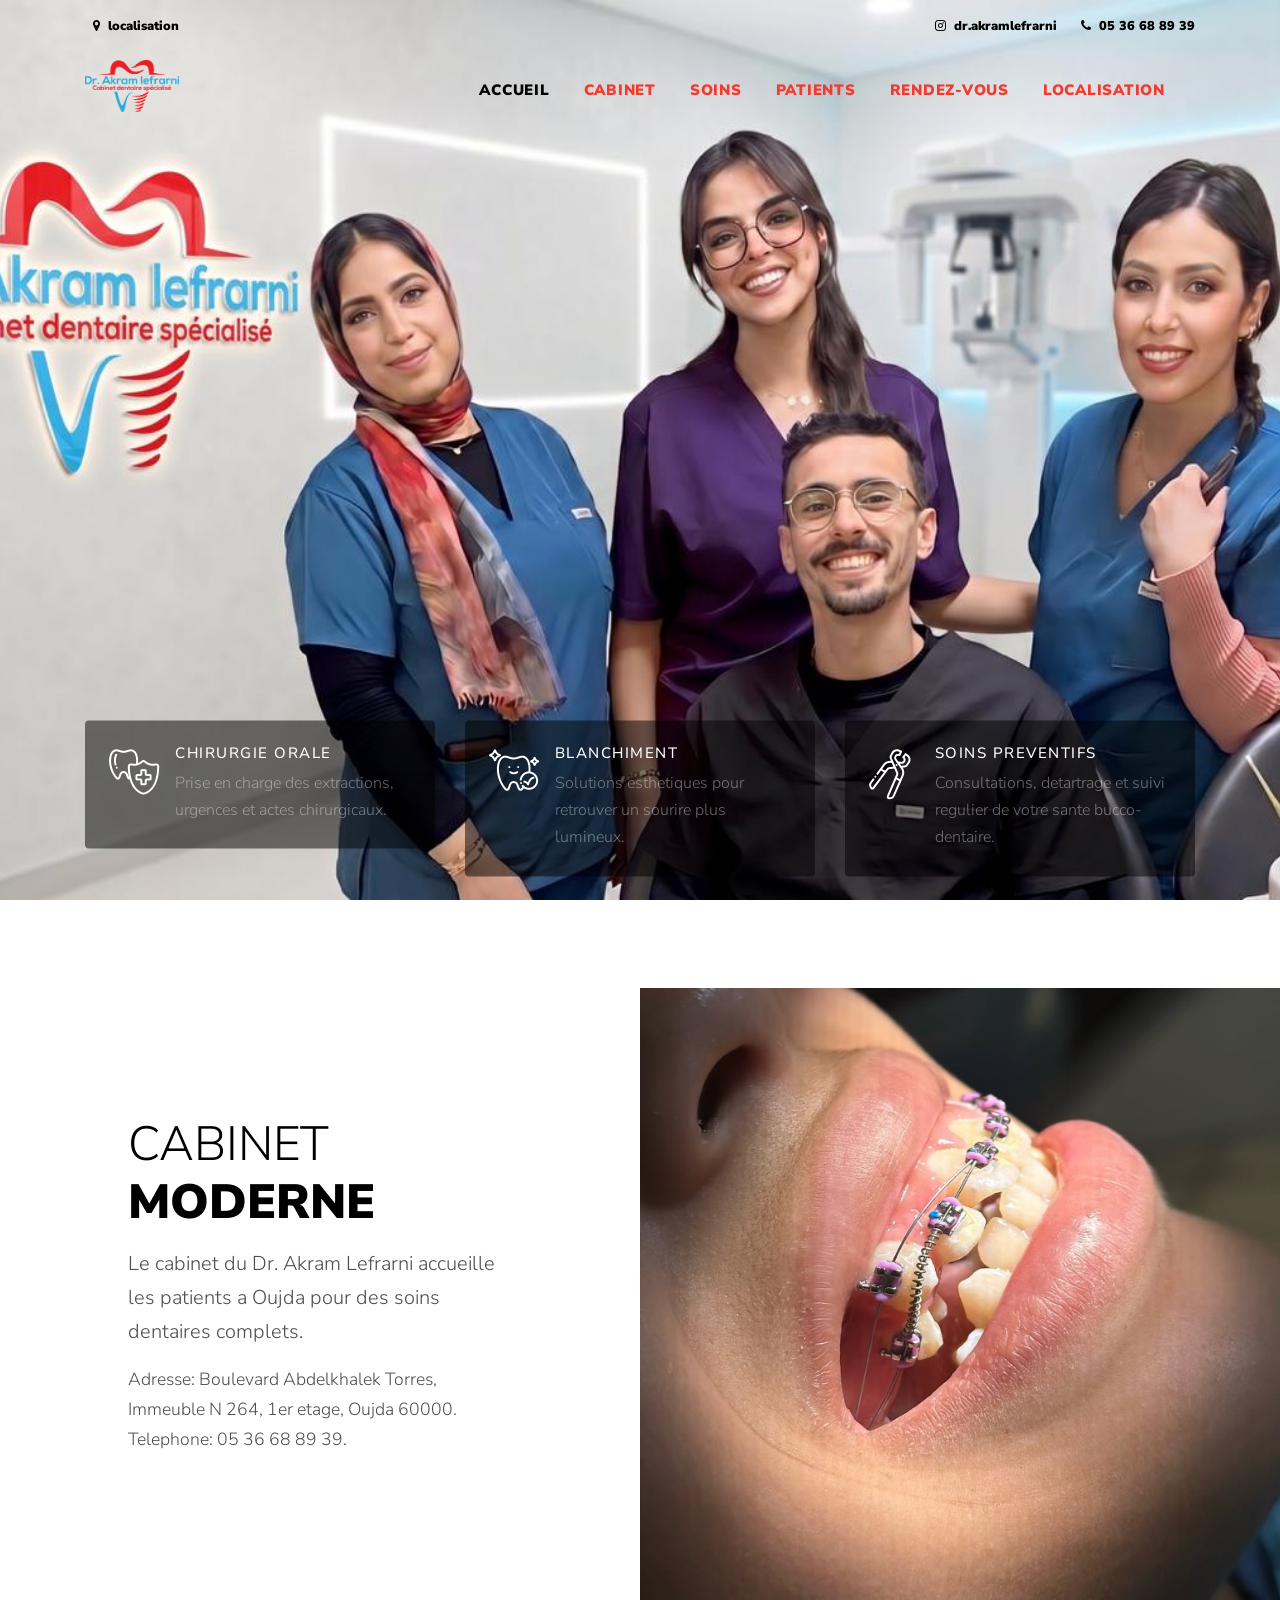
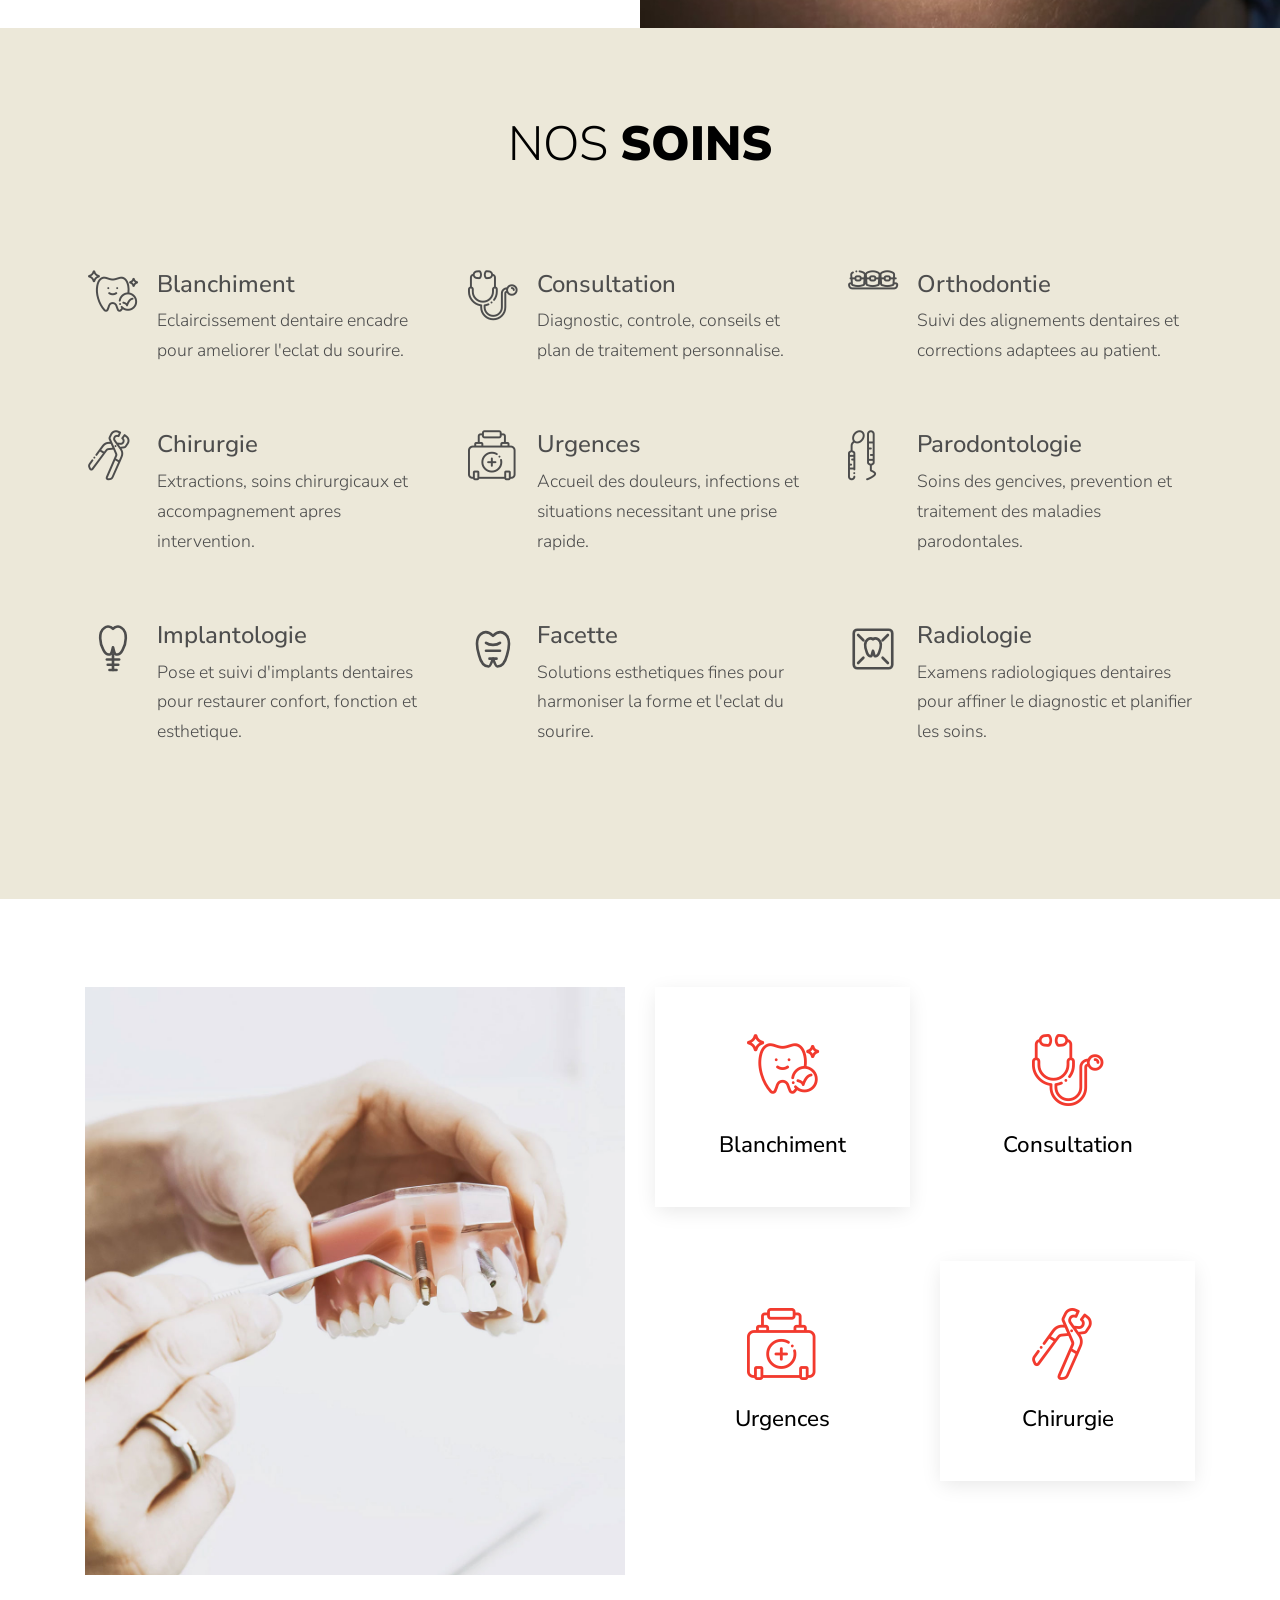
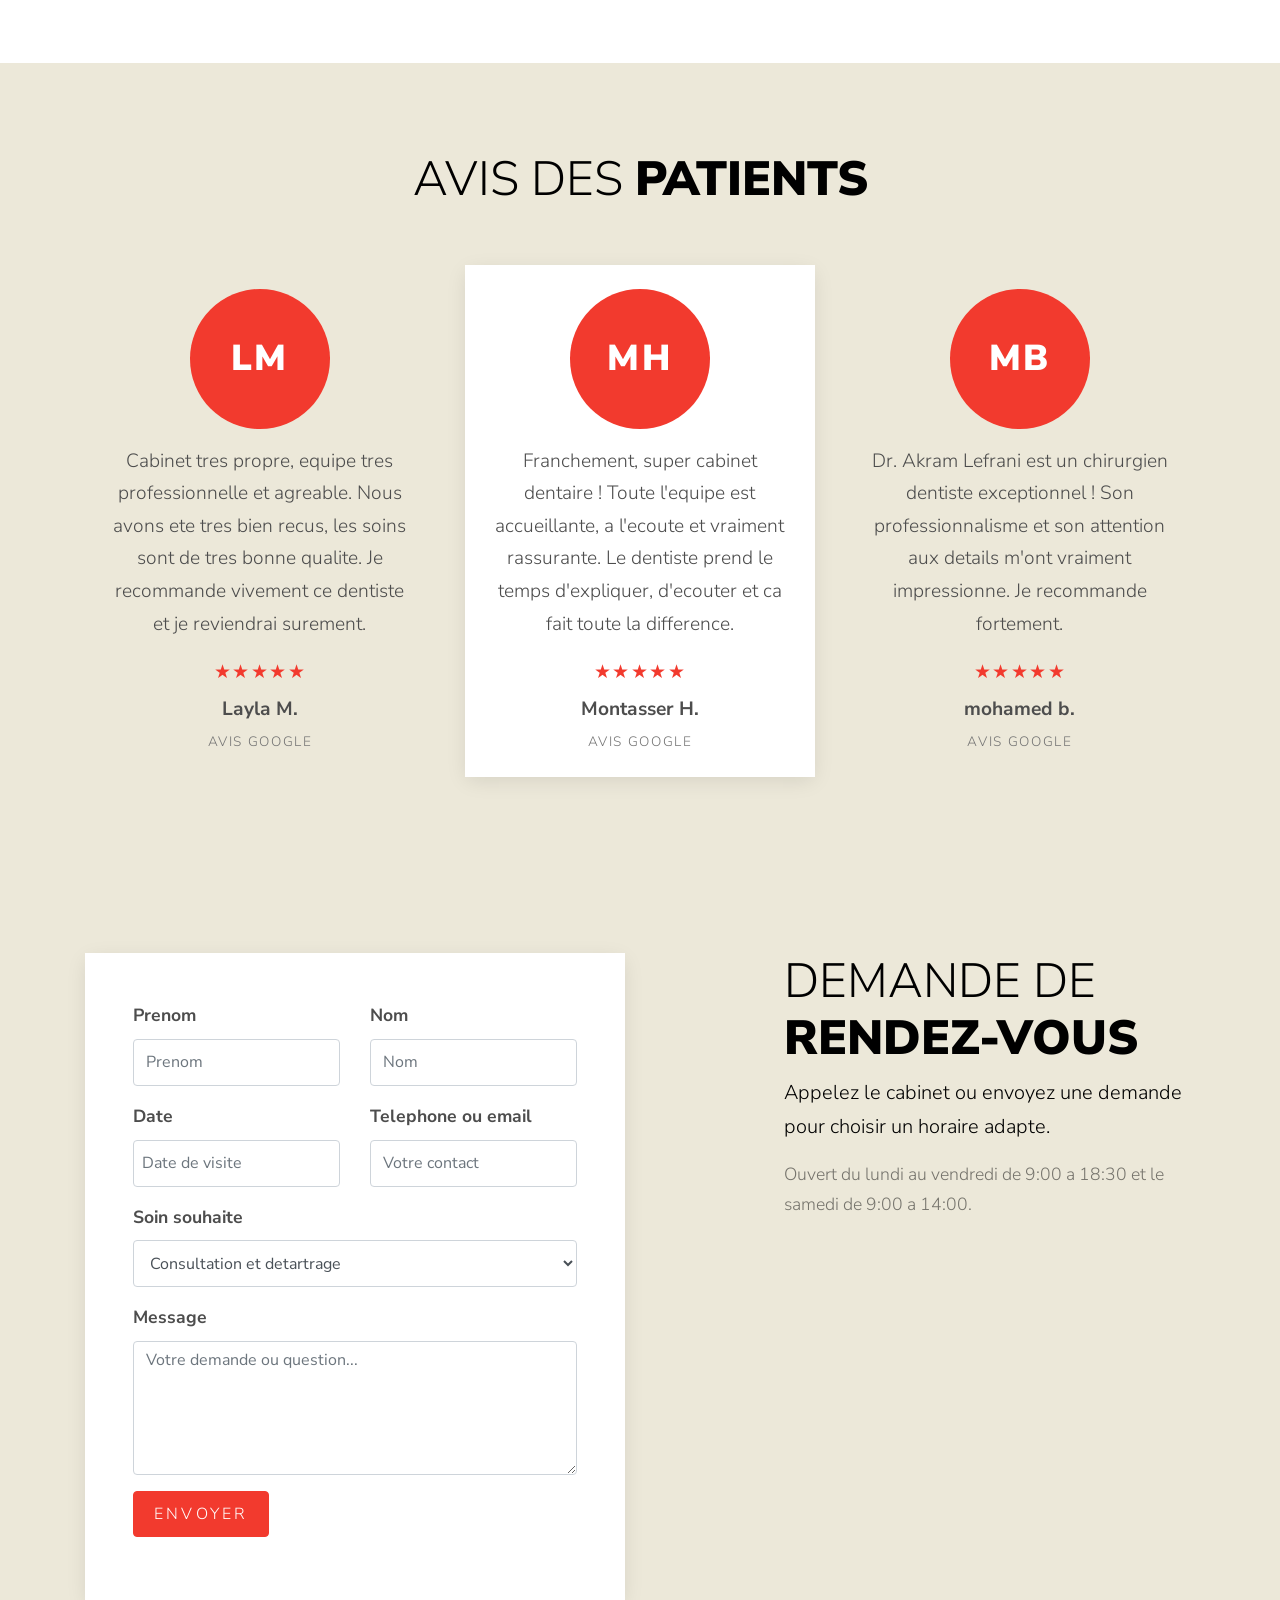
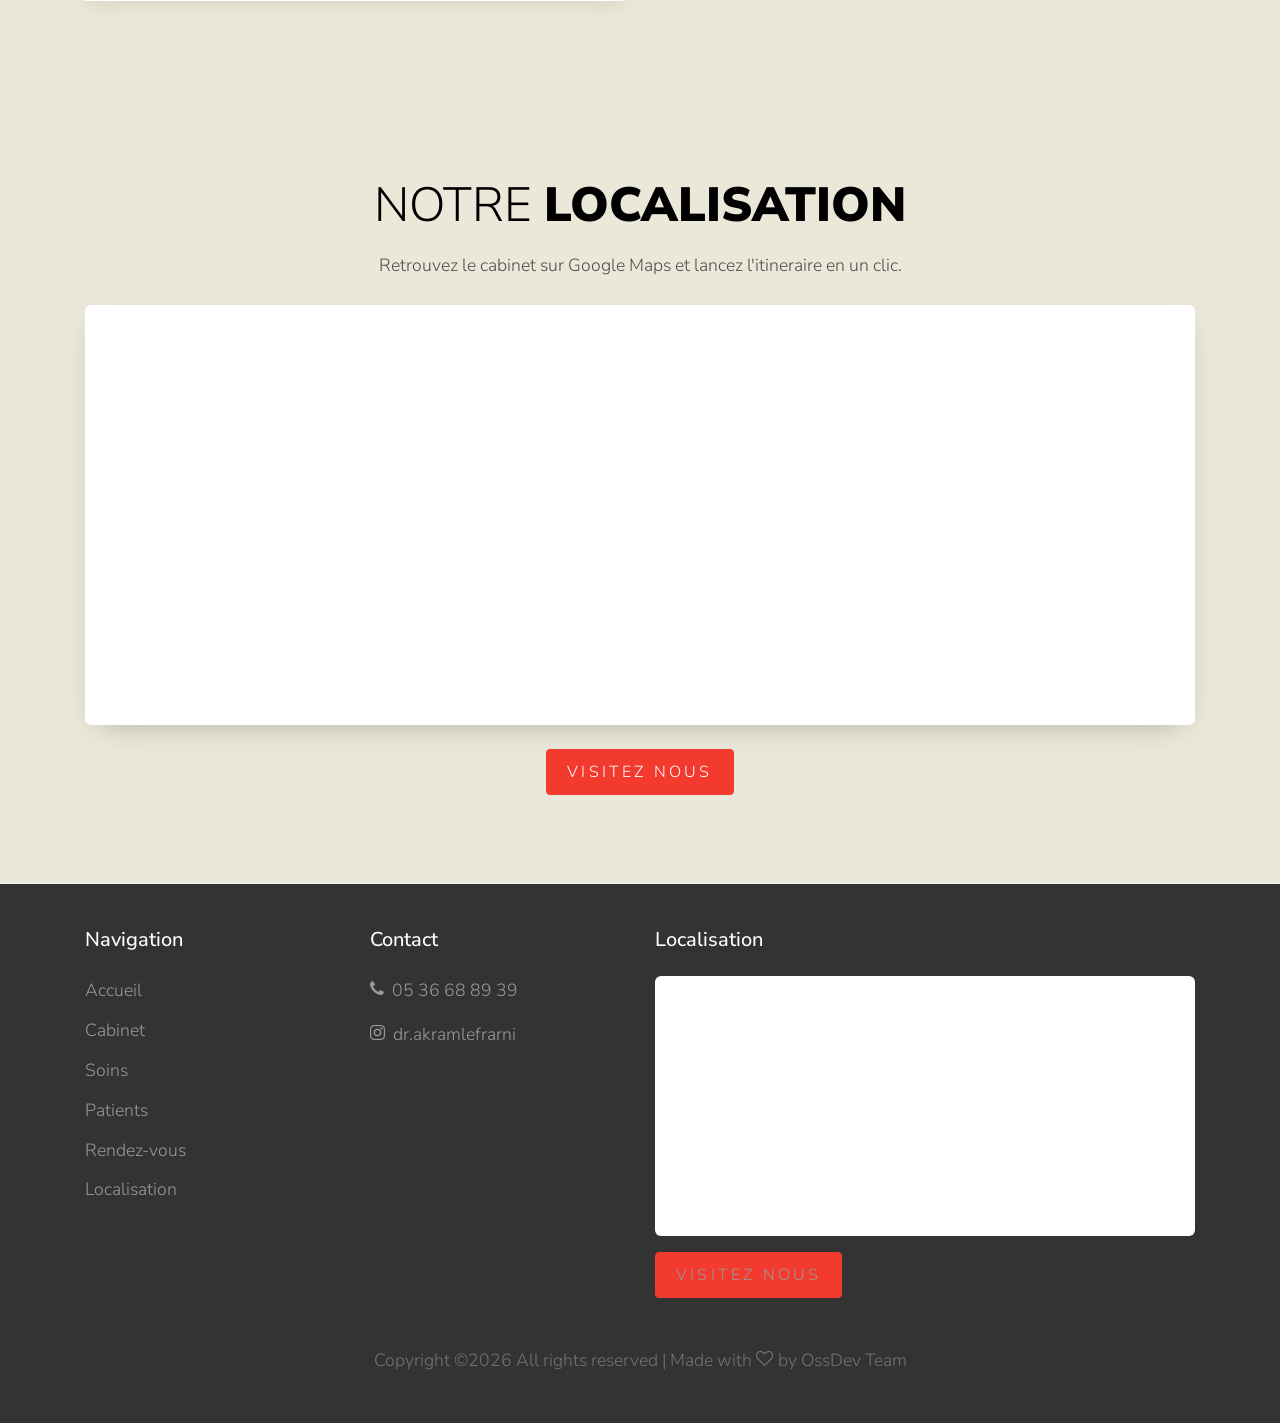
==== commit e7da0c60: "Reorder homepage sections" ====
--- a/index.html
+++ b/index.html
@@ -4,6 +4,9 @@
     <title>Cabinet Dentaire Dr. Akram Lefrarni</title>
     <meta charset="utf-8">
     <meta name="viewport" content="width=device-width, initial-scale=1, shrink-to-fit=no">
+    <link rel="icon" href="favicon.ico" sizes="any">
+    <link rel="icon" type="image/png" href="favicon.png">
+    <link rel="apple-touch-icon" href="apple-touch-icon.png">
 
     <link rel="stylesheet" href="https://fonts.googleapis.com/css?family=Nunito+Sans:200,300,400,700,900"> 
     <link rel="stylesheet" href="fonts/icomoon/style.css">
@@ -29,6 +32,9 @@
 
     <div class="site-mobile-menu">
       <div class="site-mobile-menu-header">
+        <div class="site-mobile-menu-logo">
+          <a href="#home"><img src="images/logo-akram.png" alt="Dr. Akram Lefrarni"></a>
+        </div>
         <div class="site-mobile-menu-close mt-3">
           <span class="icon-close2 js-menu-toggle"></span>
         </div>
@@ -71,20 +77,20 @@
             <div class="col-10">
               <nav class="site-navigation text-right" role="navigation">
                 <div class="container">
-                  <div class="d-inline-block d-lg-none ml-md-0 mr-auto py-3"><a href="#" class="site-menu-toggle js-menu-toggle text-white"><span class="icon-menu h3"></span></a></div>
+                  <div class="d-inline-block d-lg-none ml-md-0 mr-auto py-3"><a href="#" class="site-menu-toggle js-menu-toggle text-black"><span class="icon-menu h3"></span></a></div>
 
                   <ul class="site-menu js-clone-nav d-none d-lg-block">
                     <li class="active">
                       <a href="#home">Accueil</a>
                     </li>
                     <li><a href="#cabinet">Cabinet</a></li>
+                    <li><a href="#soins">Soins</a></li>
+                    <li><a href="#patients">Patients</a></li>
                     <li><a href="#contact">Rendez-vous</a></li>
                     <li><a href="#localisation">Localisation</a></li>
-                    <li><a href="#soins">Soins</a></li>
-                    <li><a href="#patients">Patients</a></li>
-                    <li class="d-lg-none"><a href="https://www.google.com/maps?kgmid=/g/11rzddnyf4&amp;hl=fr-MA&amp;shem=epsd1,rimspwouoe&amp;shndl=30&amp;kgs=b366cc1768836b90&amp;um=1&amp;ie=UTF-8&amp;fb=1&amp;gl=ma&amp;sa=X&amp;geocode=KWnq8M3XY3gNMW0KTFNRmbJt&amp;daddr=Blvd+abdelkhalek+torres,+Immeuble+N%C2%B0+264,+1er+%C3%A9tage,+Oujda+60000" target="_blank" rel="noopener"><span class="icon-map-marker mr-2"></span>localisation</a></li>
-                    <li class="d-lg-none"><a href="https://www.instagram.com/dr.akramlefrarni/" target="_blank" rel="noopener"><span class="icon-instagram mr-2"></span>dr.akramlefrarni</a></li>
-                    <li class="d-lg-none"><a href="tel:0536688939"><span class="icon-phone mr-2"></span>05 36 68 89 39</a></li>
+                    <li class="d-lg-none mobile-menu-contact mobile-menu-contact-first"><a href="https://www.google.com/maps?kgmid=/g/11rzddnyf4&amp;hl=fr-MA&amp;shem=epsd1,rimspwouoe&amp;shndl=30&amp;kgs=b366cc1768836b90&amp;um=1&amp;ie=UTF-8&amp;fb=1&amp;gl=ma&amp;sa=X&amp;geocode=KWnq8M3XY3gNMW0KTFNRmbJt&amp;daddr=Blvd+abdelkhalek+torres,+Immeuble+N%C2%B0+264,+1er+%C3%A9tage,+Oujda+60000" target="_blank" rel="noopener"><span class="icon-map-marker mr-2"></span>localisation</a></li>
+                    <li class="d-lg-none mobile-menu-contact"><a href="https://www.instagram.com/dr.akramlefrarni/" target="_blank" rel="noopener"><span class="icon-instagram mr-2"></span>dr.akramlefrarni</a></li>
+                    <li class="d-lg-none mobile-menu-contact"><a href="tel:0536688939"><span class="icon-phone mr-2"></span>05 36 68 89 39</a></li>
                   </ul>
                 </div>
               </nav>
@@ -140,7 +146,162 @@
       </div>
     </div>
 
-    <div id="cabinet" class="site-section site-block-3">
+    <div id="cabinet" class="site-block-half d-block d-lg-flex site-block-video site-block-cabinet-media">
+      <div class="image order-2 video-panel">
+        <img
+          id="case-video-frame"
+          class="site-inline-video"
+          src="images/case-01.png"
+          alt="Cas clinique avant et apres"
+          loading="lazy">
+      </div>
+      <div class="text order-1">
+        <h2 class="site-heading text-black mb-3">Cabinet <strong>Moderne</strong></h2>
+        <p class="lead">Le cabinet du Dr. Akram Lefrarni accueille les patients a Oujda pour des soins dentaires complets.</p>
+        <p>Adresse: Boulevard Abdelkhalek Torres, Immeuble N 264, 1er etage, Oujda 60000. Telephone: 05 36 68 89 39.</p>
+      </div>
+      
+    </div>
+
+    <div id="soins" class="site-section bg-light">
+      <div class="container">
+        <div class="row mb-5 justify-content-center">
+          <div class="col-md-6 text-center">
+            <h2 class="site-heading text-black mb-5">Nos <strong>Soins</strong></h2>
+          </div>
+        </div>
+        <div class="row">
+          <div class="col-md-6 col-lg-4">
+            <div class="site-block-feature-2 d-flex rounded mb-5">
+              <div class="mr-3">
+                <span class="icon flaticon-tooth-whitening font-weight-light "></span>
+              </div>
+              <div class="text">
+                <h3>Blanchiment</h3>
+                <p>Eclaircissement dentaire encadre pour ameliorer l'eclat du sourire.</p>
+              </div>
+            </div>
+          </div>
+
+          <div class="col-md-6 col-lg-4">
+            <div class="site-block-feature-2 d-flex rounded mb-5">
+              <div class="mr-3">
+                <span class="icon flaticon-stethoscope font-weight-light "></span>
+              </div>
+              <div class="text">
+                <h3>Consultation</h3>
+                <p>Diagnostic, controle, conseils et plan de traitement personnalise.</p>
+              </div>
+            </div>
+          </div>
+
+          <div class="col-md-6 col-lg-4">
+            <div class="site-block-feature-2 d-flex rounded mb-5">
+              <div class="mr-3">
+                <span class="icon flaticon-brackets font-weight-light "></span>
+              </div>
+              <div class="text">
+                <h3>Orthodontie</h3>
+                <p>Suivi des alignements dentaires et corrections adaptees au patient.</p>
+              </div>
+            </div>
+          </div>
+
+          <div class="col-md-6 col-lg-4">
+            <div class="site-block-feature-2 d-flex rounded mb-5">
+              <div class="mr-3">
+                <span class="icon flaticon-tooth-pliers font-weight-light "></span>
+              </div>
+              <div class="text">
+                <h3>Chirurgie</h3>
+                <p>Extractions, soins chirurgicaux et accompagnement apres intervention.</p>
+              </div>
+            </div>
+          </div>
+
+          <div class="col-md-6 col-lg-4">
+            <div class="site-block-feature-2 d-flex rounded mb-5">
+              <div class="mr-3">
+                <span class="icon flaticon-first-aid-kit font-weight-light "></span>
+              </div>
+              <div class="text">
+                <h3>Urgences</h3>
+                <p>Accueil des douleurs, infections et situations necessitant une prise rapide.</p>
+              </div>
+            </div>
+          </div>
+
+          <div class="col-md-6 col-lg-4">
+            <div class="site-block-feature-2 d-flex rounded mb-5">
+              <div class="mr-3">
+                <span class="icon flaticon-dentist-tools font-weight-light "></span>
+              </div>
+              <div class="text">
+                <h3>Parodontologie</h3>
+                <p>Soins des gencives, prevention et traitement des maladies parodontales.</p>
+              </div>
+            </div>
+          </div>
+
+          <div class="col-md-6 col-lg-4">
+            <div class="site-block-feature-2 d-flex rounded mb-5">
+              <div class="mr-3">
+                <svg class="service-svg" viewBox="0 0 64 64" aria-hidden="true">
+                  <path d="M22 8c4-3 8-1 10 1 2-2 6-4 10-1 7 5 5 18 1 25-2 4-5 6-8 5-2-1-2-5-3-8-1 3-1 7-3 8-3 1-6-1-8-5-4-7-6-20 1-25z"/>
+                  <path d="M32 38v18"/>
+                  <path d="M25 44h14"/>
+                  <path d="M26 50h12"/>
+                  <path d="M28 56h8"/>
+                </svg>
+              </div>
+              <div class="text">
+                <h3>Implantologie</h3>
+                <p>Pose et suivi d'implants dentaires pour restaurer confort, fonction et esthetique.</p>
+              </div>
+            </div>
+          </div>
+
+          <div class="col-md-6 col-lg-4">
+            <div class="site-block-feature-2 d-flex rounded mb-5">
+              <div class="mr-3">
+                <svg class="service-svg" viewBox="0 0 64 64" aria-hidden="true">
+                  <path d="M18 15c5-4 10-2 14 2 4-4 9-6 14-2 5 4 5 14 2 24-2 8-6 13-11 13-2 0-3-4-5-9-2 5-3 9-5 9-5 0-9-5-11-13-3-10-3-20 2-24z"/>
+                  <path d="M24 25c4 3 12 3 16 0"/>
+                  <path d="M24 34h16"/>
+                  <path d="M28 43h8"/>
+                </svg>
+              </div>
+              <div class="text">
+                <h3>Facette</h3>
+                <p>Solutions esthetiques fines pour harmoniser la forme et l'eclat du sourire.</p>
+              </div>
+            </div>
+          </div>
+
+          <div class="col-md-6 col-lg-4">
+            <div class="site-block-feature-2 d-flex rounded mb-5">
+              <div class="mr-3">
+                <svg class="service-svg" viewBox="0 0 64 64" aria-hidden="true">
+                  <rect x="10" y="10" width="44" height="44" rx="4"/>
+                  <path d="M26 21c3-2 5-1 6 0 1-1 3-2 6 0 4 3 3 10 1 15-1 3-3 5-5 4-1-1-1-4-2-6-1 2-1 5-2 6-2 1-4-1-5-4-2-5-3-12 1-15z"/>
+                  <path d="M15 16l6 6"/>
+                  <path d="M49 16l-6 6"/>
+                  <path d="M15 48l6-6"/>
+                  <path d="M49 48l-6-6"/>
+                </svg>
+              </div>
+              <div class="text">
+                <h3>Radiologie</h3>
+                <p>Examens radiologiques dentaires pour affiner le diagnostic et planifier les soins.</p>
+              </div>
+            </div>
+          </div>
+
+        </div>
+      </div>
+    </div>
+
+    <div class="site-section site-block-3">
       <div class="container">
         <div class="row">
           <div class="col-lg-6 mb-5 mb-lg-0">
@@ -198,6 +359,64 @@
 
     
 
+    <div id="patients" class="site-section bg-light">
+      <div class="container">
+        <div class="row mb-5 justify-content-center">
+          <div class="col-md-6 text-center">
+            <h2 class="site-heading text-black">Avis des <strong>Patients</strong></h2>
+          </div>
+        </div>
+        <div class="row">
+          <div class="col-lg-4">
+            <div class="site-block-testimony p-4 text-center">
+              <div class="mb-3">
+                <div class="review-avatar">LM</div>
+              </div>
+              <div>
+                 <p>Cabinet tres propre, equipe tres professionnelle et agreable. Nous avons ete tres bien recus, les soins sont de tres bonne qualite. Je recommande vivement ce dentiste et je reviendrai surement.</p>
+                 <p class="review-rating">★★★★★</p>
+                 <p><strong class="font-weight-bold">Layla M.</strong></p>
+                 <p class="review-source">Avis Google</p>
+              </div>
+            </div>
+          </div>
+          <div class="col-lg-4">
+            <div class="site-block-testimony p-4 text-center active">
+              <div class="mb-3">
+                <div class="review-avatar">MH</div>
+              </div>
+              <div>
+                 <p>Franchement, super cabinet dentaire ! Toute l'equipe est accueillante, a l'ecoute et vraiment rassurante. Le dentiste prend le temps d'expliquer, d'ecouter et ca fait toute la difference.</p>
+                 <p class="review-rating">★★★★★</p>
+                 <p><strong class="font-weight-bold">Montasser H.</strong></p>
+                 <p class="review-source">Avis Google</p>
+              </div>
+            </div>
+          </div>
+          
+          <div class="col-lg-4">
+            <div class="site-block-testimony p-4 text-center">
+              <div class="mb-3">
+                <div class="review-avatar">MB</div>
+              </div>
+              <div>
+                 <p>Dr. Akram Lefrani est un chirurgien dentiste exceptionnel ! Son professionnalisme et son attention aux details m'ont vraiment impressionne. Je recommande fortement.</p>
+                 <p class="review-rating">★★★★★</p>
+                 <p><strong class="font-weight-bold">mohamed b.</strong></p>
+                 <p class="review-source">Avis Google</p>
+              </div>
+            </div>
+          </div>
+        </div>
+      </div>
+    </div>
+    
+    
+
+
+    
+    
+    
     <div id="contact" class="site-section site-block-appointment">
       <div class="container">
         <div class="row">
@@ -291,217 +510,6 @@
     </div>
 
     
-    <div id="soins" class="site-section bg-light">
-      <div class="container">
-        <div class="row mb-5 justify-content-center">
-          <div class="col-md-6 text-center">
-            <h2 class="site-heading text-black mb-5">Nos <strong>Soins</strong></h2>
-          </div>
-        </div>
-        <div class="row">
-          <div class="col-md-6 col-lg-4">
-            <div class="site-block-feature-2 d-flex rounded mb-5">
-              <div class="mr-3">
-                <span class="icon flaticon-tooth-whitening font-weight-light "></span>
-              </div>
-              <div class="text">
-                <h3>Blanchiment</h3>
-                <p>Eclaircissement dentaire encadre pour ameliorer l'eclat du sourire.</p>
-              </div>
-            </div>
-          </div>
-
-          <div class="col-md-6 col-lg-4">
-            <div class="site-block-feature-2 d-flex rounded mb-5">
-              <div class="mr-3">
-                <span class="icon flaticon-stethoscope font-weight-light "></span>
-              </div>
-              <div class="text">
-                <h3>Consultation</h3>
-                <p>Diagnostic, controle, conseils et plan de traitement personnalise.</p>
-              </div>
-            </div>
-          </div>
-
-          <div class="col-md-6 col-lg-4">
-            <div class="site-block-feature-2 d-flex rounded mb-5">
-              <div class="mr-3">
-                <span class="icon flaticon-brackets font-weight-light "></span>
-              </div>
-              <div class="text">
-                <h3>Orthodontie</h3>
-                <p>Suivi des alignements dentaires et corrections adaptees au patient.</p>
-              </div>
-            </div>
-          </div>
-
-          <div class="col-md-6 col-lg-4">
-            <div class="site-block-feature-2 d-flex rounded mb-5">
-              <div class="mr-3">
-                <span class="icon flaticon-tooth-pliers font-weight-light "></span>
-              </div>
-              <div class="text">
-                <h3>Chirurgie</h3>
-                <p>Extractions, soins chirurgicaux et accompagnement apres intervention.</p>
-              </div>
-            </div>
-          </div>
-
-          <div class="col-md-6 col-lg-4">
-            <div class="site-block-feature-2 d-flex rounded mb-5">
-              <div class="mr-3">
-                <span class="icon flaticon-first-aid-kit font-weight-light "></span>
-              </div>
-              <div class="text">
-                <h3>Urgences</h3>
-                <p>Accueil des douleurs, infections et situations necessitant une prise rapide.</p>
-              </div>
-            </div>
-          </div>
-
-          <div class="col-md-6 col-lg-4">
-            <div class="site-block-feature-2 d-flex rounded mb-5">
-              <div class="mr-3">
-                <span class="icon flaticon-dentist-tools font-weight-light "></span>
-              </div>
-              <div class="text">
-                <h3>Parodontologie</h3>
-                <p>Soins des gencives, prevention et traitement des maladies parodontales.</p>
-              </div>
-            </div>
-          </div>
-
-          <div class="col-md-6 col-lg-4">
-            <div class="site-block-feature-2 d-flex rounded mb-5">
-              <div class="mr-3">
-                <svg class="service-svg" viewBox="0 0 64 64" aria-hidden="true">
-                  <path d="M22 8c4-3 8-1 10 1 2-2 6-4 10-1 7 5 5 18 1 25-2 4-5 6-8 5-2-1-2-5-3-8-1 3-1 7-3 8-3 1-6-1-8-5-4-7-6-20 1-25z"/>
-                  <path d="M32 38v18"/>
-                  <path d="M25 44h14"/>
-                  <path d="M26 50h12"/>
-                  <path d="M28 56h8"/>
-                </svg>
-              </div>
-              <div class="text">
-                <h3>Implantologie</h3>
-                <p>Pose et suivi d'implants dentaires pour restaurer confort, fonction et esthetique.</p>
-              </div>
-            </div>
-          </div>
-
-          <div class="col-md-6 col-lg-4">
-            <div class="site-block-feature-2 d-flex rounded mb-5">
-              <div class="mr-3">
-                <svg class="service-svg" viewBox="0 0 64 64" aria-hidden="true">
-                  <path d="M18 15c5-4 10-2 14 2 4-4 9-6 14-2 5 4 5 14 2 24-2 8-6 13-11 13-2 0-3-4-5-9-2 5-3 9-5 9-5 0-9-5-11-13-3-10-3-20 2-24z"/>
-                  <path d="M24 25c4 3 12 3 16 0"/>
-                  <path d="M24 34h16"/>
-                  <path d="M28 43h8"/>
-                </svg>
-              </div>
-              <div class="text">
-                <h3>Facette</h3>
-                <p>Solutions esthetiques fines pour harmoniser la forme et l'eclat du sourire.</p>
-              </div>
-            </div>
-          </div>
-
-          <div class="col-md-6 col-lg-4">
-            <div class="site-block-feature-2 d-flex rounded mb-5">
-              <div class="mr-3">
-                <svg class="service-svg" viewBox="0 0 64 64" aria-hidden="true">
-                  <rect x="10" y="10" width="44" height="44" rx="4"/>
-                  <path d="M26 21c3-2 5-1 6 0 1-1 3-2 6 0 4 3 3 10 1 15-1 3-3 5-5 4-1-1-1-4-2-6-1 2-1 5-2 6-2 1-4-1-5-4-2-5-3-12 1-15z"/>
-                  <path d="M15 16l6 6"/>
-                  <path d="M49 16l-6 6"/>
-                  <path d="M15 48l6-6"/>
-                  <path d="M49 48l-6-6"/>
-                </svg>
-              </div>
-              <div class="text">
-                <h3>Radiologie</h3>
-                <p>Examens radiologiques dentaires pour affiner le diagnostic et planifier les soins.</p>
-              </div>
-            </div>
-          </div>
-
-        </div>
-      </div>
-    </div>
-
-    <div class="site-block-half d-block d-lg-flex site-block-video">
-      <div class="image order-2 video-panel">
-        <video class="site-inline-video" autoplay muted loop playsinline preload="metadata" aria-label="Cas cliniques avant et apres">
-          <source src="images/patient-transformations.mp4" type="video/mp4">
-        </video>
-      </div>
-      <div class="text order-1">
-        <h2 class="site-heading text-black mb-3">Cabinet <strong>Moderne</strong></h2>
-        <p class="lead">Le cabinet du Dr. Akram Lefrarni accueille les patients a Oujda pour des soins dentaires complets.</p>
-        <p>Adresse: Boulevard Abdelkhalek Torres, Immeuble N 264, 1er etage, Oujda 60000. Telephone: 05 36 68 89 39.</p>
-      </div>
-      
-    </div>
-
-
-    <div id="patients" class="site-section bg-light">
-      <div class="container">
-        <div class="row mb-5 justify-content-center">
-          <div class="col-md-6 text-center">
-            <h2 class="site-heading text-black">Avis des <strong>Patients</strong></h2>
-          </div>
-        </div>
-        <div class="row">
-          <div class="col-lg-4">
-            <div class="site-block-testimony p-4 text-center">
-              <div class="mb-3">
-                <div class="review-avatar">LM</div>
-              </div>
-              <div>
-                 <p>Cabinet tres propre, equipe tres professionnelle et agreable. Nous avons ete tres bien recus, les soins sont de tres bonne qualite. Je recommande vivement ce dentiste et je reviendrai surement.</p>
-                 <p class="review-rating">★★★★★</p>
-                 <p><strong class="font-weight-bold">Layla M.</strong></p>
-                 <p class="review-source">Avis Google</p>
-              </div>
-            </div>
-          </div>
-          <div class="col-lg-4">
-            <div class="site-block-testimony p-4 text-center active">
-              <div class="mb-3">
-                <div class="review-avatar">MH</div>
-              </div>
-              <div>
-                 <p>Franchement, super cabinet dentaire ! Toute l'equipe est accueillante, a l'ecoute et vraiment rassurante. Le dentiste prend le temps d'expliquer, d'ecouter et ca fait toute la difference.</p>
-                 <p class="review-rating">★★★★★</p>
-                 <p><strong class="font-weight-bold">Montasser H.</strong></p>
-                 <p class="review-source">Avis Google</p>
-              </div>
-            </div>
-          </div>
-          
-          <div class="col-lg-4">
-            <div class="site-block-testimony p-4 text-center">
-              <div class="mb-3">
-                <div class="review-avatar">MB</div>
-              </div>
-              <div>
-                 <p>Dr. Akram Lefrani est un chirurgien dentiste exceptionnel ! Son professionnalisme et son attention aux details m'ont vraiment impressionne. Je recommande fortement.</p>
-                 <p class="review-rating">★★★★★</p>
-                 <p><strong class="font-weight-bold">mohamed b.</strong></p>
-                 <p class="review-source">Avis Google</p>
-              </div>
-            </div>
-          </div>
-        </div>
-      </div>
-    </div>
-    
-    
-
-
-    
-    
-    
     <footer class="site-footer border-top">
       <div class="container">
         <div class="row">
@@ -510,10 +518,10 @@
             <ul class="list-unstyled">
               <li><a href="#home">Accueil</a></li>
               <li><a href="#cabinet">Cabinet</a></li>
+              <li><a href="#soins">Soins</a></li>
+              <li><a href="#patients">Patients</a></li>
               <li><a href="#contact">Rendez-vous</a></li>
               <li><a href="#localisation">Localisation</a></li>
-              <li><a href="#soins">Soins</a></li>
-              <li><a href="#patients">Patients</a></li>
             </ul>
           </div>
           
@@ -564,6 +572,28 @@
   <script src="js/bootstrap-datepicker.min.js"></script>
   <script src="js/aos.js"></script>
 
+  <script>
+    (function() {
+      var caseFrame = document.getElementById('case-video-frame');
+      if (!caseFrame) return;
+
+      var caseImages = [
+        'images/case-01.png',
+        'images/case-02.png',
+        'images/case-03.png',
+        'images/case-04.png',
+        'images/case-05.png',
+        'images/case-06.png',
+        'images/case-07.png'
+      ];
+
+      var frameIndex = 0;
+      setInterval(function() {
+        frameIndex = (frameIndex + 1) % caseImages.length;
+        caseFrame.src = caseImages[frameIndex];
+      }, 1800);
+    })();
+  </script>
   <script src="js/main.js"></script>
     
   </body>
--- a/css/style.css
+++ b/css/style.css
@@ -187,12 +187,26 @@
   position: absolute;
   z-index: 99;
   width: 100%;
-  left: 0; }
+  left: 0;
+  top: 0;
+  -webkit-transition: background .2s ease, -webkit-box-shadow .2s ease;
+  transition: background .2s ease, -webkit-box-shadow .2s ease;
+  -o-transition: background .2s ease, box-shadow .2s ease;
+  transition: background .2s ease, box-shadow .2s ease;
+  transition: background .2s ease, box-shadow .2s ease, -webkit-box-shadow .2s ease; }
   .site-navbar-wrap a {
     color: #000;
     font-weight: 900; }
   .site-navbar-wrap .site-navbar-top {
     font-size: 0.8rem; }
+  @media (min-width: 992px) {
+    .site-navbar-wrap.is-stuck {
+      position: fixed;
+      background: rgba(255, 255, 255, 0.96);
+      -webkit-box-shadow: 0 8px 24px rgba(0, 0, 0, 0.08);
+      box-shadow: 0 8px 24px rgba(0, 0, 0, 0.08); }
+      .site-navbar-wrap.is-stuck .site-navbar-top {
+        display: none !important; } }
 
 .site-navbar-top, .site-navbar {
   border-bottom: 0; }
@@ -248,6 +262,15 @@
         padding-right: 0; }
         .site-navbar .site-navigation .site-menu > li:last-child > a {
           padding-right: 0; }
+    @media (min-width: 992px) and (max-width: 1199.98px) {
+      .site-navbar .site-navigation .site-menu {
+        white-space: nowrap; }
+        .site-navbar .site-navigation .site-menu > li {
+          padding: 8px 1px; }
+          .site-navbar .site-navigation .site-menu > li > a {
+            padding: 8px 6px;
+            font-size: 13px;
+            letter-spacing: .035em; } }
     .site-navbar .site-navigation .site-menu .has-children {
       position: relative; }
       .site-navbar .site-navigation .site-menu .has-children > a {
@@ -344,9 +367,17 @@
   position: fixed;
   right: 0;
   z-index: 2000;
-  padding-top: 20px;
+  padding-top: 0;
   background: #fff;
-  height: calc(100vh);
+  height: 100vh;
+  height: 100dvh;
+  display: -webkit-box;
+  display: -ms-flexbox;
+  display: flex;
+  -webkit-box-orient: vertical;
+  -webkit-box-direction: normal;
+  -ms-flex-direction: column;
+  flex-direction: column;
   -webkit-transform: translateX(110%);
   -ms-transform: translateX(110%);
   transform: translateX(110%);
@@ -361,12 +392,23 @@
     transform: translateX(0%); }
   .site-mobile-menu .site-mobile-menu-header {
     width: 100%;
-    float: left;
+    -webkit-box-flex: 0;
+    -ms-flex: 0 0 70px;
+    flex: 0 0 70px;
+    display: -webkit-box;
+    display: -ms-flexbox;
+    display: flex;
+    -webkit-box-align: center;
+    -ms-flex-align: center;
+    align-items: center;
+    -webkit-box-pack: justify;
+    -ms-flex-pack: justify;
+    justify-content: space-between;
     padding-left: 20px;
     padding-right: 20px; }
     .site-mobile-menu .site-mobile-menu-header .site-mobile-menu-close {
-      float: right;
-      margin-top: 8px; }
+      margin-left: auto;
+      margin-top: 0; }
       .site-mobile-menu .site-mobile-menu-header .site-mobile-menu-close span {
         font-size: 30px;
         display: inline-block;
@@ -381,27 +423,44 @@
           color: #25262a; }
     .site-mobile-menu .site-mobile-menu-header .site-mobile-menu-logo {
       float: left;
-      margin-top: 10px;
+      margin-top: 0;
       margin-left: 0px; }
       .site-mobile-menu .site-mobile-menu-header .site-mobile-menu-logo a {
         display: inline-block;
         text-transform: uppercase; }
         .site-mobile-menu .site-mobile-menu-header .site-mobile-menu-logo a img {
-          max-width: 70px; }
+          display: block;
+          width: auto;
+          height: 44px;
+          max-width: 110px;
+          -o-object-fit: contain;
+          object-fit: contain; }
         .site-mobile-menu .site-mobile-menu-header .site-mobile-menu-logo a:hover {
           text-decoration: none; }
   .site-mobile-menu .site-mobile-menu-body {
-    overflow-y: scroll;
+    overflow-y: auto;
     -webkit-overflow-scrolling: touch;
     position: relative;
     padding: 20px;
-    height: calc(100vh - 52px);
-    padding-bottom: 150px; }
+    -webkit-box-flex: 1;
+    -ms-flex: 1 1 auto;
+    flex: 1 1 auto;
+    min-height: 0;
+    height: auto;
+    padding-bottom: 28px; }
   .site-mobile-menu .site-nav-wrap {
     padding: 0;
     margin: 0;
     list-style: none;
-    position: relative; }
+    position: relative;
+    display: -webkit-box;
+    display: -ms-flexbox;
+    display: flex;
+    -webkit-box-orient: vertical;
+    -webkit-box-direction: normal;
+    -ms-flex-direction: column;
+    flex-direction: column;
+    min-height: 100%; }
     .site-mobile-menu .site-nav-wrap a {
       padding: 10px 20px;
       display: block;
@@ -470,6 +529,13 @@
               .site-mobile-menu .site-nav-wrap > li > ul > li > ul > li > a {
                 font-size: 16px;
                 padding-left: 60px; }
+    .site-mobile-menu .site-nav-wrap .mobile-menu-contact.mobile-menu-contact-first {
+      margin-top: auto; }
+    .site-mobile-menu .site-nav-wrap .mobile-menu-contact > a {
+      padding-top: 6px;
+      padding-bottom: 6px;
+      font-size: 15px;
+      line-height: 1.25; }
 
 /* Blocks */
 .site-blocks-cover {
@@ -696,13 +762,15 @@
   position: relative; }
   .site-block-half.site-block-video .image.video-panel {
     overflow: hidden;
-    background: #000; }
+    background: #000;
+    aspect-ratio: 1 / 1; }
   .site-block-half.site-block-video .image .site-inline-video {
     width: 100%;
     height: 100%;
-    min-height: 400px;
+    min-height: 100%;
     -o-object-fit: cover;
     object-fit: cover;
+    object-position: center center;
     display: block; }
   .site-block-half.site-block-video .image .play-button {
     position: absolute;
@@ -728,6 +796,12 @@
       -webkit-transform: translate(-60%, -50%);
       -ms-transform: translate(-60%, -50%);
       transform: translate(-60%, -50%); }
+
+.site-block-cabinet-media {
+  padding-top: 2.5em; }
+  @media (min-width: 768px) {
+    .site-block-cabinet-media {
+      padding-top: 5em; } }
 
 .site-block-testimony .review-avatar {
   width: 140px;
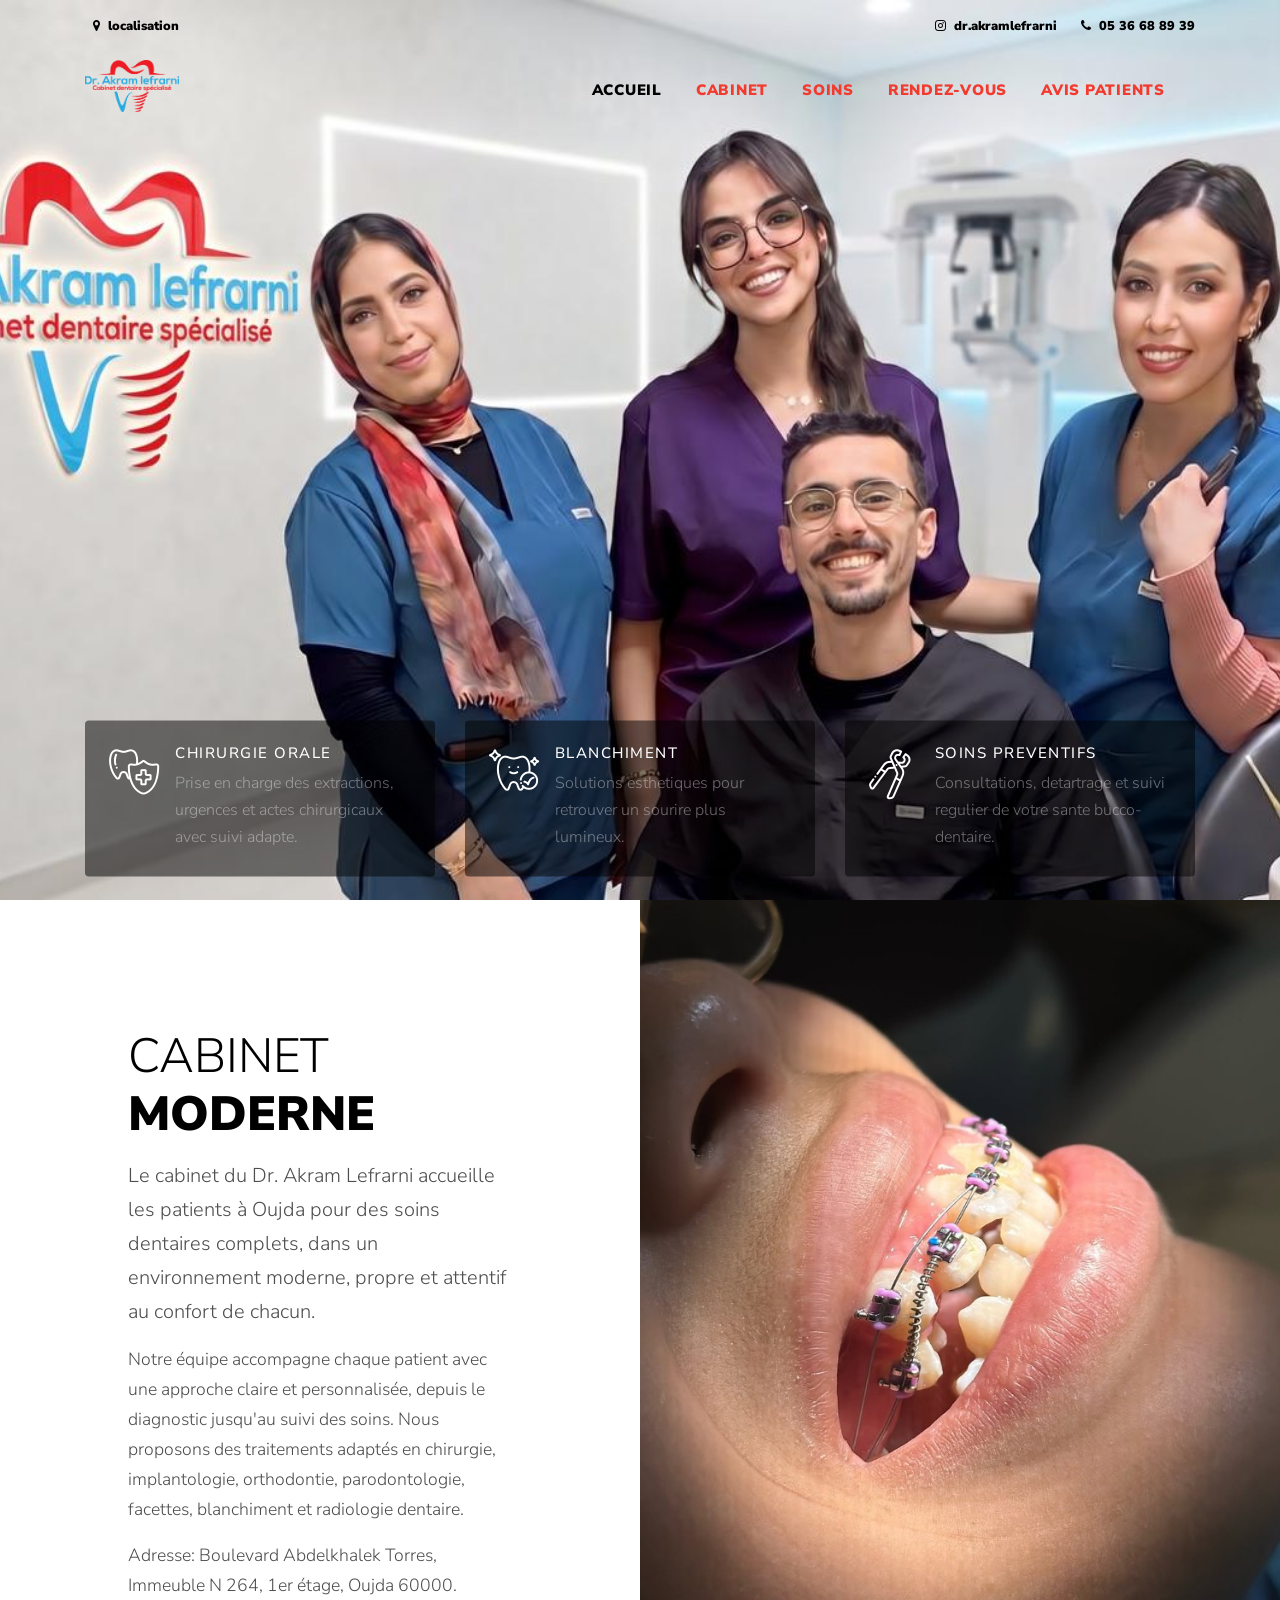
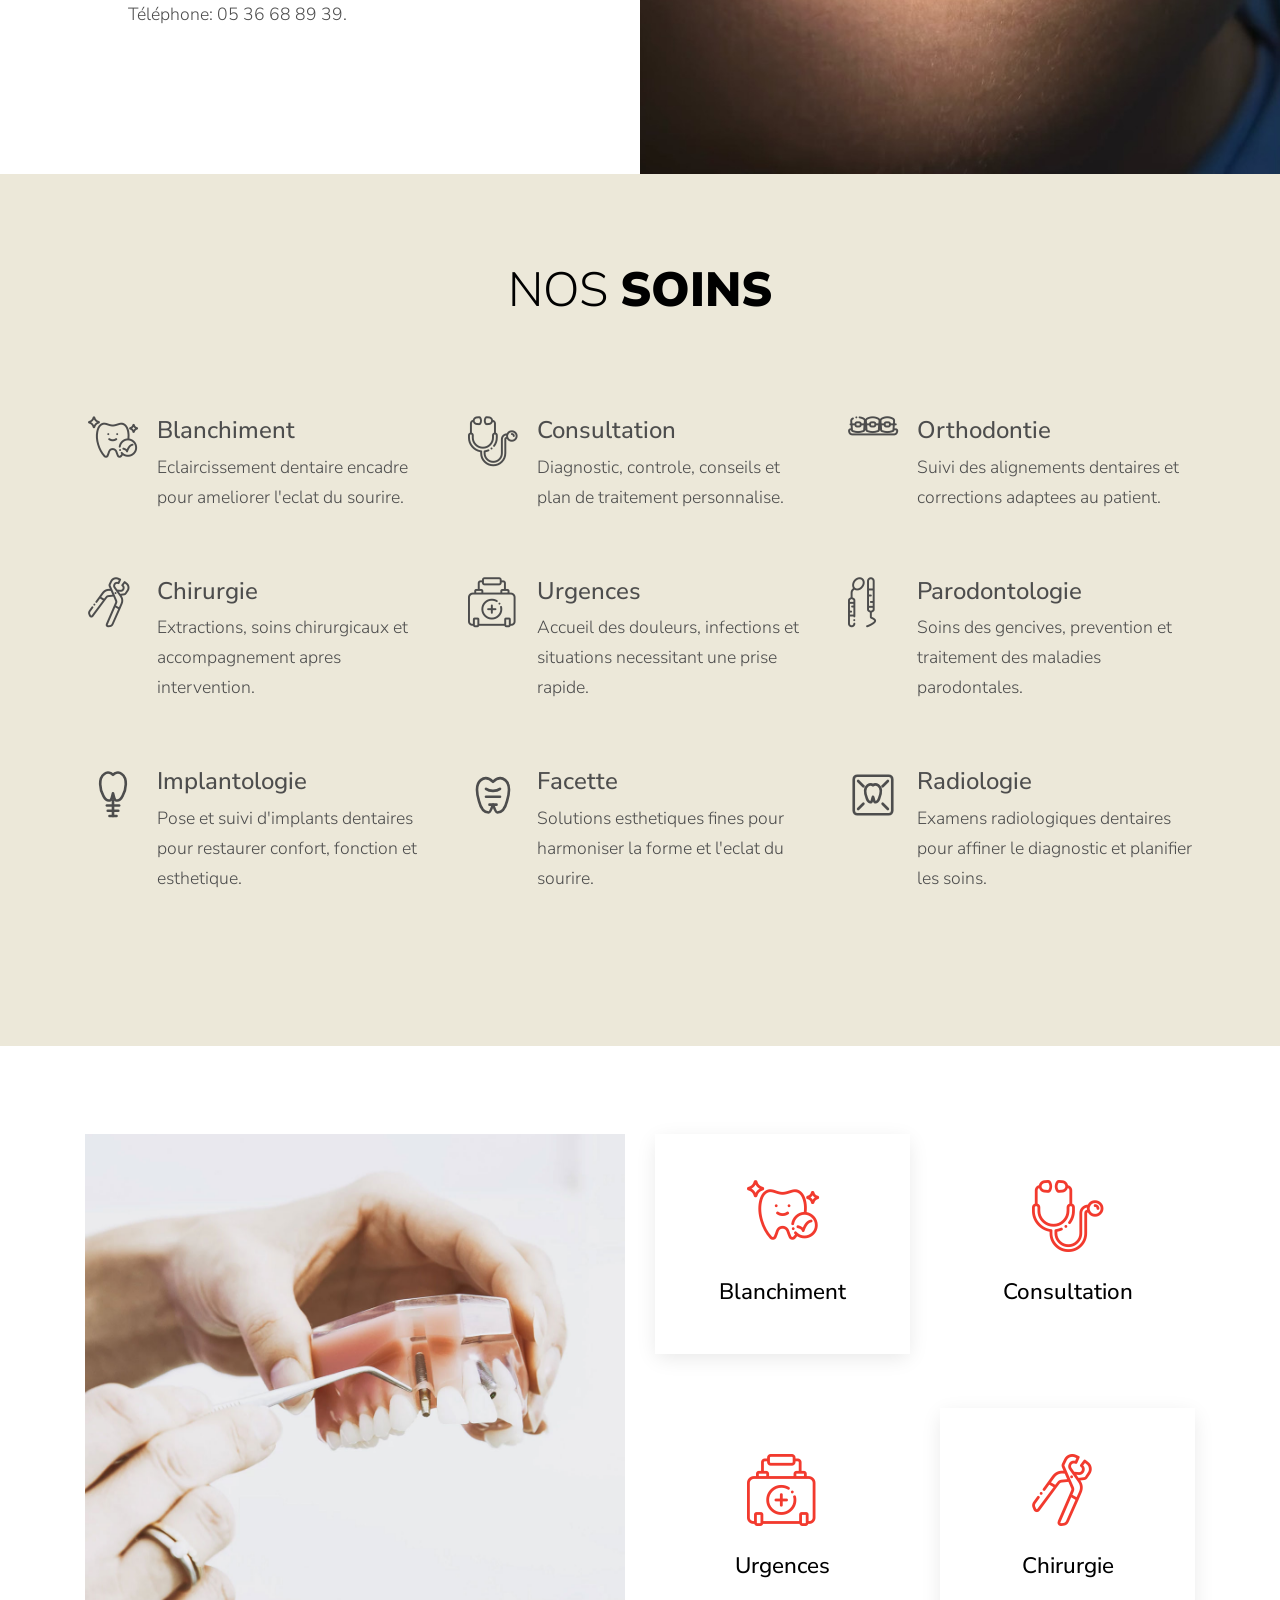
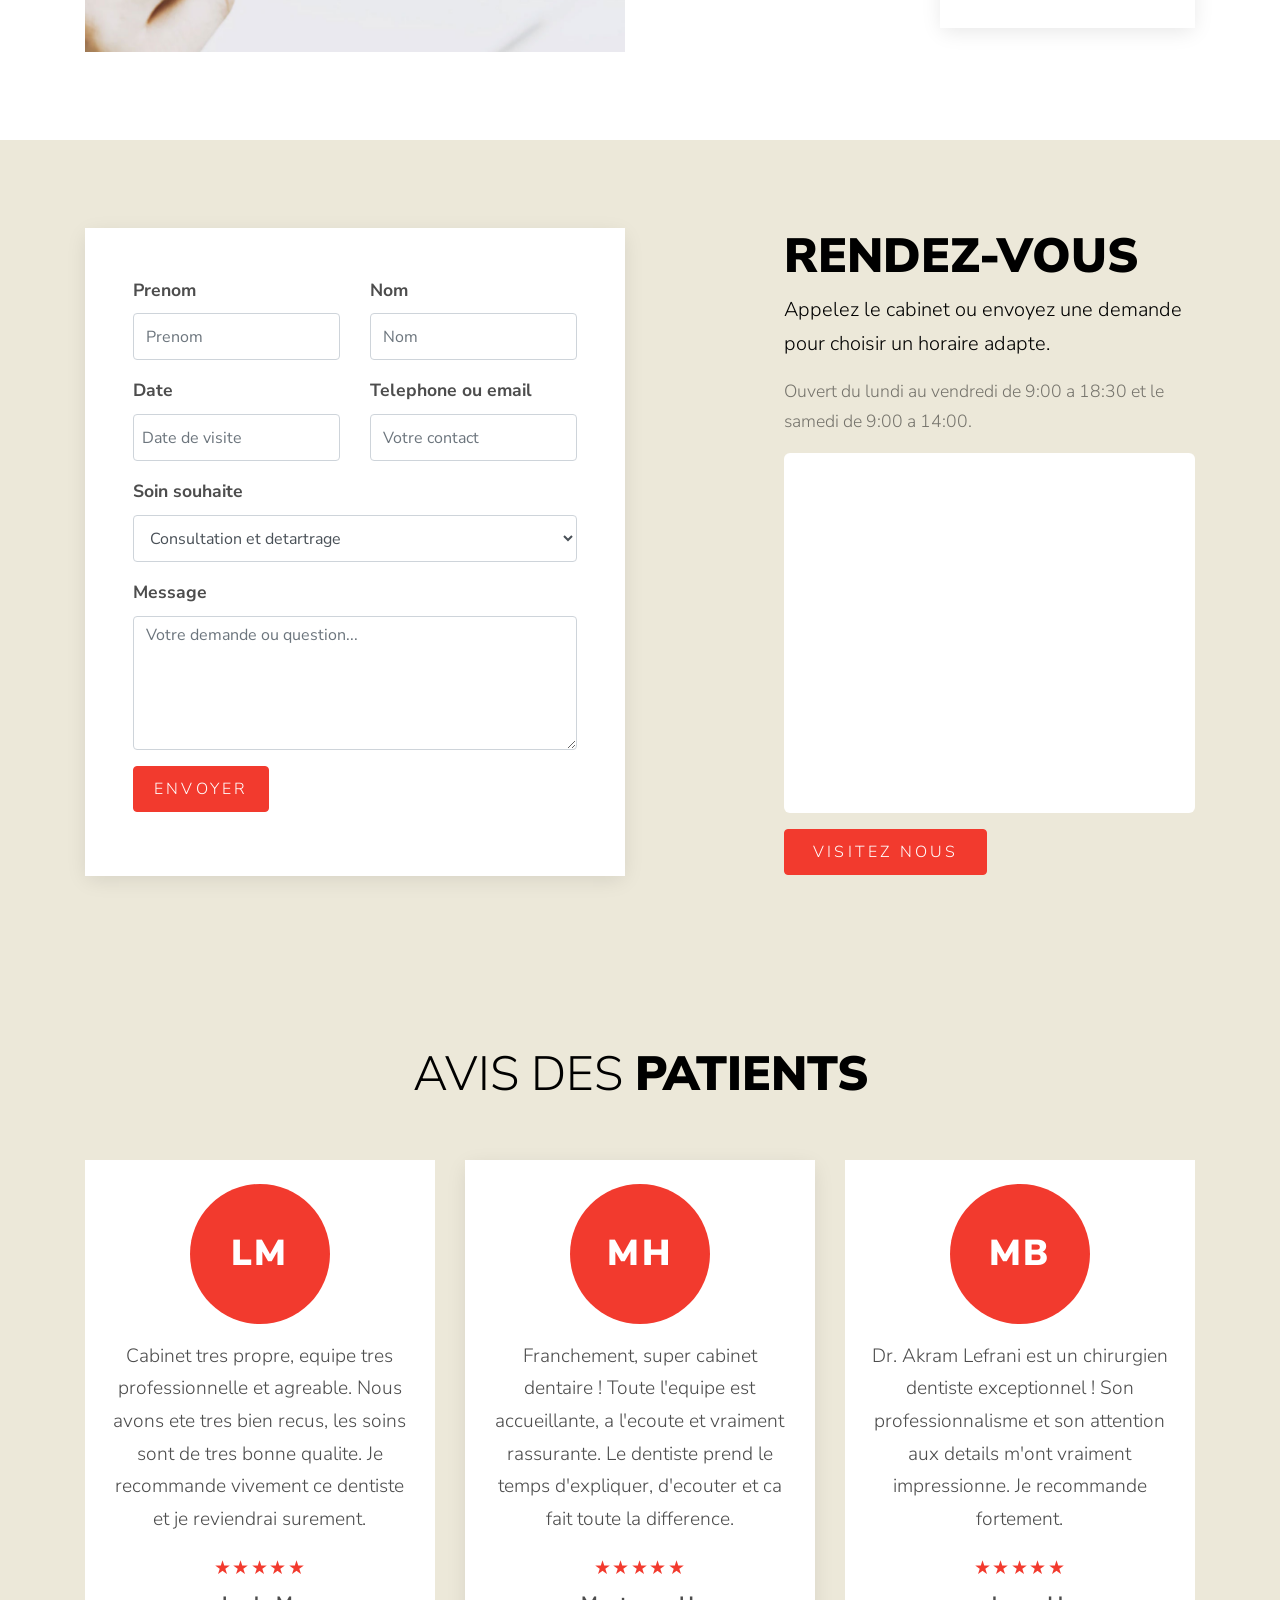
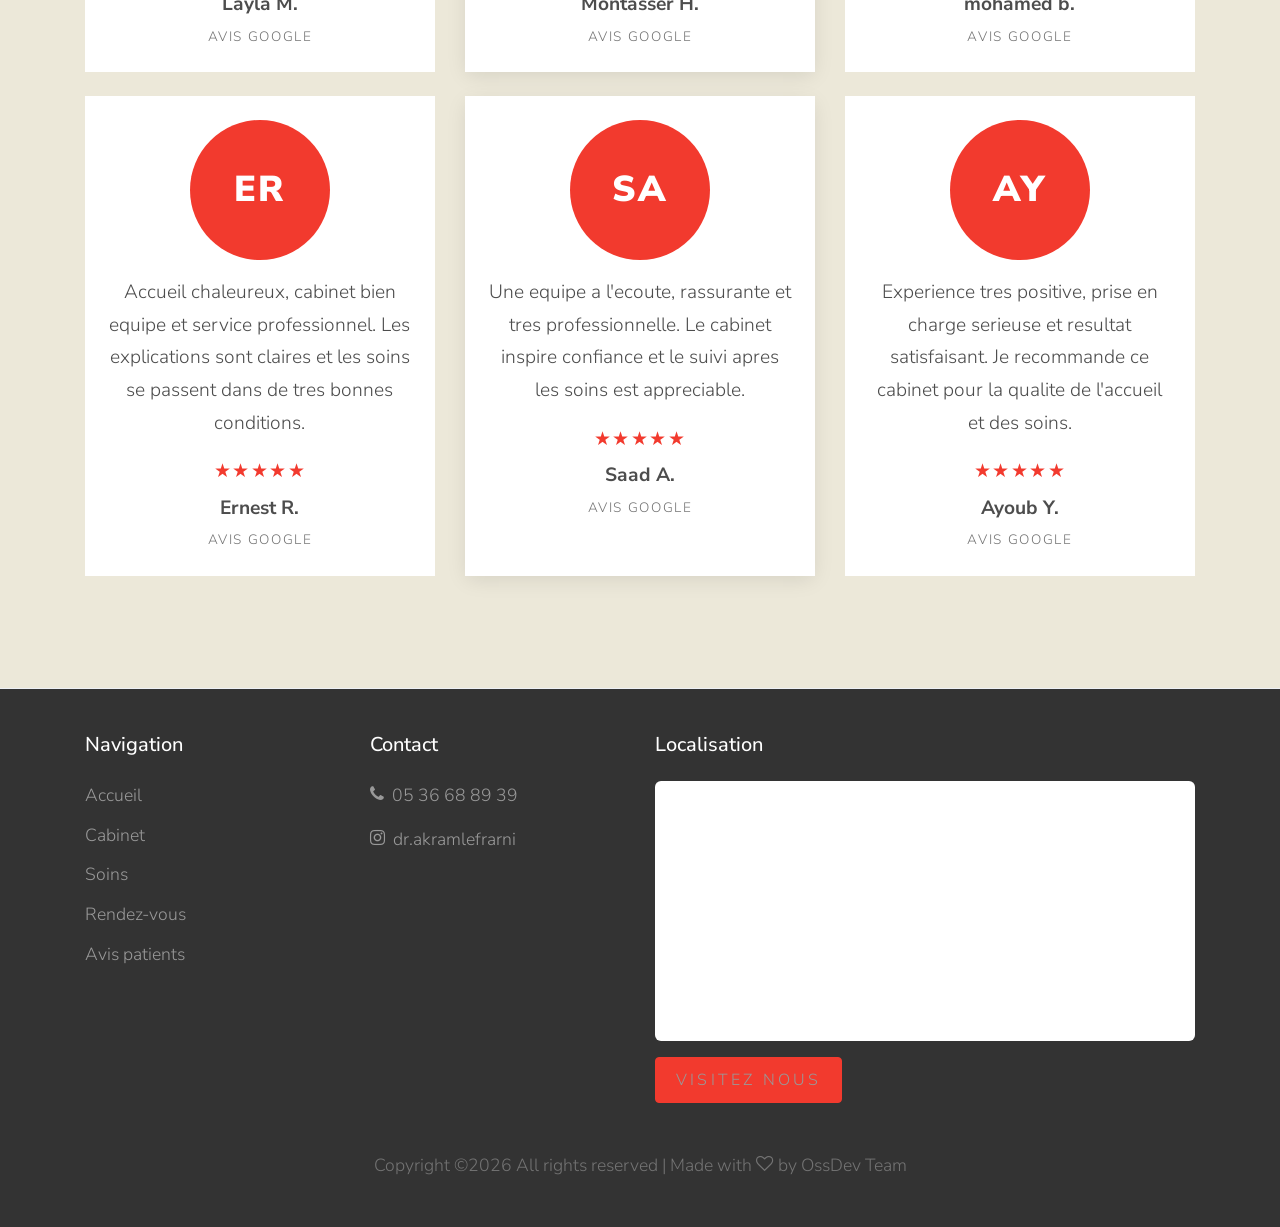
==== commit 65f55ed2: "Refine homepage layout and reviews" ====
--- a/index.html
+++ b/index.html
@@ -1,7 +1,7 @@
 <!DOCTYPE html>
 <html lang="en">
   <head>
-    <title>Cabinet Dentaire Dr. Akram Lefrarni</title>
+    <title>Cabinet Dentaire Spécialisé Dr.Akram Lefrarni</title>
     <meta charset="utf-8">
     <meta name="viewport" content="width=device-width, initial-scale=1, shrink-to-fit=no">
     <link rel="icon" href="favicon.ico" sizes="any">
@@ -12,10 +12,6 @@
     <link rel="stylesheet" href="fonts/icomoon/style.css">
 
     <link rel="stylesheet" href="css/bootstrap.min.css">
-    <link rel="stylesheet" href="css/magnific-popup.css">
-    <link rel="stylesheet" href="css/jquery-ui.css">
-    <link rel="stylesheet" href="css/owl.carousel.min.css">
-    <link rel="stylesheet" href="css/owl.theme.default.min.css">
     <link rel="stylesheet" href="css/bootstrap-datepicker.css">
     
     
@@ -85,9 +81,8 @@
                     </li>
                     <li><a href="#cabinet">Cabinet</a></li>
                     <li><a href="#soins">Soins</a></li>
-                    <li><a href="#patients">Patients</a></li>
                     <li><a href="#contact">Rendez-vous</a></li>
-                    <li><a href="#localisation">Localisation</a></li>
+                    <li><a href="#patients">Avis patients</a></li>
                     <li class="d-lg-none mobile-menu-contact mobile-menu-contact-first"><a href="https://www.google.com/maps?kgmid=/g/11rzddnyf4&amp;hl=fr-MA&amp;shem=epsd1,rimspwouoe&amp;shndl=30&amp;kgs=b366cc1768836b90&amp;um=1&amp;ie=UTF-8&amp;fb=1&amp;gl=ma&amp;sa=X&amp;geocode=KWnq8M3XY3gNMW0KTFNRmbJt&amp;daddr=Blvd+abdelkhalek+torres,+Immeuble+N%C2%B0+264,+1er+%C3%A9tage,+Oujda+60000" target="_blank" rel="noopener"><span class="icon-map-marker mr-2"></span>localisation</a></li>
                     <li class="d-lg-none mobile-menu-contact"><a href="https://www.instagram.com/dr.akramlefrarni/" target="_blank" rel="noopener"><span class="icon-instagram mr-2"></span>dr.akramlefrarni</a></li>
                     <li class="d-lg-none mobile-menu-contact"><a href="tel:0536688939"><span class="icon-phone mr-2"></span>05 36 68 89 39</a></li>
@@ -116,7 +111,7 @@
               </div>
               <div class="text">
                 <h3>Chirurgie orale</h3>
-                <p>Prise en charge des extractions, urgences et actes chirurgicaux.</p>
+                <p>Prise en charge des extractions, urgences et actes chirurgicaux avec suivi adapte.</p>
               </div>
             </div>   
           </div>
@@ -157,8 +152,9 @@
       </div>
       <div class="text order-1">
         <h2 class="site-heading text-black mb-3">Cabinet <strong>Moderne</strong></h2>
-        <p class="lead">Le cabinet du Dr. Akram Lefrarni accueille les patients a Oujda pour des soins dentaires complets.</p>
-        <p>Adresse: Boulevard Abdelkhalek Torres, Immeuble N 264, 1er etage, Oujda 60000. Telephone: 05 36 68 89 39.</p>
+        <p class="lead">Le cabinet du Dr. Akram Lefrarni accueille les patients à Oujda pour des soins dentaires complets, dans un environnement moderne, propre et attentif au confort de chacun.</p>
+        <p>Notre équipe accompagne chaque patient avec une approche claire et personnalisée, depuis le diagnostic jusqu'au suivi des soins. Nous proposons des traitements adaptés en chirurgie, implantologie, orthodontie, parodontologie, facettes, blanchiment et radiologie dentaire.</p>
+        <p>Adresse: Boulevard Abdelkhalek Torres, Immeuble N 264, 1er étage, Oujda 60000. Téléphone: 05 36 68 89 39.</p>
       </div>
       
     </div>
@@ -304,8 +300,10 @@
     <div class="site-section site-block-3">
       <div class="container">
         <div class="row">
-          <div class="col-lg-6 mb-5 mb-lg-0">
-            <img src="images/img_3.jpg" alt="Image" class="img-fluid">
+          <div class="col-lg-6 mb-5 mb-lg-0 site-block-3-lead-col">
+            <div class="site-block-3-lead-img-wrap">
+              <img src="images/img_3.jpg" alt="Image" class="img-fluid site-block-3-lead-img">
+            </div>
           </div>
           <div class="col-lg-6">
             <div class="row row-items">
@@ -357,74 +355,24 @@
       </div>
     </div>
 
-    
-
-    <div id="patients" class="site-section bg-light">
-      <div class="container">
-        <div class="row mb-5 justify-content-center">
-          <div class="col-md-6 text-center">
-            <h2 class="site-heading text-black">Avis des <strong>Patients</strong></h2>
-          </div>
-        </div>
-        <div class="row">
-          <div class="col-lg-4">
-            <div class="site-block-testimony p-4 text-center">
-              <div class="mb-3">
-                <div class="review-avatar">LM</div>
-              </div>
-              <div>
-                 <p>Cabinet tres propre, equipe tres professionnelle et agreable. Nous avons ete tres bien recus, les soins sont de tres bonne qualite. Je recommande vivement ce dentiste et je reviendrai surement.</p>
-                 <p class="review-rating">★★★★★</p>
-                 <p><strong class="font-weight-bold">Layla M.</strong></p>
-                 <p class="review-source">Avis Google</p>
-              </div>
-            </div>
-          </div>
-          <div class="col-lg-4">
-            <div class="site-block-testimony p-4 text-center active">
-              <div class="mb-3">
-                <div class="review-avatar">MH</div>
-              </div>
-              <div>
-                 <p>Franchement, super cabinet dentaire ! Toute l'equipe est accueillante, a l'ecoute et vraiment rassurante. Le dentiste prend le temps d'expliquer, d'ecouter et ca fait toute la difference.</p>
-                 <p class="review-rating">★★★★★</p>
-                 <p><strong class="font-weight-bold">Montasser H.</strong></p>
-                 <p class="review-source">Avis Google</p>
-              </div>
-            </div>
-          </div>
-          
-          <div class="col-lg-4">
-            <div class="site-block-testimony p-4 text-center">
-              <div class="mb-3">
-                <div class="review-avatar">MB</div>
-              </div>
-              <div>
-                 <p>Dr. Akram Lefrani est un chirurgien dentiste exceptionnel ! Son professionnalisme et son attention aux details m'ont vraiment impressionne. Je recommande fortement.</p>
-                 <p class="review-rating">★★★★★</p>
-                 <p><strong class="font-weight-bold">mohamed b.</strong></p>
-                 <p class="review-source">Avis Google</p>
-              </div>
-            </div>
-          </div>
-        </div>
-      </div>
-    </div>
-    
-    
-
-
-    
-    
-    
     <div id="contact" class="site-section site-block-appointment">
       <div class="container">
         <div class="row">
           <div class="col-lg-6 mb-5 pl-lg-5 order-1 order-lg-2">
             <div class="pl-lg-5 ml-lg-5">
-              <h2 class="site-heading text-black">Demande de <strong>Rendez-vous</strong></h2>
+              <h2 class="site-heading text-black"><strong>Rendez-vous</strong></h2>
               <p class="lead text-black">Appelez le cabinet ou envoyez une demande pour choisir un horaire adapte.</p>
               <p class="text-black-opacity-5">Ouvert du lundi au vendredi de 9:00 a 18:30 et le samedi de 9:00 a 14:00.</p>
+              <div class="appointment-map-location d-none d-lg-block">
+                <div class="site-map-frame">
+                  <iframe
+                    src="https://www.google.com/maps?q=Cabinet%20Dentaire%20Dr.%20Akram%20Lefrarni%20Oujda&output=embed"
+                    title="Localisation Cabinet Dentaire Dr. Akram Lefrarni"
+                    loading="lazy"
+                    referrerpolicy="no-referrer-when-downgrade"></iframe>
+                </div>
+                <a href="https://www.google.com/maps?kgmid=/g/11rzddnyf4&amp;hl=fr-MA&amp;shem=epsd1,rimspwouoe&amp;shndl=30&amp;kgs=b366cc1768836b90&amp;um=1&amp;ie=UTF-8&amp;fb=1&amp;gl=ma&amp;sa=X&amp;geocode=KWnq8M3XY3gNMW0KTFNRmbJt&amp;daddr=Blvd+abdelkhalek+torres,+Immeuble+N%C2%B0+264,+1er+%C3%A9tage,+Oujda+60000" target="_blank" rel="noopener" class="btn btn-primary mt-3">Visitez nous</a>
+              </div>
             </div>
           </div>
           <div class="col-lg-6 order-2 order-lg-1">
@@ -488,28 +436,96 @@
       </div>
     </div>
 
-    <div id="localisation" class="site-section site-map-location bg-light">
+    <div id="patients" class="site-section site-patients-section bg-light">
       <div class="container">
-        <div class="row mb-4 justify-content-center">
-          <div class="col-md-8 text-center">
-            <h2 class="site-heading text-black mb-3">Notre <strong>Localisation</strong></h2>
-            <p class="mb-0">Retrouvez le cabinet sur Google Maps et lancez l'itineraire en un clic.</p>
-          </div>
-        </div>
-        <div class="site-map-frame">
-          <iframe
-            src="https://www.google.com/maps?q=Cabinet%20Dentaire%20Dr.%20Akram%20Lefrarni%20Oujda&output=embed"
-            title="Localisation Cabinet Dentaire Dr. Akram Lefrarni"
-            loading="lazy"
-            referrerpolicy="no-referrer-when-downgrade"></iframe>
-        </div>
-        <div class="text-center mt-4">
-          <a href="https://www.google.com/maps?kgmid=/g/11rzddnyf4&amp;hl=fr-MA&amp;shem=epsd1,rimspwouoe&amp;shndl=30&amp;kgs=b366cc1768836b90&amp;um=1&amp;ie=UTF-8&amp;fb=1&amp;gl=ma&amp;sa=X&amp;geocode=KWnq8M3XY3gNMW0KTFNRmbJt&amp;daddr=Blvd+abdelkhalek+torres,+Immeuble+N%C2%B0+264,+1er+%C3%A9tage,+Oujda+60000" target="_blank" rel="noopener" class="btn btn-primary">Visitez nous</a>
+        <div class="row mb-5 justify-content-center">
+          <div class="col-md-6 text-center">
+            <h2 class="site-heading text-black">Avis des <strong>Patients</strong></h2>
+          </div>
+        </div>
+        <div class="row">
+          <div class="col-md-6 col-lg-4 mb-4">
+            <a href="https://www.google.com/maps/place/Cabinet+Dentaire+Sp%C3%A9cialis%C3%A9+Dr.+Akram+Lefrarni+Chirurgien+Dentiste/@34.6883309,-1.9096537,17z/data=!3m1!4b1!4m6!3m5!1s0xd7863d7cdf0ea69:0x6db29951534c0a6d!8m2!3d34.6883309!4d-1.9070788!16s%2Fg%2F11rzddnyf4?hl=fr-MA&amp;entry=ttu&amp;g_ep=EgoyMDI2MDUwMi4wIKXMDSoASAFQAw%3D%3D" target="_blank" rel="noopener" class="site-block-testimony p-4 text-center d-block h-100">
+              <div class="mb-3">
+                <div class="review-avatar">LM</div>
+              </div>
+              <div>
+                 <p>Cabinet tres propre, equipe tres professionnelle et agreable. Nous avons ete tres bien recus, les soins sont de tres bonne qualite. Je recommande vivement ce dentiste et je reviendrai surement.</p>
+                 <p class="review-rating">★★★★★</p>
+                 <p><strong class="font-weight-bold">Layla M.</strong></p>
+                 <p class="review-source">Avis Google</p>
+              </div>
+            </a>
+          </div>
+          <div class="col-md-6 col-lg-4 mb-4">
+            <a href="https://www.google.com/maps/place/Cabinet+Dentaire+Sp%C3%A9cialis%C3%A9+Dr.+Akram+Lefrarni+Chirurgien+Dentiste/@34.6883309,-1.9096537,17z/data=!3m1!4b1!4m6!3m5!1s0xd7863d7cdf0ea69:0x6db29951534c0a6d!8m2!3d34.6883309!4d-1.9070788!16s%2Fg%2F11rzddnyf4?hl=fr-MA&amp;entry=ttu&amp;g_ep=EgoyMDI2MDUwMi4wIKXMDSoASAFQAw%3D%3D" target="_blank" rel="noopener" class="site-block-testimony p-4 text-center d-block h-100 active">
+              <div class="mb-3">
+                <div class="review-avatar">MH</div>
+              </div>
+              <div>
+                 <p>Franchement, super cabinet dentaire ! Toute l'equipe est accueillante, a l'ecoute et vraiment rassurante. Le dentiste prend le temps d'expliquer, d'ecouter et ca fait toute la difference.</p>
+                 <p class="review-rating">★★★★★</p>
+                 <p><strong class="font-weight-bold">Montasser H.</strong></p>
+                 <p class="review-source">Avis Google</p>
+              </div>
+            </a>
+          </div>
+          <div class="col-md-6 col-lg-4 mb-4">
+            <a href="https://www.google.com/maps/place/Cabinet+Dentaire+Sp%C3%A9cialis%C3%A9+Dr.+Akram+Lefrarni+Chirurgien+Dentiste/@34.6883309,-1.9096537,17z/data=!3m1!4b1!4m6!3m5!1s0xd7863d7cdf0ea69:0x6db29951534c0a6d!8m2!3d34.6883309!4d-1.9070788!16s%2Fg%2F11rzddnyf4?hl=fr-MA&amp;entry=ttu&amp;g_ep=EgoyMDI2MDUwMi4wIKXMDSoASAFQAw%3D%3D" target="_blank" rel="noopener" class="site-block-testimony p-4 text-center d-block h-100">
+              <div class="mb-3">
+                <div class="review-avatar">MB</div>
+              </div>
+              <div>
+                 <p>Dr. Akram Lefrani est un chirurgien dentiste exceptionnel ! Son professionnalisme et son attention aux details m'ont vraiment impressionne. Je recommande fortement.</p>
+                 <p class="review-rating">★★★★★</p>
+                 <p><strong class="font-weight-bold">mohamed b.</strong></p>
+                 <p class="review-source">Avis Google</p>
+              </div>
+            </a>
+          </div>
+          <div class="col-md-6 col-lg-4 mb-4">
+            <a href="https://www.google.com/maps/place/Cabinet+Dentaire+Sp%C3%A9cialis%C3%A9+Dr.+Akram+Lefrarni+Chirurgien+Dentiste/@34.6883309,-1.9096537,17z/data=!3m1!4b1!4m6!3m5!1s0xd7863d7cdf0ea69:0x6db29951534c0a6d!8m2!3d34.6883309!4d-1.9070788!16s%2Fg%2F11rzddnyf4?hl=fr-MA&amp;entry=ttu&amp;g_ep=EgoyMDI2MDUwMi4wIKXMDSoASAFQAw%3D%3D" target="_blank" rel="noopener" class="site-block-testimony p-4 text-center d-block h-100">
+              <div class="mb-3">
+                <div class="review-avatar">ER</div>
+              </div>
+              <div>
+                 <p>Accueil chaleureux, cabinet bien equipe et service professionnel. Les explications sont claires et les soins se passent dans de tres bonnes conditions.</p>
+                 <p class="review-rating">★★★★★</p>
+                 <p><strong class="font-weight-bold">Ernest R.</strong></p>
+                 <p class="review-source">Avis Google</p>
+              </div>
+            </a>
+          </div>
+          <div class="col-md-6 col-lg-4 mb-4">
+            <a href="https://www.google.com/maps/place/Cabinet+Dentaire+Sp%C3%A9cialis%C3%A9+Dr.+Akram+Lefrarni+Chirurgien+Dentiste/@34.6883309,-1.9096537,17z/data=!3m1!4b1!4m6!3m5!1s0xd7863d7cdf0ea69:0x6db29951534c0a6d!8m2!3d34.6883309!4d-1.9070788!16s%2Fg%2F11rzddnyf4?hl=fr-MA&amp;entry=ttu&amp;g_ep=EgoyMDI2MDUwMi4wIKXMDSoASAFQAw%3D%3D" target="_blank" rel="noopener" class="site-block-testimony p-4 text-center d-block h-100 active">
+              <div class="mb-3">
+                <div class="review-avatar">SA</div>
+              </div>
+              <div>
+                 <p>Une equipe a l'ecoute, rassurante et tres professionnelle. Le cabinet inspire confiance et le suivi apres les soins est appreciable.</p>
+                 <p class="review-rating">★★★★★</p>
+                 <p><strong class="font-weight-bold">Saad A.</strong></p>
+                 <p class="review-source">Avis Google</p>
+              </div>
+            </a>
+          </div>
+          <div class="col-md-6 col-lg-4 mb-4">
+            <a href="https://www.google.com/maps/place/Cabinet+Dentaire+Sp%C3%A9cialis%C3%A9+Dr.+Akram+Lefrarni+Chirurgien+Dentiste/@34.6883309,-1.9096537,17z/data=!3m1!4b1!4m6!3m5!1s0xd7863d7cdf0ea69:0x6db29951534c0a6d!8m2!3d34.6883309!4d-1.9070788!16s%2Fg%2F11rzddnyf4?hl=fr-MA&amp;entry=ttu&amp;g_ep=EgoyMDI2MDUwMi4wIKXMDSoASAFQAw%3D%3D" target="_blank" rel="noopener" class="site-block-testimony p-4 text-center d-block h-100">
+              <div class="mb-3">
+                <div class="review-avatar">AY</div>
+              </div>
+              <div>
+                 <p>Experience tres positive, prise en charge serieuse et resultat satisfaisant. Je recommande ce cabinet pour la qualite de l'accueil et des soins.</p>
+                 <p class="review-rating">★★★★★</p>
+                 <p><strong class="font-weight-bold">Ayoub Y.</strong></p>
+                 <p class="review-source">Avis Google</p>
+              </div>
+            </a>
+          </div>
         </div>
       </div>
     </div>
 
-    
     <footer class="site-footer border-top">
       <div class="container">
         <div class="row">
@@ -519,9 +535,8 @@
               <li><a href="#home">Accueil</a></li>
               <li><a href="#cabinet">Cabinet</a></li>
               <li><a href="#soins">Soins</a></li>
-              <li><a href="#patients">Patients</a></li>
               <li><a href="#contact">Rendez-vous</a></li>
-              <li><a href="#localisation">Localisation</a></li>
+              <li><a href="#patients">Avis patients</a></li>
             </ul>
           </div>
           
@@ -562,13 +577,8 @@
 
   <script src="js/jquery-3.3.1.min.js"></script>
   <script src="js/jquery-migrate-3.0.1.min.js"></script>
-  <script src="js/jquery-ui.js"></script>
   <script src="js/popper.min.js"></script>
   <script src="js/bootstrap.min.js"></script>
-  <script src="js/owl.carousel.min.js"></script>
-  <script src="js/jquery.stellar.min.js"></script>
-  <script src="js/jquery.countdown.min.js"></script>
-  <script src="js/jquery.magnific-popup.min.js"></script>
   <script src="js/bootstrap-datepicker.min.js"></script>
   <script src="js/aos.js"></script>
 
--- a/css/style.css
+++ b/css/style.css
@@ -617,7 +617,7 @@
 .site-heading strong {
   font-weight: 900; }
 
-.site-map-location .site-map-frame {
+.site-map-location .site-map-frame, .appointment-map-location .site-map-frame {
   width: 100%;
   height: 420px;
   overflow: hidden;
@@ -625,11 +625,21 @@
   -webkit-box-shadow: 0 10px 30px -15px rgba(0, 0, 0, 0.35);
   box-shadow: 0 10px 30px -15px rgba(0, 0, 0, 0.35);
   background: #fff; }
-  .site-map-location .site-map-frame iframe {
+  .site-map-location .site-map-frame iframe, .appointment-map-location .site-map-frame iframe {
     display: block;
     width: 100%;
     height: 100%;
     border: 0; }
+
+.appointment-map-location {
+  margin-top: 1rem; }
+  .appointment-map-location .site-map-frame {
+    height: 360px;
+    -webkit-box-shadow: none;
+    box-shadow: none; }
+  .appointment-map-location .btn {
+    padding-left: 1.75rem;
+    padding-right: 1.75rem; }
 
 .footer-map-frame {
   width: 100%;
@@ -713,6 +723,10 @@
 .site-block-feature-2 h3 {
   font-size: 1.5rem; }
 
+@media (max-width: 991.98px) {
+  .site-block-3 .row-items {
+    display: none; } }
+
 .site-block-3 .row-items {
   height: auto;
   margin-bottom: 30px; }
@@ -725,12 +739,19 @@
   -o-transition: .3s all ease-in-out;
   transition: .3s all ease-in-out;
   min-height: 220px; }
+  @media (max-width: 991.98px) {
+    .site-block-3 .feature {
+      background-color: #fff; } }
   .site-block-3 .feature h3 {
     color: #000;
     font-size: 1.4rem; }
   .site-block-3 .feature:hover, .site-block-3 .feature:active, .site-block-3 .feature:focus, .site-block-3 .feature.active {
     -webkit-box-shadow: 0 5px 20px -2px rgba(0, 0, 0, 0.1);
     box-shadow: 0 5px 20px -2px rgba(0, 0, 0, 0.1); }
+
+@media (min-width: 992px) {
+  .site-patients-section {
+    padding-top: 2em; } }
 
 .site-block-half .image, .site-block-half .text {
   width: 100%; }
@@ -764,6 +785,48 @@
     overflow: hidden;
     background: #000;
     aspect-ratio: 1 / 1; }
+
+  .site-block-3 .site-block-3-lead-img {
+    display: block;
+    object-fit: cover;
+    object-position: center center;
+    width: 100%;
+    max-width: 500px;
+    margin-left: auto;
+    margin-right: auto;
+    aspect-ratio: 1088 / 1360; }
+
+@media (min-width: 992px) {
+  .site-block-3 > .container > .row {
+    -webkit-box-align: stretch;
+    -ms-flex-align: stretch;
+    align-items: stretch; }
+  .site-block-3 .site-block-3-lead-col {
+    display: -webkit-box;
+    display: -ms-flexbox;
+    display: flex;
+    -webkit-box-orient: vertical;
+    -webkit-box-direction: normal;
+    -ms-flex-direction: column;
+    flex-direction: column; }
+  .site-block-3 .site-block-3-lead-img-wrap {
+    -webkit-box-flex: 1;
+    -ms-flex: 1 1 auto;
+    flex: 1 1 auto;
+    min-height: 0;
+    overflow: hidden;
+    position: relative; }
+  .site-block-3 .site-block-3-lead-img {
+    position: absolute;
+    left: 0;
+    top: 0;
+    width: 100%;
+    height: 100%;
+    max-width: none;
+    aspect-ratio: unset;
+    margin-left: 0;
+    margin-right: 0; } }
+
   .site-block-half.site-block-video .image .site-inline-video {
     width: 100%;
     height: 100%;
@@ -802,6 +865,25 @@
   @media (min-width: 768px) {
     .site-block-cabinet-media {
       padding-top: 5em; } }
+  @media (min-width: 992px) {
+    .site-block-cabinet-media {
+      padding-top: 0; } }
+
+.site-block-testimony {
+  background: #fff;
+  color: inherit;
+  text-decoration: none;
+  -webkit-transition: .3s all ease;
+  -o-transition: .3s all ease;
+  transition: .3s all ease; }
+  .site-block-testimony:hover, .site-block-testimony:focus {
+    color: inherit;
+    text-decoration: none;
+    -webkit-transform: translateY(-4px);
+    -ms-transform: translateY(-4px);
+    transform: translateY(-4px);
+    -webkit-box-shadow: 0 8px 24px -10px rgba(0, 0, 0, 0.35);
+    box-shadow: 0 8px 24px -10px rgba(0, 0, 0, 0.35); }
 
 .site-block-testimony .review-avatar {
   width: 140px;
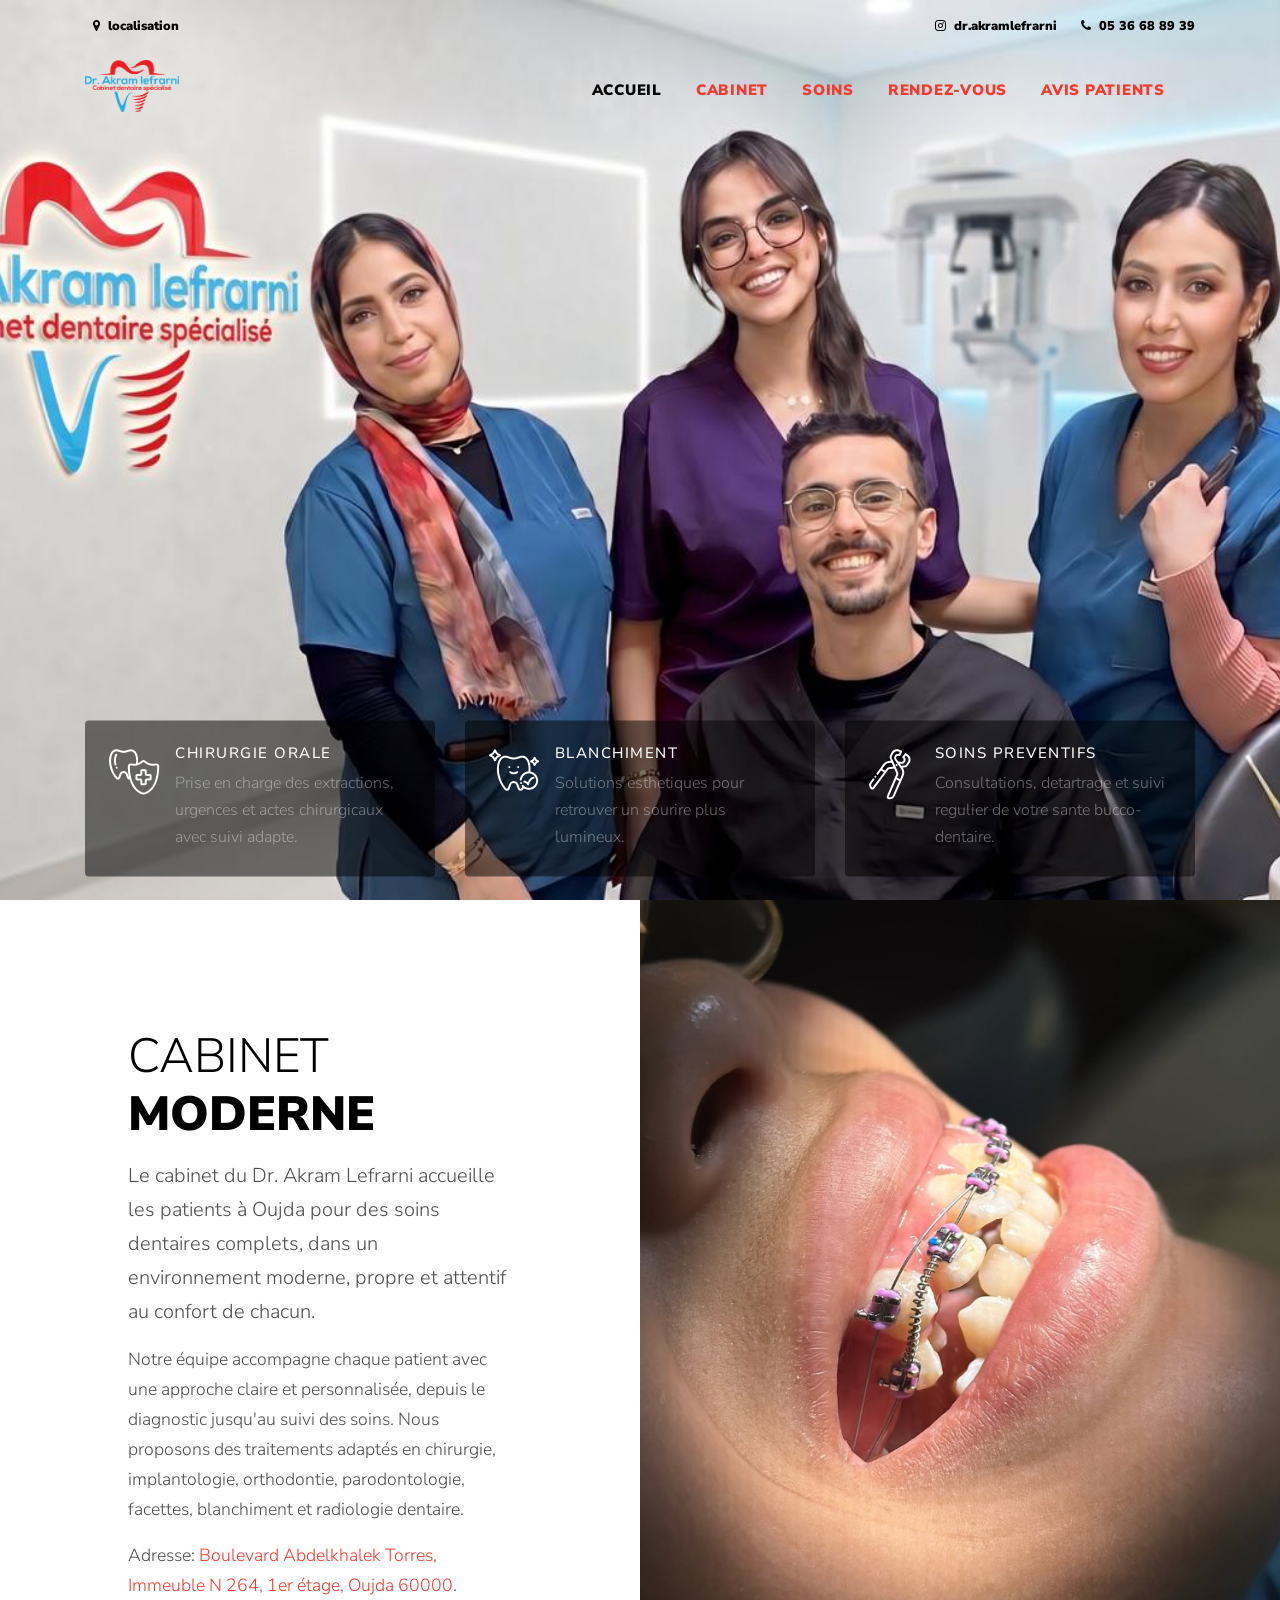
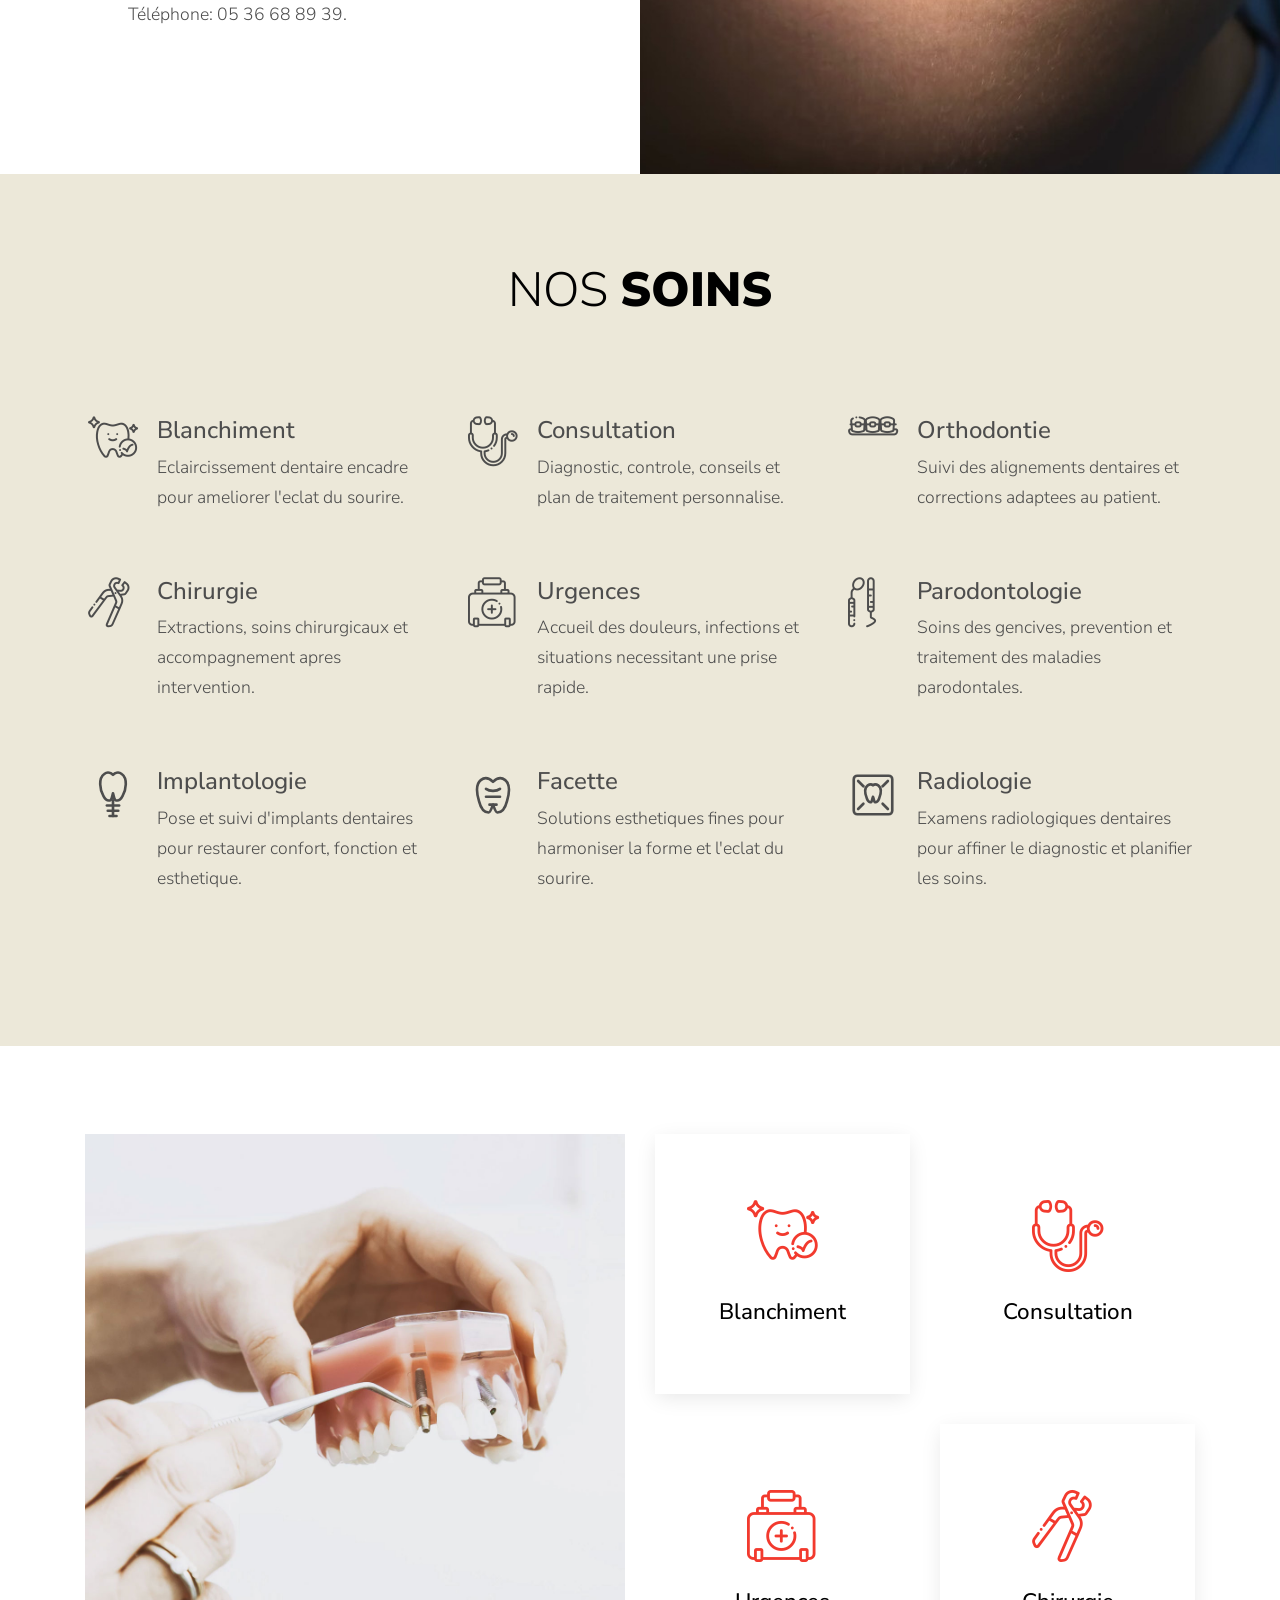
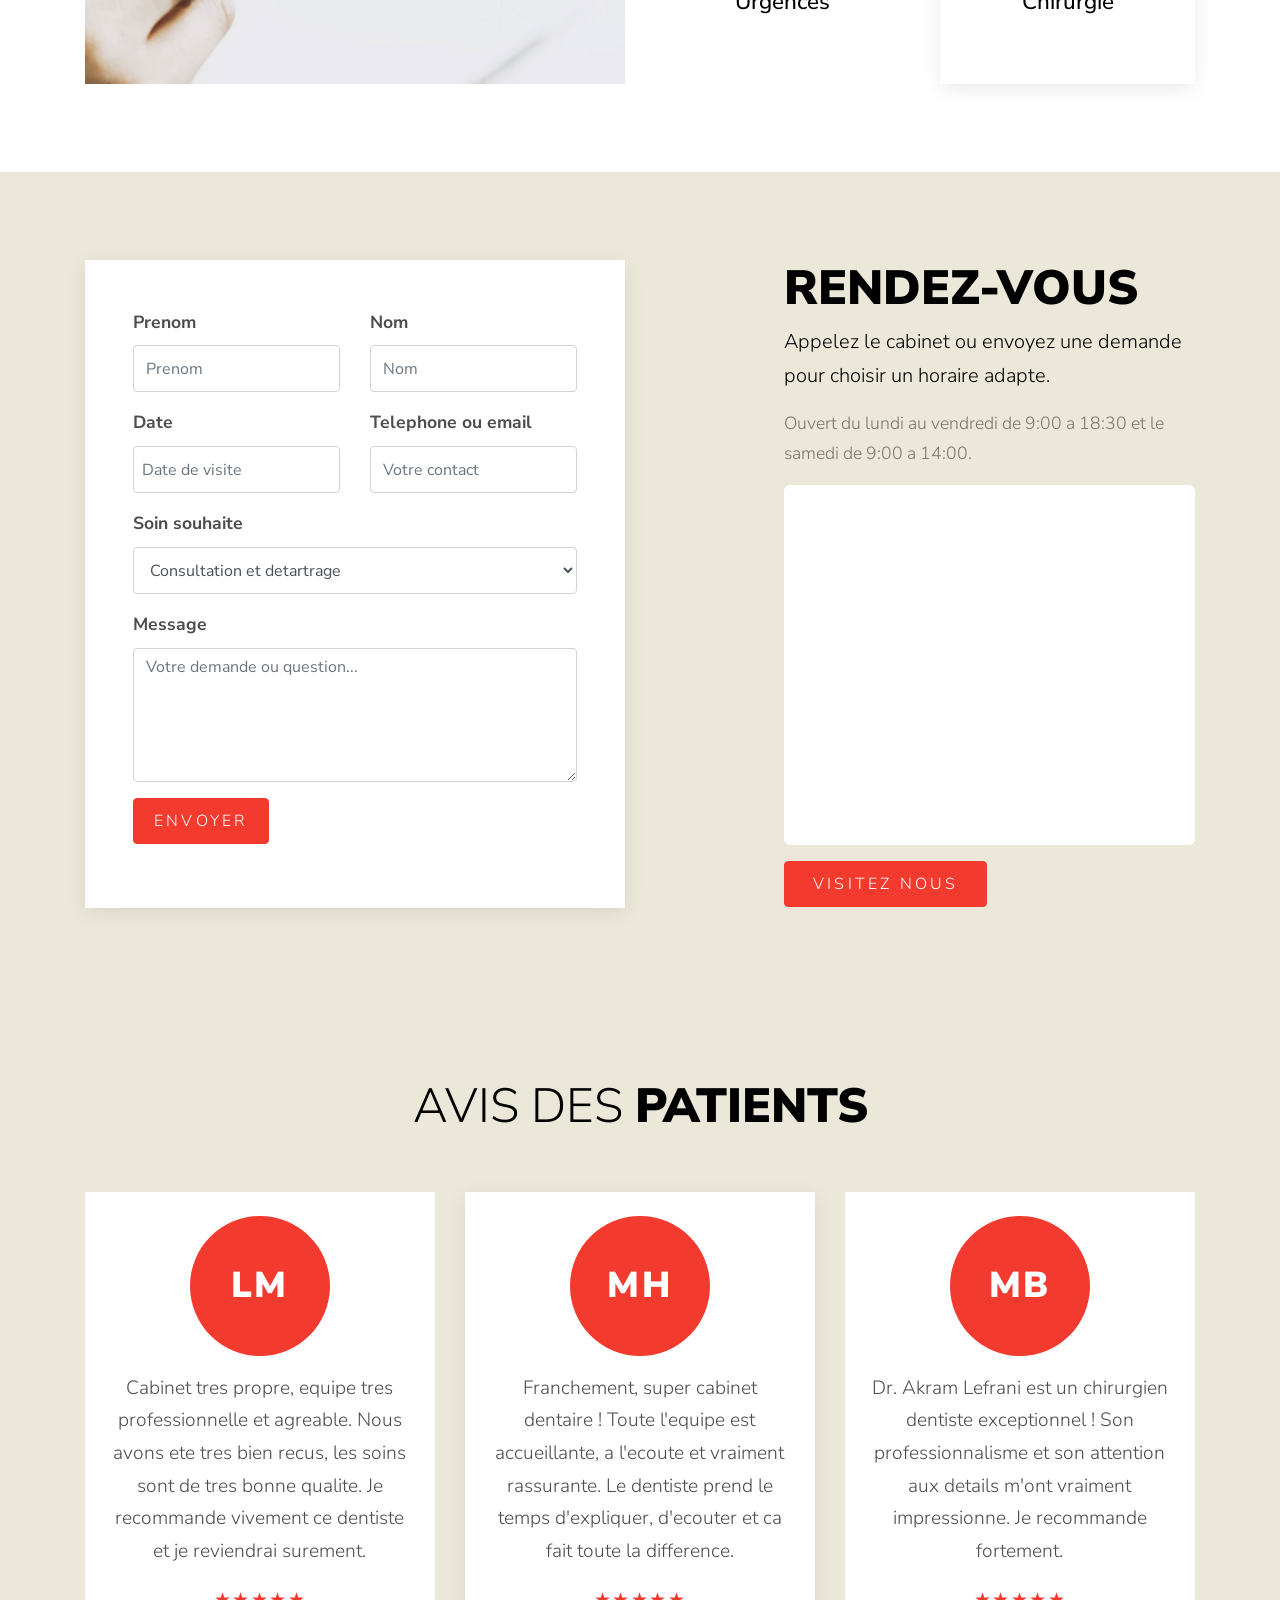
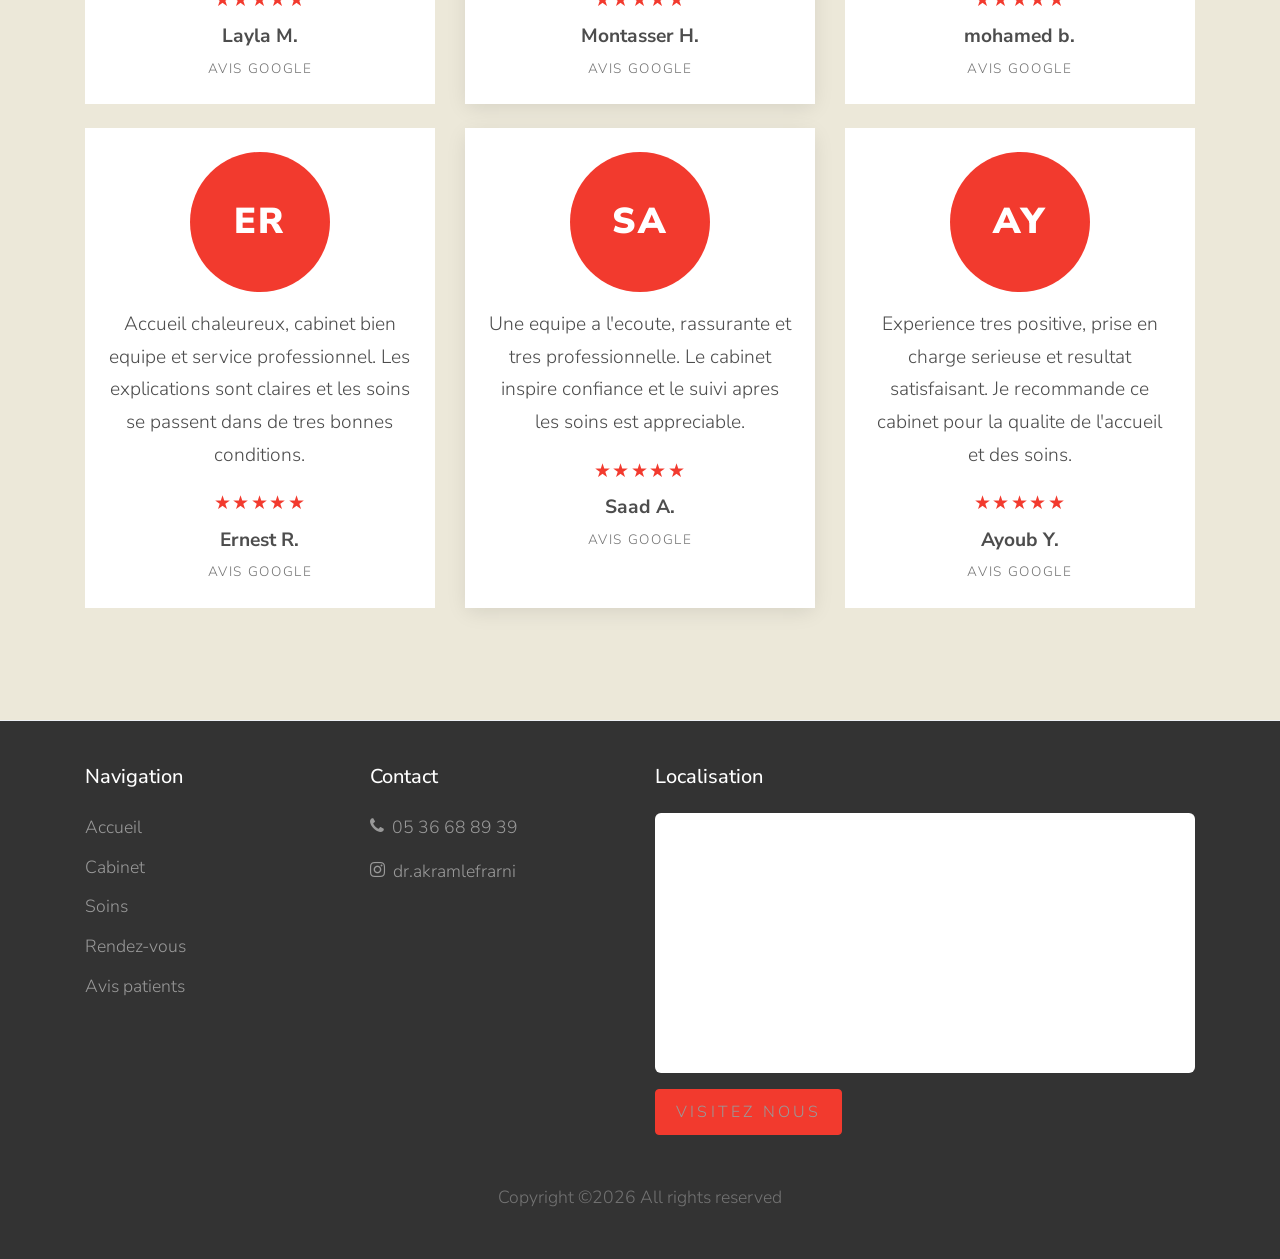
==== commit 849a4c38: "Add appointment modal and refine media sections" ====
--- a/index.html
+++ b/index.html
@@ -105,7 +105,7 @@
       <div class="container">
         <div class="row">
           <div class="col-lg-4">
-            <div class="site-block-feature d-flex p-4 rounded mb-4">
+            <div class="site-block-feature d-flex p-4 rounded mb-4 js-treatment-modal" role="button" tabindex="0" data-treatment="Chirurgie orale">
               <div class="mr-3">
                 <span class="icon flaticon-tooth font-weight-light text-white h2"></span>
               </div>
@@ -116,7 +116,7 @@
             </div>   
           </div>
           <div class="col-lg-4">
-            <div class="site-block-feature d-flex p-4 rounded mb-4">
+            <div class="site-block-feature d-flex p-4 rounded mb-4 js-treatment-modal" role="button" tabindex="0" data-treatment="Blanchiment">
               <div class="mr-3">
                 <span class="icon flaticon-tooth-whitening font-weight-light text-white h2"></span>
               </div>
@@ -127,7 +127,7 @@
             </div>
           </div>
           <div class="col-lg-4">
-            <div class="site-block-feature d-flex p-4 rounded mb-4">
+            <div class="site-block-feature d-flex p-4 rounded mb-4 js-treatment-modal" role="button" tabindex="0" data-treatment="Soins preventifs">
               <div class="mr-3">
                 <span class="icon flaticon-tooth-pliers font-weight-light text-white h2"></span>
               </div>
@@ -154,7 +154,7 @@
         <h2 class="site-heading text-black mb-3">Cabinet <strong>Moderne</strong></h2>
         <p class="lead">Le cabinet du Dr. Akram Lefrarni accueille les patients à Oujda pour des soins dentaires complets, dans un environnement moderne, propre et attentif au confort de chacun.</p>
         <p>Notre équipe accompagne chaque patient avec une approche claire et personnalisée, depuis le diagnostic jusqu'au suivi des soins. Nous proposons des traitements adaptés en chirurgie, implantologie, orthodontie, parodontologie, facettes, blanchiment et radiologie dentaire.</p>
-        <p>Adresse: Boulevard Abdelkhalek Torres, Immeuble N 264, 1er étage, Oujda 60000. Téléphone: 05 36 68 89 39.</p>
+        <p>Adresse: <a href="https://www.google.com/maps/place/Cabinet+Dentaire+Sp%C3%A9cialis%C3%A9+Dr.+Akram+Lefrarni+Chirurgien+Dentiste/@34.6883309,-1.9096537,17z/data=!3m1!4b1!4m6!3m5!1s0xd7863d7cdf0ea69:0x6db29951534c0a6d!8m2!3d34.6883309!4d-1.9070788!16s%2Fg%2F11rzddnyf4?hl=fr-MA&amp;entry=ttu&amp;g_ep=EgoyMDI2MDUwMi4wIKXMDSoASAFQAw%3D%3D" target="_blank" rel="noopener">Boulevard Abdelkhalek Torres, Immeuble N 264, 1er étage, Oujda 60000</a>. Téléphone: 05 36 68 89 39.</p>
       </div>
       
     </div>
@@ -168,7 +168,7 @@
         </div>
         <div class="row">
           <div class="col-md-6 col-lg-4">
-            <div class="site-block-feature-2 d-flex rounded mb-5">
+            <div class="site-block-feature-2 d-flex rounded mb-5 js-treatment-modal" role="button" tabindex="0" data-treatment="Blanchiment">
               <div class="mr-3">
                 <span class="icon flaticon-tooth-whitening font-weight-light "></span>
               </div>
@@ -180,7 +180,7 @@
           </div>
 
           <div class="col-md-6 col-lg-4">
-            <div class="site-block-feature-2 d-flex rounded mb-5">
+            <div class="site-block-feature-2 d-flex rounded mb-5 js-treatment-modal" role="button" tabindex="0" data-treatment="Consultation et detartrage">
               <div class="mr-3">
                 <span class="icon flaticon-stethoscope font-weight-light "></span>
               </div>
@@ -192,7 +192,7 @@
           </div>
 
           <div class="col-md-6 col-lg-4">
-            <div class="site-block-feature-2 d-flex rounded mb-5">
+            <div class="site-block-feature-2 d-flex rounded mb-5 js-treatment-modal" role="button" tabindex="0" data-treatment="Orthodontie">
               <div class="mr-3">
                 <span class="icon flaticon-brackets font-weight-light "></span>
               </div>
@@ -204,7 +204,7 @@
           </div>
 
           <div class="col-md-6 col-lg-4">
-            <div class="site-block-feature-2 d-flex rounded mb-5">
+            <div class="site-block-feature-2 d-flex rounded mb-5 js-treatment-modal" role="button" tabindex="0" data-treatment="Chirurgie orale">
               <div class="mr-3">
                 <span class="icon flaticon-tooth-pliers font-weight-light "></span>
               </div>
@@ -216,7 +216,7 @@
           </div>
 
           <div class="col-md-6 col-lg-4">
-            <div class="site-block-feature-2 d-flex rounded mb-5">
+            <div class="site-block-feature-2 d-flex rounded mb-5 js-treatment-modal" role="button" tabindex="0" data-treatment="Urgence dentaire">
               <div class="mr-3">
                 <span class="icon flaticon-first-aid-kit font-weight-light "></span>
               </div>
@@ -228,7 +228,7 @@
           </div>
 
           <div class="col-md-6 col-lg-4">
-            <div class="site-block-feature-2 d-flex rounded mb-5">
+            <div class="site-block-feature-2 d-flex rounded mb-5 js-treatment-modal" role="button" tabindex="0" data-treatment="Parodontologie">
               <div class="mr-3">
                 <span class="icon flaticon-dentist-tools font-weight-light "></span>
               </div>
@@ -240,7 +240,7 @@
           </div>
 
           <div class="col-md-6 col-lg-4">
-            <div class="site-block-feature-2 d-flex rounded mb-5">
+            <div class="site-block-feature-2 d-flex rounded mb-5 js-treatment-modal" role="button" tabindex="0" data-treatment="Implants dentaires">
               <div class="mr-3">
                 <svg class="service-svg" viewBox="0 0 64 64" aria-hidden="true">
                   <path d="M22 8c4-3 8-1 10 1 2-2 6-4 10-1 7 5 5 18 1 25-2 4-5 6-8 5-2-1-2-5-3-8-1 3-1 7-3 8-3 1-6-1-8-5-4-7-6-20 1-25z"/>
@@ -258,7 +258,7 @@
           </div>
 
           <div class="col-md-6 col-lg-4">
-            <div class="site-block-feature-2 d-flex rounded mb-5">
+            <div class="site-block-feature-2 d-flex rounded mb-5 js-treatment-modal" role="button" tabindex="0" data-treatment="Facette">
               <div class="mr-3">
                 <svg class="service-svg" viewBox="0 0 64 64" aria-hidden="true">
                   <path d="M18 15c5-4 10-2 14 2 4-4 9-6 14-2 5 4 5 14 2 24-2 8-6 13-11 13-2 0-3-4-5-9-2 5-3 9-5 9-5 0-9-5-11-13-3-10-3-20 2-24z"/>
@@ -275,7 +275,7 @@
           </div>
 
           <div class="col-md-6 col-lg-4">
-            <div class="site-block-feature-2 d-flex rounded mb-5">
+            <div class="site-block-feature-2 d-flex rounded mb-5 js-treatment-modal" role="button" tabindex="0" data-treatment="Radiologie">
               <div class="mr-3">
                 <svg class="service-svg" viewBox="0 0 64 64" aria-hidden="true">
                   <rect x="10" y="10" width="44" height="44" rx="4"/>
@@ -308,7 +308,7 @@
           <div class="col-lg-6">
             <div class="row row-items">
               <div class="col-md-6">
-                <a href="#" class="d-flex text-center feature active p-4 mb-4">
+                <a href="#" class="d-flex text-center feature active p-4 mb-4 js-treatment-modal" data-treatment="Blanchiment">
                   <span class="align-self-center w-100">
                     <span class="d-block mb-3">
                       <span class="flaticon-tooth-whitening display-3"></span>
@@ -318,7 +318,7 @@
                 </a>
               </div>
               <div class="col-md-6">
-                <a href="#" class="d-flex text-center feature p-4 mb-4">
+                <a href="#" class="d-flex text-center feature p-4 mb-4 js-treatment-modal" data-treatment="Consultation et detartrage">
                   <span class="align-self-center w-100">
                     <span class="d-block mb-3">
                       <span class="flaticon-stethoscope display-3"></span>
@@ -330,7 +330,7 @@
             </div>
             <div class="row row-items last">
               <div class="col-md-6">
-                <a href="#" class="d-flex text-center feature p-4 mb-4">
+                <a href="#" class="d-flex text-center feature p-4 mb-4 js-treatment-modal" data-treatment="Urgence dentaire">
                   <span class="align-self-center w-100">
                     <span class="d-block mb-3">
                       <span class="flaticon-first-aid-kit display-3"></span>
@@ -340,7 +340,7 @@
                 </a>
               </div>
               <div class="col-md-6">
-                <a href="#" class="d-flex text-center active feature p-4 mb-4">
+                <a href="#" class="d-flex text-center active feature p-4 mb-4 js-treatment-modal" data-treatment="Chirurgie orale">
                   <span class="align-self-center w-100">
                     <span class="d-block mb-3">
                       <span class="flaticon-tooth-pliers display-3"></span>
@@ -411,6 +411,11 @@
                     <option value="Implants dentaires">Implants dentaires</option>
                     <option value="Orthodontie">Orthodontie</option>
                     <option value="Blanchiment">Blanchiment</option>
+                    <option value="Chirurgie orale">Chirurgie orale</option>
+                    <option value="Soins preventifs">Soins preventifs</option>
+                    <option value="Parodontologie">Parodontologie</option>
+                    <option value="Facette">Facette</option>
+                    <option value="Radiologie">Radiologie</option>
                   </select>
                 </div>
               </div>
@@ -566,13 +571,83 @@
         <div class="row pt-4 mt-4 text-center">
           <div class="col-md-12">
             <p>
-            Copyright &copy;<script>document.write(new Date().getFullYear());</script> All rights reserved | Made with <i class="icon-heart-o" aria-hidden="true"></i> by OssDev Team
+            Copyright &copy;<script>document.write(new Date().getFullYear());</script> All rights reserved
             </p>
           </div>
           
         </div>
       </div>
     </footer>
+
+    <div class="modal fade appointment-modal" id="appointmentModal" tabindex="-1" role="dialog" aria-labelledby="appointmentModalTitle" aria-hidden="true">
+      <div class="modal-dialog modal-dialog-centered modal-lg" role="document">
+        <div class="modal-content">
+          <button type="button" class="close appointment-modal-close" data-dismiss="modal" aria-label="Fermer">
+            <span aria-hidden="true">&times;</span>
+          </button>
+          <div class="modal-body p-4 p-md-5">
+            <div class="mb-4">
+              <h2 id="appointmentModalTitle" class="site-heading text-black mb-2"><strong>Rendez-vous</strong></h2>
+              <p class="mb-0 text-black-opacity-5">Remplissez ce formulaire, le soin choisi est deja selectionne.</p>
+            </div>
+            <form action="#" class="js-whatsapp-form" data-whatsapp-type="appointment">
+              <div class="row form-group">
+                <div class="col-md-6 mb-3 mb-md-0">
+                  <label class="font-weight-bold" for="modal-fname">Prenom</label>
+                  <input type="text" id="modal-fname" name="fname" class="form-control" placeholder="Prenom">
+                </div>
+                <div class="col-md-6">
+                  <label class="font-weight-bold" for="modal-lname">Nom</label>
+                  <input type="text" id="modal-lname" name="lname" class="form-control" placeholder="Nom">
+                </div>
+              </div>
+
+              <div class="row form-group">
+                <div class="col-md-6 mb-3 mb-md-0">
+                  <label class="font-weight-bold" for="modal-date">Date</label>
+                  <input type="text" id="modal-date" name="date" class="form-control datepicker px-2" placeholder="Date de visite">
+                </div>
+                <div class="col-md-6">
+                  <label class="font-weight-bold" for="modal-contact-info">Telephone ou email</label>
+                  <input type="text" id="modal-contact-info" name="contact" class="form-control" placeholder="Votre contact">
+                </div>
+              </div>
+
+              <div class="row form-group">
+                <div class="col-md-12">
+                  <label class="font-weight-bold" for="modal-treatment">Soin souhaite</label>
+                  <select name="treatment" id="modal-treatment" class="form-control">
+                    <option value="Consultation et detartrage">Consultation et detartrage</option>
+                    <option value="Urgence dentaire">Urgence dentaire</option>
+                    <option value="Implants dentaires">Implants dentaires</option>
+                    <option value="Orthodontie">Orthodontie</option>
+                    <option value="Blanchiment">Blanchiment</option>
+                    <option value="Chirurgie orale">Chirurgie orale</option>
+                    <option value="Soins preventifs">Soins preventifs</option>
+                    <option value="Parodontologie">Parodontologie</option>
+                    <option value="Facette">Facette</option>
+                    <option value="Radiologie">Radiologie</option>
+                  </select>
+                </div>
+              </div>
+
+              <div class="row form-group">
+                <div class="col-md-12">
+                  <label class="font-weight-bold" for="modal-note">Message</label>
+                  <textarea name="note" id="modal-note" cols="30" rows="4" class="form-control" placeholder="Votre demande ou question..."></textarea>
+                </div>
+              </div>
+
+              <div class="row form-group mb-0">
+                <div class="col-md-12">
+                  <input type="submit" value="Envoyer" class="btn btn-primary">
+                </div>
+              </div>
+            </form>
+          </div>
+        </div>
+      </div>
+    </div>
   </div>
 
   <script src="js/jquery-3.3.1.min.js"></script>
--- a/css/style.css
+++ b/css/style.css
@@ -681,7 +681,14 @@
 
 .site-block-feature {
   background: rgba(0, 0, 0, 0.5);
-  position: relative; }
+  position: relative;
+  cursor: pointer;
+  -webkit-transition: .2s ease;
+  -o-transition: .2s ease;
+  transition: .2s ease; }
+  .site-block-feature:hover, .site-block-feature:focus {
+    background: rgba(0, 0, 0, 0.65);
+    outline: none; }
   @media (max-width: 767.98px) {
     .site-block-feature {
       background: #000;
@@ -723,6 +730,17 @@
 .site-block-feature-2 h3 {
   font-size: 1.5rem; }
 
+.site-block-feature-2 {
+  cursor: pointer;
+  -webkit-transition: .2s ease;
+  -o-transition: .2s ease;
+  transition: .2s ease; }
+  .site-block-feature-2:hover, .site-block-feature-2:focus {
+    -webkit-transform: translateY(-3px);
+    -ms-transform: translateY(-3px);
+    transform: translateY(-3px);
+    outline: none; }
+
 @media (max-width: 991.98px) {
   .site-block-3 .row-items {
     display: none; } }
@@ -750,8 +768,46 @@
     box-shadow: 0 5px 20px -2px rgba(0, 0, 0, 0.1); }
 
 @media (min-width: 992px) {
+  .site-block-3 .row-items {
+    margin-bottom: 30px; }
+  .site-block-3 .feature {
+    height: 260px;
+    margin-bottom: 0 !important; }
+  .site-block-3 .site-block-3-lead-col {
+    display: -webkit-box;
+    display: -ms-flexbox;
+    display: flex; }
+  .site-block-3 .site-block-3-lead-img-wrap {
+    height: 550px;
+    width: 100%;
+    overflow: hidden; }
+  .site-block-3 .site-block-3-lead-img {
+    width: 100%;
+    height: 100%;
+    -o-object-fit: cover;
+    object-fit: cover;
+    object-position: center center; } }
+
+@media (min-width: 992px) {
   .site-patients-section {
     padding-top: 2em; } }
+
+.appointment-modal .modal-content {
+  border: 0;
+  border-radius: 6px;
+  -webkit-box-shadow: 0 20px 60px -20px rgba(0, 0, 0, 0.55);
+  box-shadow: 0 20px 60px -20px rgba(0, 0, 0, 0.55); }
+
+.appointment-modal .appointment-modal-close {
+  position: absolute;
+  top: 1rem;
+  right: 1.25rem;
+  z-index: 2;
+  color: #000;
+  opacity: 1; }
+
+.appointment-modal .site-heading {
+  font-size: 2rem; }
 
 .site-block-half .image, .site-block-half .text {
   width: 100%; }
@@ -813,6 +869,7 @@
     -webkit-box-flex: 1;
     -ms-flex: 1 1 auto;
     flex: 1 1 auto;
+    height: 550px;
     min-height: 0;
     overflow: hidden;
     position: relative; }
@@ -867,7 +924,30 @@
       padding-top: 5em; } }
   @media (min-width: 992px) {
     .site-block-cabinet-media {
-      padding-top: 0; } }
+      padding-top: 0;
+      -webkit-box-align: stretch;
+      -ms-flex-align: stretch;
+      align-items: stretch; }
+      .site-block-cabinet-media .text {
+        display: -webkit-box;
+        display: -ms-flexbox;
+        display: flex;
+        -webkit-box-orient: vertical;
+        -webkit-box-direction: normal;
+        -ms-flex-direction: column;
+        flex-direction: column;
+        -webkit-box-pack: center;
+        -ms-flex-pack: center;
+        justify-content: center; }
+      .site-block-cabinet-media .image.video-panel {
+        aspect-ratio: auto;
+        -ms-flex-item-align: stretch;
+        align-self: stretch;
+        height: auto;
+        max-height: none; }
+      .site-block-cabinet-media .site-inline-video {
+        height: 100%;
+        min-height: 0; } }
 
 .site-block-testimony {
   background: #fff;
